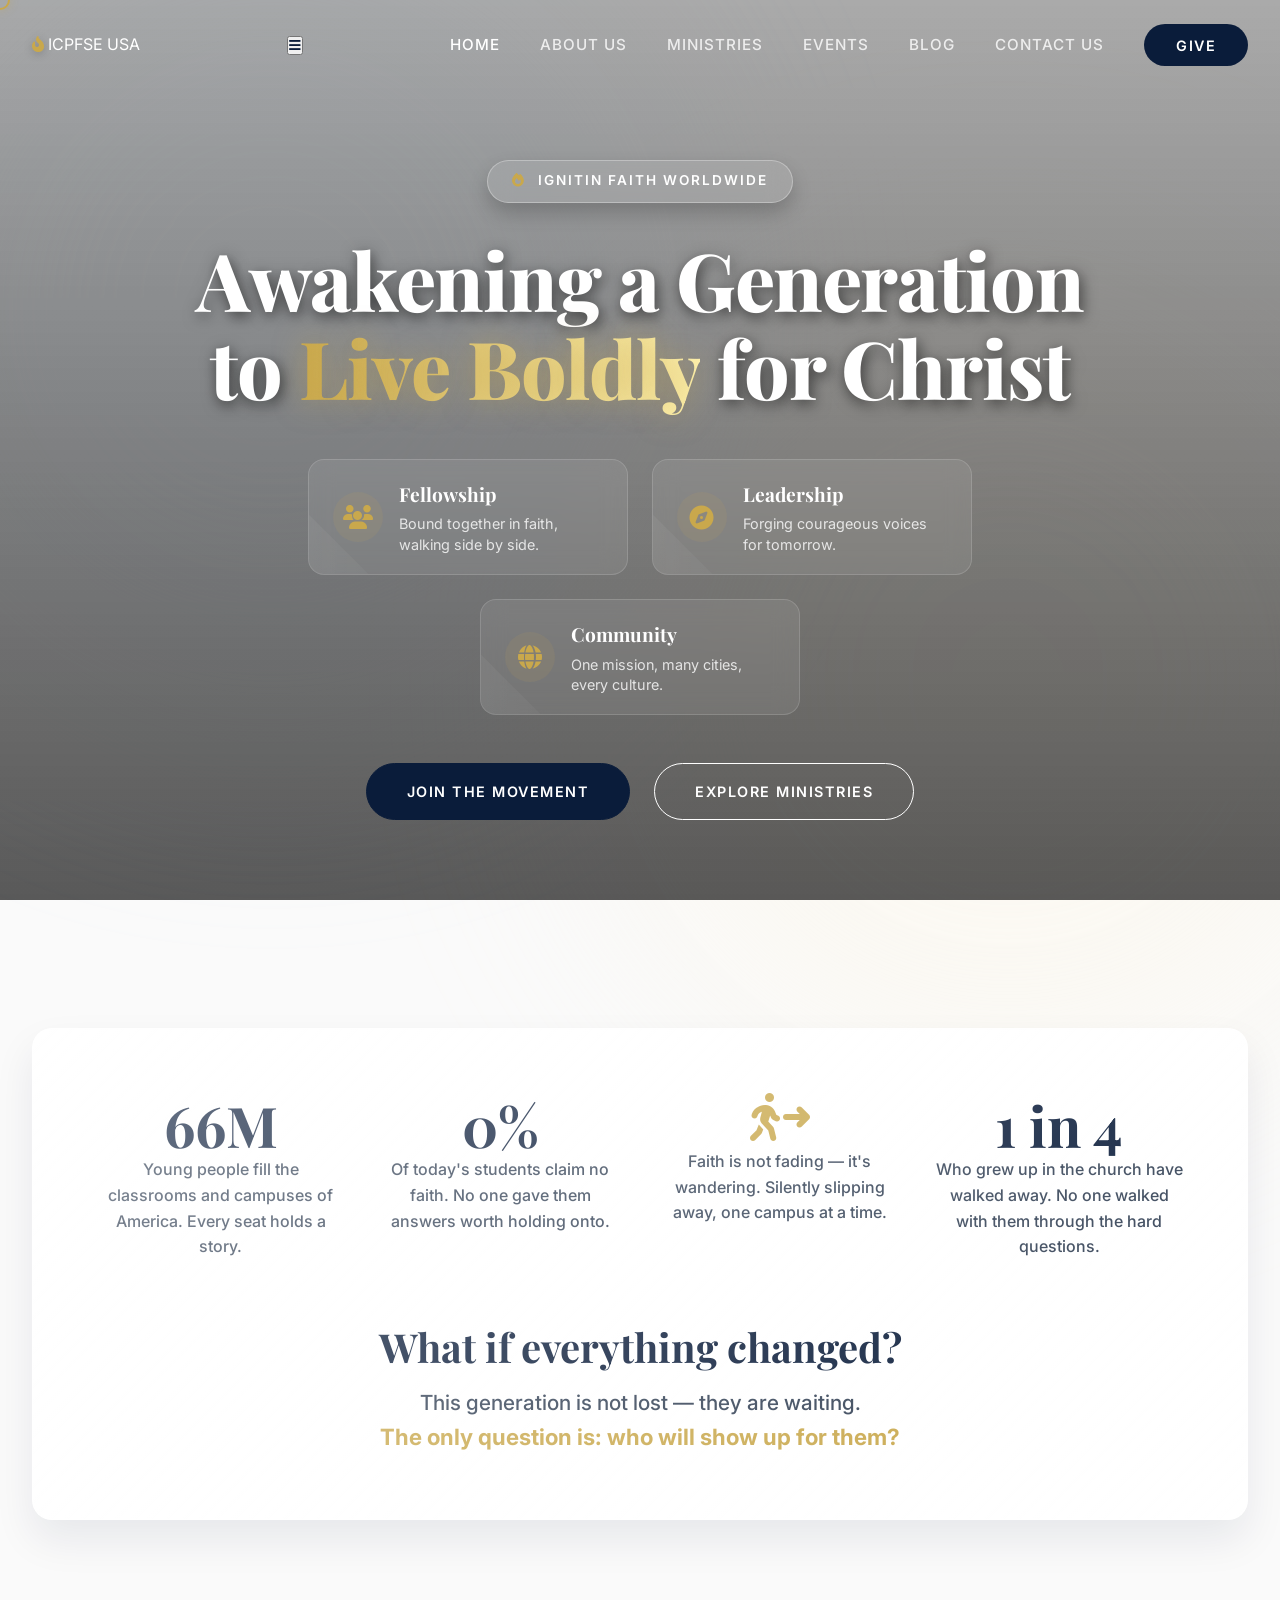
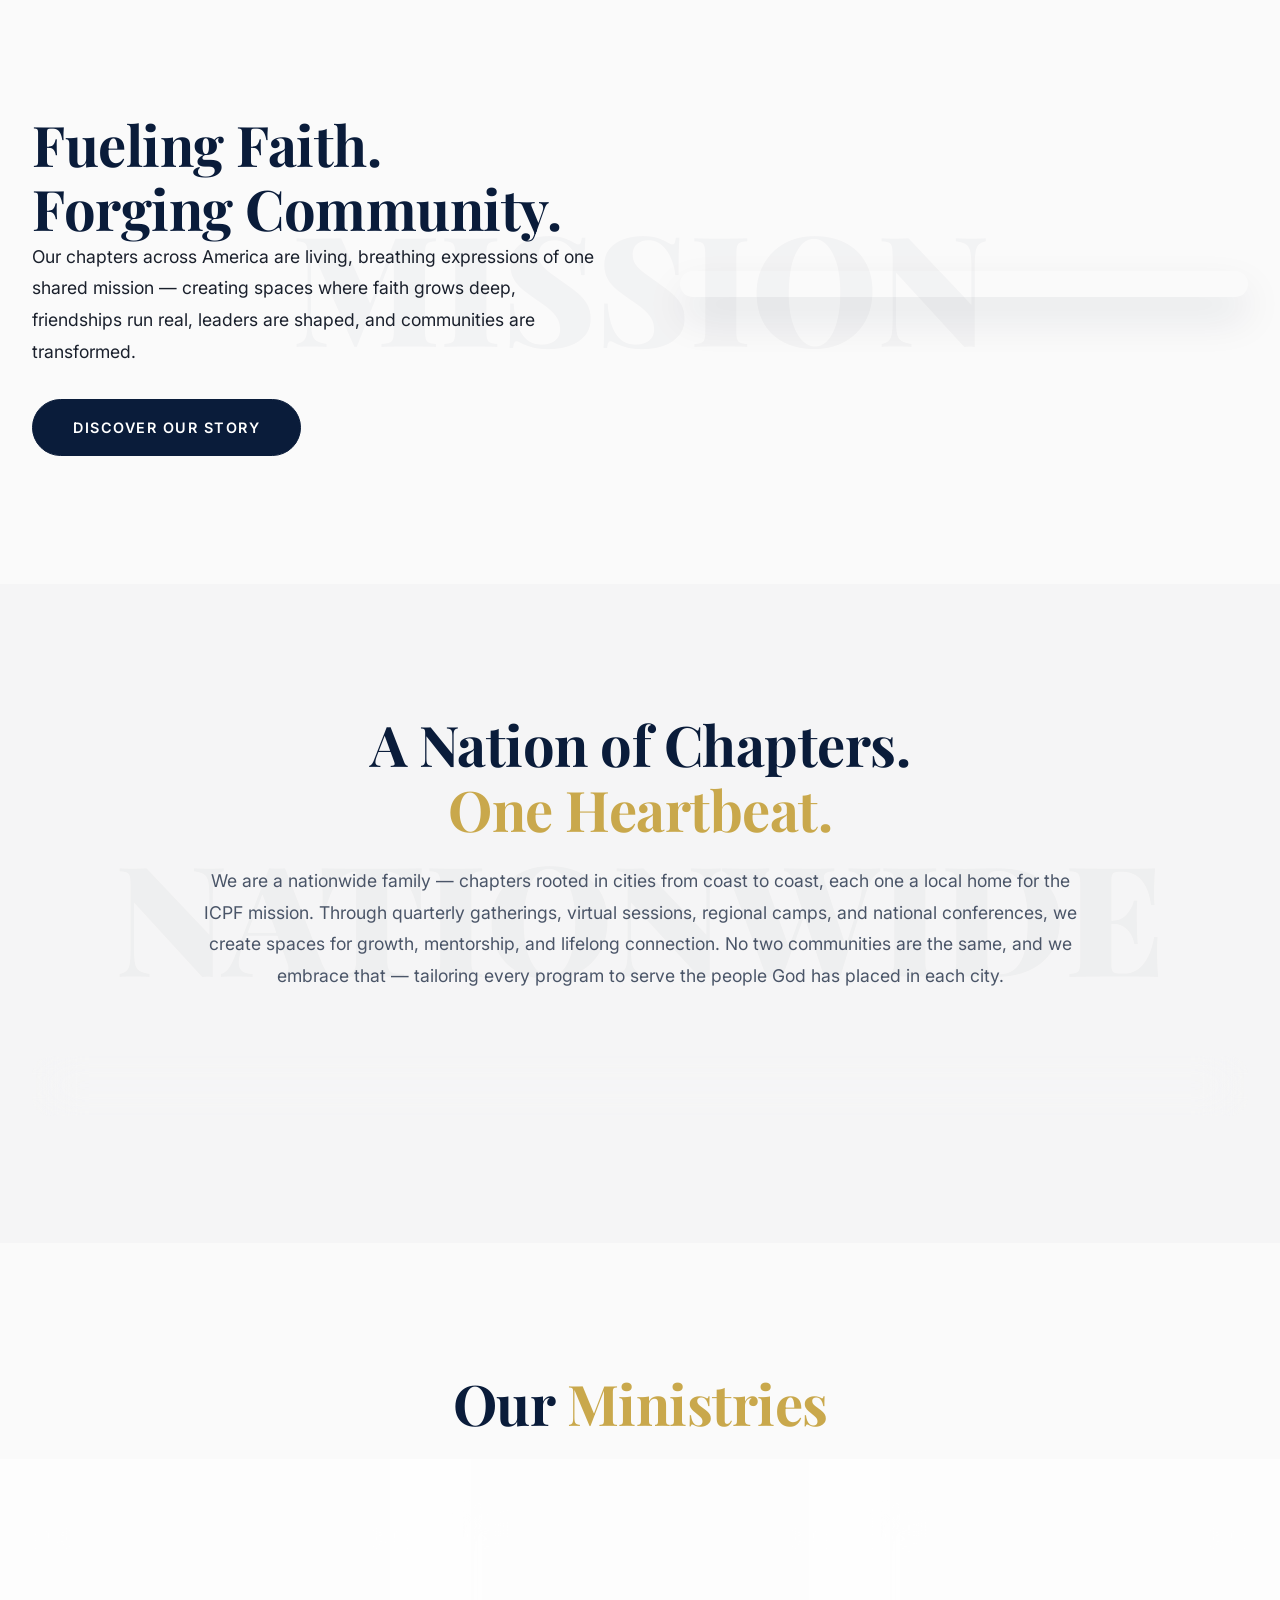
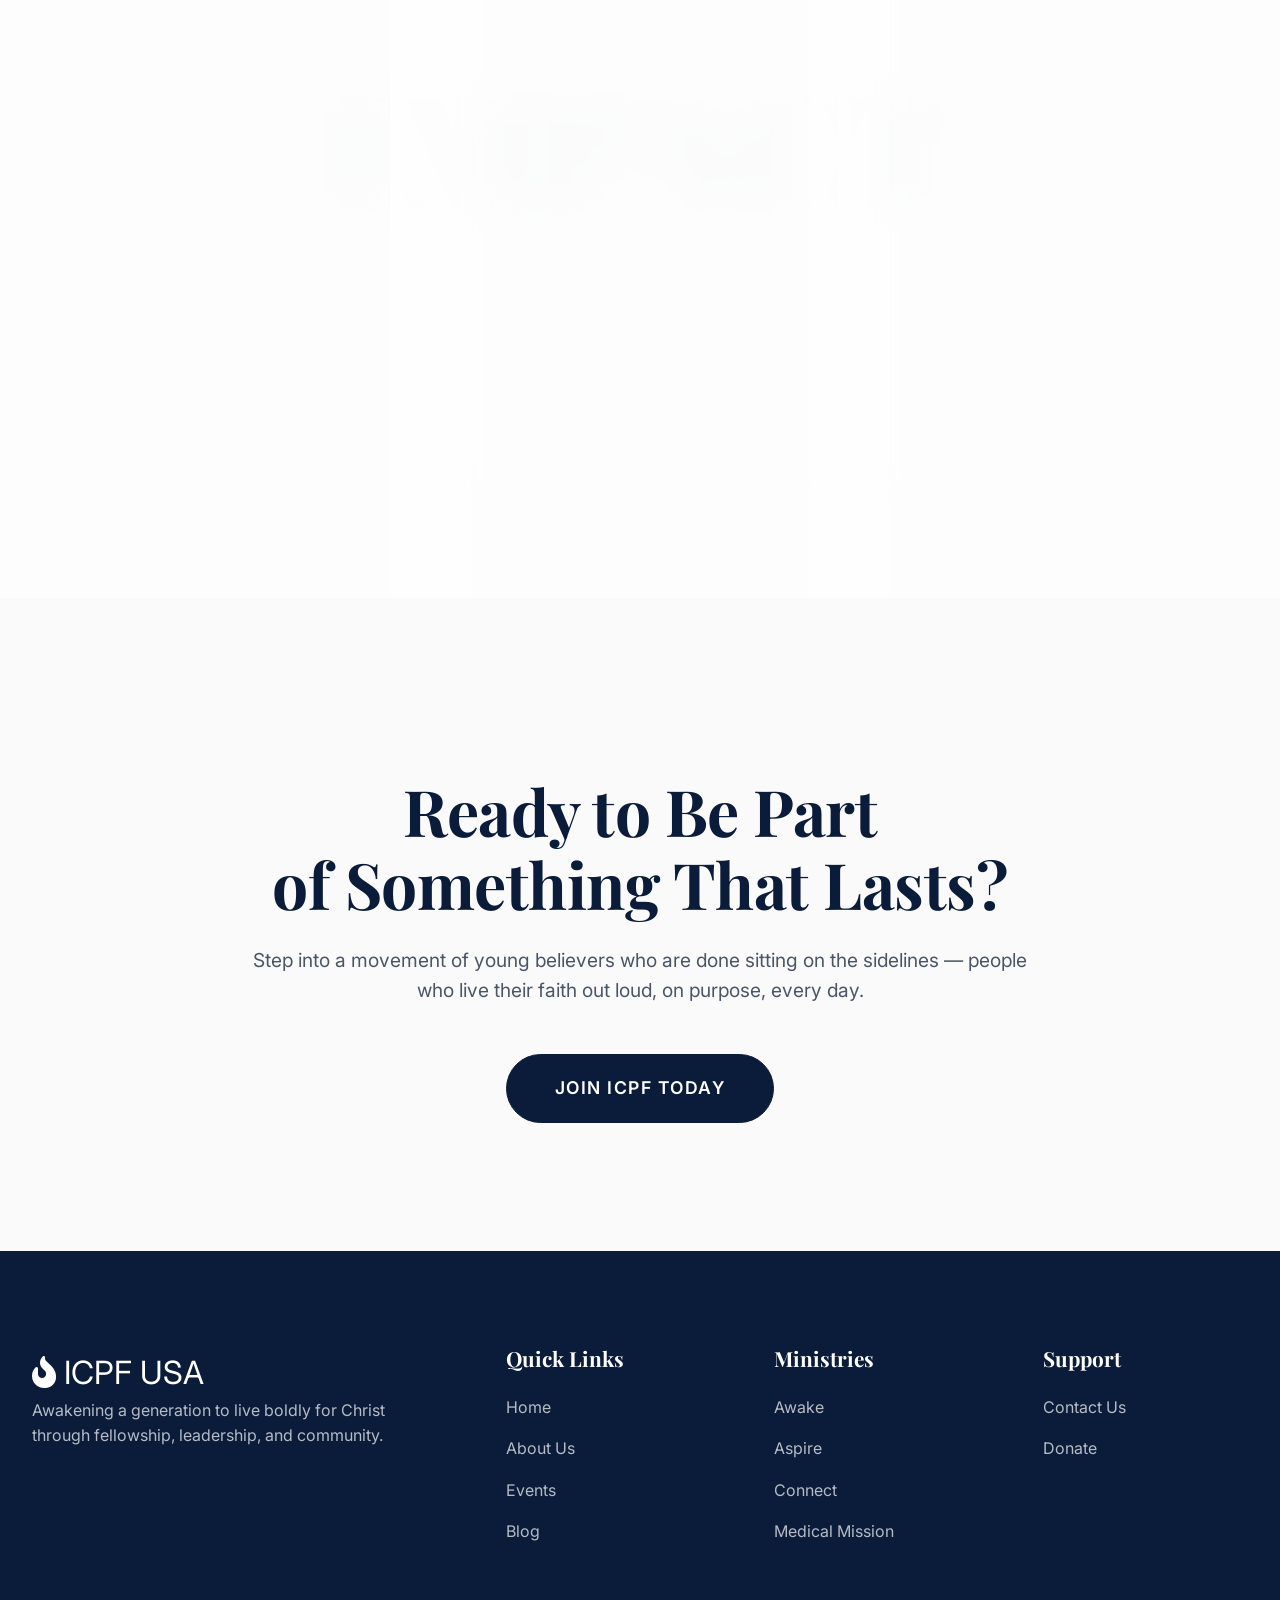
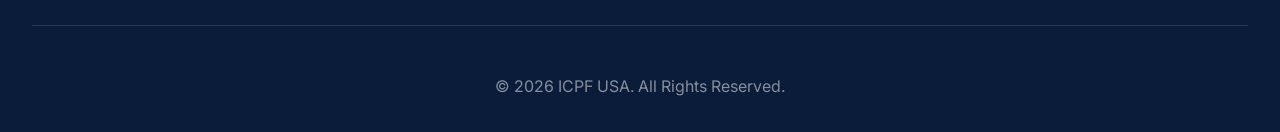
==== index.html @ 9e1feb29 "Add files via upload" ====
<!DOCTYPE html>
<html lang="en">

<head>
    <meta charset="UTF-8">
    <meta name="viewport" content="width=device-width, initial-scale=1.0">
    <title>ICPF USA | Awakening a Generation</title>
    <meta name="description"
        content="ICPF USA: Awakening a generation to live boldly for Christ through fellowship, leadership, and community.">

    <!-- Google Fonts -->
    <link rel="preconnect" href="https://fonts.googleapis.com">
    <link rel="preconnect" href="https://fonts.gstatic.com" crossorigin>
    <link
        href="https://fonts.googleapis.com/css2?family=Inter:wght@300;400;500;600;700&family=Playfair+Display:ital,wght@0,400;0,600;0,700;0,900;1,400&display=swap"
        rel="stylesheet">

    <!-- Font Awesome -->
    <link rel="stylesheet" href="https://cdnjs.cloudflare.com/ajax/libs/font-awesome/6.4.0/css/all.min.css">

    <!-- Custom CSS -->
    <link rel="stylesheet" href="styles.css">
</head>

<body>

    <!-- Navigation -->
    <nav class="navbar">
        <div class="container nav-container">
            <a href="index.html" class="logo">
                <i class="fa-solid fa-fire-flame-curved"></i> ICPFSE USA
            </a>

            <button class="hamburger">
                <i class="fa-solid fa-bars" style="color: var(--color-navy);"></i>
            </button>

            <div class="nav-links">
                <a href="index.html" class="nav-link active">Home</a>
                <a href="about.html" class="nav-link">About Us</a>
                <a href="ministries.html" class="nav-link">Ministries</a>
                <a href="events.html" class="nav-link">Events</a>
                <a href="blog.html" class="nav-link">Blog</a>
                <a href="contact.html" class="nav-link">Contact Us</a>
                <a href="give.html" class="btn nav-give-btn">Give</a>
            </div>
        </div>
    </nav>

    <!-- Hero Section -->
    <header class="hero">
        <div class="hero-img-wrapper">
            <div class="hero-bg"></div>
        </div>
        <div class="hero-overlay"></div>

        <!-- FX Particles -->
        <div class="fx-particles">
            <div class="particle"></div>
            <div class="particle"></div>
            <div class="particle"></div>
            <div class="particle"></div>
            <div class="particle"></div>
            <div class="particle"></div>
        </div>

        <div class="hero-content animate-slide-up">
            <div class="hero-badge-creative">
                <i class="fa-solid fa-fire" style="color: var(--color-gold);"></i> <span>Ignitin Faith Worldwide</span>
            </div>
            <h1 class="hero-title">
                <span>Awakening a Generation</span><br>
                to <span class="text-gold-glow">Live Boldly</span> for Christ
            </h1>
            <div class="hero-features">
                <div class="feature-item">
                    <span class="feature-icon"><i class="fa-solid fa-users"></i></span>
                    <div class="feature-text">
                        <strong>Fellowship</strong>
                        <p>Bound together in faith, walking side by side.</p>
                    </div>
                </div>
                <div class="feature-item">
                    <span class="feature-icon"><i class="fa-solid fa-compass"></i></span>
                    <div class="feature-text">
                        <strong>Leadership</strong>
                        <p>Forging courageous voices for tomorrow.</p>
                    </div>
                </div>
                <div class="feature-item">
                    <span class="feature-icon"><i class="fa-solid fa-globe"></i></span>
                    <div class="feature-text">
                        <strong>Community</strong>
                        <p>One mission, many cities, every culture.</p>
                    </div>
                </div>
            </div>
            <div class="hero-buttons">
                <a href="about.html" class="btn">Join the Movement</a>
                <a href="ministries.html" class="btn btn-outline" style="color: white; border-color: white;">Explore
                    Ministries</a>
            </div>
        </div>
    </header>

    <!-- Stats Section -->
    <section class="section-padding stats-section" style="padding-bottom: 4rem;">
        <div class="container">
            <div class="tilt-card"
                style="padding: 4rem; background: #ffffff; backdrop-filter: none; -webkit-backdrop-filter: none; box-shadow: 0 20px 40px rgba(10, 28, 58, 0.08);">
                <div class="stats-container tilt-content">
                    <div class="stats-grid"
                        style="display: grid; grid-template-columns: repeat(4, 1fr); gap: 2rem; text-align: center;">
                        <div class="stat-item animate-slide-up delay-100">
                            <h3 style="font-size: 3.5rem; color: var(--color-navy);"><span class="counter"
                                    data-target="73">0</span>M</h3>
                            <p style="color: #334155; font-weight: 500; line-height: 1.6;">Young people fill the
                                classrooms and campuses of
                                America. Every seat holds a story.</p>
                        </div>
                        <div class="stat-item animate-slide-up delay-200">
                            <h3 style="font-size: 3.5rem; color: var(--color-navy);"><span class="counter"
                                    data-target="44">0</span>%</h3>
                            <p style="color: #334155; font-weight: 500; line-height: 1.6;">Of today's students claim no
                                faith. No one gave
                                them answers worth holding onto.</p>
                        </div>
                        <div class="stat-item animate-slide-up delay-300">
                            <h3><i class="fa-solid fa-person-walking-arrow-right"
                                    style="font-size: 3rem; color: var(--color-gold); margin-bottom: 0.5rem; display: block;"></i>
                            </h3>
                            <p style="color: #334155; font-weight: 500; line-height: 1.6;">Faith is not fading — it's
                                wandering. Silently
                                slipping away, one campus at a time.</p>
                        </div>
                        <div class="stat-item animate-slide-up delay-400">
                            <h3 style="font-size: 3.5rem; color: var(--color-navy);">1 in 4</h3>
                            <p style="color: #334155; font-weight: 500; line-height: 1.6;">Who grew up in the church
                                have walked away. No
                                one walked with them through the hard questions.</p>
                        </div>
                    </div>
                    <div class="text-center animate-slide-up delay-400" style="margin-top: 4rem;">
                        <h2 style="font-size: 2.5rem; color: var(--color-navy); letter-spacing: 0;">What if everything
                            changed?</h2>
                        <p style="font-size: 1.3rem; color: #334155; margin-top: 1rem; font-weight: 500;">This
                            generation
                            is not lost — they are waiting.<br><span class="text-gold"
                                style="font-weight: 700; font-size: 1.4rem;">The
                                only question is: who will show up for them?</span></p>
                    </div>
                </div>
            </div>
        </div>
    </section>

    <!-- About Preview -->
    <section class="section-padding" style="position: relative; overflow: hidden;">
        <div class="bg-text">MISSION</div>
        <div class="container split-section">
            <div class="split-content animate-slide-up delay-100">
                <h2><span class="text-navy">Fueling Faith.</span><br>Forging Community.</h2>
                <p style="font-size: 1.1rem; line-height: 1.8;">Our chapters across America are living, breathing
                    expressions of one shared mission — creating spaces where faith grows deep, friendships run real,
                    leaders are shaped, and communities are transformed.</p>
                <a href="about.html" class="btn" style="margin-top: 2rem;">Discover Our Story</a>
            </div>
            <div class="reveal-img-container">
                <img src="https://picsum.photos/id/1011/800/600" class="reveal-img" alt="Youth Fellowship">
            </div>
        </div>
    </section>

    <!-- Chapters Map -->
    <section class="section-padding text-center" style="background: rgba(10, 28, 58, 0.02);">
        <div class="bg-text">NATIONWIDE</div>
        <div class="container animate-slide-up">
            <h2 style="margin-bottom: 1.5rem;">A Nation of Chapters. <br><span class="text-gold">One Heartbeat.</span>
            </h2>
            <p
                style="max-width: 900px; margin: 0 auto 4rem; font-size: 1.1rem; line-height: 1.8; color: var(--color-text-light);">
                We are a nationwide family — chapters rooted in cities from coast to coast, each one a local home for
                the ICPF mission. Through quarterly gatherings, virtual sessions, regional camps, and national
                conferences, we create spaces for growth, mentorship, and lifelong connection. No two communities are
                the same, and we embrace that — tailoring every program to serve the people God has placed in each city.
            </p>

            <div class="tilt-card" style="padding: 1rem; background: var(--color-white);">
                <div class="reveal-img-container tilt-content">
                    <img src="https://picsum.photos/id/1043/1200/500" class="reveal-img" alt="Map Visualization"
                        style="width: 100%; opacity: 0.9;">
                </div>
            </div>
        </div>
    </section>

    <!-- Ministries -->
    <section class="section-padding" style="position: relative; overflow: hidden;">
        <div class="bg-text">IMPACT</div>
        <div class="container">
            <div class="text-center animate-slide-up" style="margin-bottom: 4rem;">
                <h2>Our <span class="text-gold">Ministries</span></h2>
            </div>

            <div class="creative-cards-grid">
                <!-- Awake -->
                <div class="tilt-card animate-slide-up delay-100" style="padding: 2rem;">
                    <div class="reveal-img-container tilt-content" style="height: 250px; margin-bottom: 2rem;">
                        <img src="https://picsum.photos/id/1018/600/400" class="reveal-img" alt="Awake Camp"
                            style="width: 100%; height: 100%; object-fit: cover;">
                    </div>
                    <div class="tilt-content">
                        <h3 style="font-size: 2rem; color: var(--color-navy); margin-bottom: 1rem;">Awake</h3>
                        <p style="color: var(--color-text-light); margin-bottom: 2rem;">Since 2001, Awake Camps have
                            been setting hearts on fire — immersive retreat experiences that strip away the noise and
                            draw young people into a deeper encounter with Christ.</p>
                        <a href="ministries.html#awake" class="btn-outline btn" style="width: 100%;">Explore Awake</a>
                    </div>
                </div>

                <!-- Connect -->
                <div class="tilt-card animate-slide-up delay-200" style="padding: 2rem;">
                    <div class="reveal-img-container tilt-content" style="height: 250px; margin-bottom: 2rem;">
                        <img src="https://picsum.photos/id/1019/600/400" class="reveal-img" alt="Connect Conference"
                            style="width: 100%; height: 100%; object-fit: cover;">
                    </div>
                    <div class="tilt-content">
                        <h3 style="font-size: 2rem; color: var(--color-navy); margin-bottom: 1rem;">Connect</h3>
                        <p style="color: var(--color-text-light); margin-bottom: 2rem;">Every movement starts with a
                            gathering. Connect conferences are how we plant the flag in new cities — one powerful day
                            that sparks lasting community.</p>
                        <a href="ministries.html#connect" class="btn-outline btn" style="width: 100%;">Explore
                            Connect</a>
                    </div>
                </div>

                <!-- Aspire -->
                <div class="tilt-card animate-slide-up delay-300" style="padding: 2rem;">
                    <div class="reveal-img-container tilt-content" style="height: 250px; margin-bottom: 2rem;">
                        <img src="https://picsum.photos/id/1003/600/400" class="reveal-img" alt="Aspire Schools"
                            style="width: 100%; height: 100%; object-fit: cover;">
                    </div>
                    <div class="tilt-content">
                        <h3 style="font-size: 2rem; color: var(--color-navy); margin-bottom: 1rem;">Aspire</h3>
                        <p style="color: var(--color-text-light); margin-bottom: 2rem;">We go where the students are.
                            Aspire reaches young people inside their schools, meeting them at their stage of life with
                            the hope of the gospel.</p>
                        <a href="ministries.html#aspire" class="btn-outline btn" style="width: 100%;">Explore Aspire</a>
                    </div>
                </div>
            </div>
        </div>
    </section>

    <!-- CTA Banner -->
    <section class="section-padding text-center">
        <div class="container animate-slide-up">
            <h2 style="font-size: 4rem; margin-bottom: 1.5rem;"><span class="text-navy">Ready to Be Part</span><br>of
                Something That Lasts?</h2>
            <p
                style="font-size: 1.2rem; color: var(--color-text-light); margin-bottom: 3rem; max-width: 800px; margin-left: auto; margin-right: auto;">
                Step into a movement of young believers who are done sitting on the sidelines — people who live their
                faith out loud, on purpose, every day.
            </p>
            <a href="contact.html" class="btn" style="font-size: 1.1rem; padding: 1.2rem 3rem;">Join ICPF Today</a>
        </div>
    </section>

    <!-- Footer -->
    <footer class="footer">
        <div class="container">
            <div class="footer-grid">
                <div class="footer-brand">
                    <a href="index.html" class="logo"
                        style="font-size: 2rem; margin-bottom: 1.5rem; color: var(--color-white);">
                        <i class="fa-solid fa-fire-flame-curved"></i> ICPF USA
                    </a>
                    <p style="color: rgba(255,255,255,0.7); font-size: 1rem;">Awakening a generation to live boldly for
                        Christ through fellowship, leadership, and community.</p>
                </div>

                <div>
                    <h4 class="footer-title">Quick Links</h4>
                    <ul class="footer-links">
                        <li><a href="index.html">Home</a></li>
                        <li><a href="about.html">About Us</a></li>
                        <li><a href="events.html">Events</a></li>
                        <li><a href="blog.html">Blog</a></li>
                    </ul>
                </div>

                <div>
                    <h4 class="footer-title">Ministries</h4>
                    <ul class="footer-links">
                        <li><a href="ministries.html#awake">Awake</a></li>
                        <li><a href="ministries.html#aspire">Aspire</a></li>
                        <li><a href="ministries.html#connect">Connect</a></li>
                        <li><a href="ministries.html#medical">Medical Mission</a></li>
                    </ul>
                </div>

                <div>
                    <h4 class="footer-title">Support</h4>
                    <ul class="footer-links">
                        <li><a href="contact.html">Contact Us</a></li>
                        <li><a href="give.html">Donate</a></li>
                    </ul>
                </div>
            </div>

            <div
                style="text-align: center; padding-top: 3rem; border-top: 1px solid rgba(255,255,255,0.1); color: rgba(255,255,255,0.5);">
                <p>&copy; 2026 ICPF USA. All Rights Reserved.</p>
            </div>
        </div>
    </footer>

    <!-- Custom JS -->
    <script src="script.js"></script>
</body>

</html>
---- styles.css ----
:root {
  /* Premium Light "White Mixed" Colors for Christian Aesthetic */
  --color-bg-light: #FAFAFA;
  --color-white: #FFFFFF;
  --color-navy: #0A1C3A; /* Deep blue for high contrast text/accents */
  --color-gold: #C9A84C; /* Soft premium gold */
  --color-gold-hover: #D4B662;
  --color-blue-light: #E6F0FA;
  
  --color-text-dark: #1A202C; /* Main text */
  --color-text-light: #4A5568; /* Subtext */
  
  /* Light Glassmorphism */
  --glass-bg: rgba(255, 255, 255, 0.6);
  --glass-border: rgba(255, 255, 255, 0.8);
  --glass-blur: blur(24px);
  --glass-shadow: 0 20px 40px rgba(10, 28, 58, 0.08);
  
  /* Fonts */
  --font-heading: 'Playfair Display', serif;
  --font-body: 'Inter', sans-serif;
  
  /* Transitions */
  --transition-fast: 0.2s cubic-bezier(0.25, 1, 0.5, 1);
  --transition-normal: 0.5s cubic-bezier(0.25, 1, 0.5, 1);
  --transition-slow: 1s cubic-bezier(0.25, 1, 0.5, 1);
}

/* Custom Cursor */
body {
  cursor: none;
}

.custom-cursor {
  position: fixed;
  top: 0; left: 0;
  width: 20px; height: 20px;
  background: transparent;
  border: 2px solid var(--color-gold);
  border-radius: 50%;
  pointer-events: none;
  z-index: 9999;
  transition: transform 0.1s ease, background 0.3s ease, border-color 0.3s ease;
  transform: translate(-50%, -50%);
  box-shadow: 0 0 10px rgba(201, 168, 76, 0.3);
}

.custom-cursor.hover {
  transform: translate(-50%, -50%) scale(2);
  background: rgba(201, 168, 76, 0.1);
  border-color: var(--color-navy);
}

/* Base Reset */
* {
  margin: 0; padding: 0; box-sizing: border-box;
}

html {
  scroll-behavior: smooth;
  font-size: 16px;
}

body {
  font-family: var(--font-body);
  color: var(--color-text-dark);
  background-color: var(--color-bg-light);
  line-height: 1.6;
  overflow-x: hidden;
  position: relative;
}

/* Soft Ethereal Animated Background */
body::before, body::after {
  content: '';
  position: fixed;
  width: 800px; height: 800px;
  border-radius: 50%;
  filter: blur(120px);
  z-index: -1;
  opacity: 0.4;
  pointer-events: none;
}

body::before {
  background: #E6F0FA; /* Soft Light Blue */
  top: -10%; left: -10%;
  animation: floatOrb 20s ease-in-out infinite alternate;
}

body::after {
  background: #FEF7E6; /* Soft Warm Gold/White */
  bottom: -20%; right: -10%;
  animation: floatOrb 25s ease-in-out infinite alternate-reverse;
}

@keyframes floatOrb {
  0% { transform: translate(0, 0) scale(1); }
  100% { transform: translate(100px, 100px) scale(1.2); }
}

/* Typography */
h1, h2, h3, h4, h5, h6 {
  font-family: var(--font-heading);
  font-weight: 700;
  line-height: 1.15;
  color: var(--color-navy);
}

h1 { font-size: 4.5rem; letter-spacing: -1px; }
h2 { font-size: 3.5rem; letter-spacing: -0.5px; }

a {
  text-decoration: none; color: inherit; cursor: none;
}
ul { list-style: none; }

/* Utility Classes */
.container {
  max-width: 1300px;
  margin: 0 auto;
  padding: 0 2rem;
  position: relative;
  z-index: 2;
}

.text-center { text-align: center; }
.text-gold { color: var(--color-gold) !important; }
.text-white { color: var(--color-white) !important; }
.text-navy { color: var(--color-navy) !important; }

.section-padding { padding: 8rem 0; position: relative; }

/* Subdued Background Text Watermark (Fixed alignment) */
.bg-text {
  position: absolute;
  top: 50%;
  left: 50%;
  transform: translate(-50%, -50%);
  font-size: 12vw;
  font-weight: 900;
  color: rgba(10, 28, 58, 0.03); /* Very faint navy */
  white-space: nowrap;
  z-index: 0;
  pointer-events: none;
  text-transform: uppercase;
  font-family: var(--font-heading);
  width: 100%;
  text-align: center;
}

/* Buttons */
.btn {
  display: inline-flex;
  align-items: center; justify-content: center;
  padding: 1rem 2.5rem;
  border-radius: 50px;
  font-weight: 600;
  font-family: var(--font-body);
  transition: all var(--transition-normal);
  border: 1px solid var(--color-navy);
  text-transform: uppercase;
  letter-spacing: 1.5px;
  font-size: 0.9rem;
  position: relative;
  overflow: hidden;
  z-index: 1;
  background: var(--color-navy);
  color: var(--color-white);
  cursor: none;
}

.btn::before {
  content: '';
  position: absolute;
  top: 0; left: 0; width: 0%; height: 100%;
  background: var(--color-gold);
  transition: width 0.4s ease;
  z-index: -1;
}

.btn:hover {
  box-shadow: 0 10px 25px rgba(201, 168, 76, 0.4);
  color: var(--color-navy);
  transform: translateY(-3px);
  border-color: var(--color-gold);
}
.btn:hover::before { width: 100%; }

.btn-outline {
  background: transparent;
  color: var(--color-navy);
  border: 1px solid var(--color-navy);
}
.btn-outline:hover {
  color: var(--color-white);
  border-color: var(--color-navy);
}
.btn-outline::before { background: var(--color-navy); }

/* Navigation */
.navbar {
  position: fixed;
  top: 0; left: 0; width: 100%;
  padding: 1.5rem 0;
  z-index: 1000;
  transition: all var(--transition-normal);
  background: transparent;
}

.navbar.scrolled {
  background: rgba(255, 255, 255, 0.9);
  backdrop-filter: blur(20px);
  -webkit-backdrop-filter: blur(20px);
  padding: 1rem 0;
  box-shadow: 0 4px 20px rgba(0,0,0,0.05);
}

.nav-container { display: flex; justify-content: space-between; align-items: center; }

/* In a light theme, we need the nav links to be dark when scrolled, or dark on light pages */
.navbar .logo { color: var(--color-white); transition: color 0.3s; }
.navbar.scrolled .logo { color: var(--color-navy); }
.navbar .logo i { color: var(--color-gold); filter: drop-shadow(0 2px 4px rgba(0,0,0,0.2)); }

.nav-links { display: flex; gap: 2.5rem; align-items: center; }

.navbar .nav-link {
  color: rgba(255,255,255,0.8);
  font-weight: 500; font-size: 0.95rem;
  transition: all var(--transition-fast);
  text-transform: uppercase;
  letter-spacing: 1px;
}

.navbar.scrolled .nav-link { color: var(--color-text-dark); }
.navbar .nav-link:hover, .navbar .nav-link.active { color: var(--color-white); }
.navbar.scrolled .nav-link:hover, .navbar.scrolled .nav-link.active { color: var(--color-gold); }

.nav-give-btn { padding: 0.6rem 2rem; border: none; }

/* 3D Glass Cards - Light Theme */
.tilt-card {
  background: var(--glass-bg);
  backdrop-filter: var(--glass-blur);
  -webkit-backdrop-filter: var(--glass-blur);
  border: 1px solid var(--glass-border);
  border-radius: 20px;
  padding: 3rem;
  box-shadow: var(--glass-shadow);
  transition: transform 0.1s ease, box-shadow 0.3s ease;
  position: relative;
  overflow: hidden;
  transform-style: preserve-3d;
}

.tilt-card::after {
  content: '';
  position: absolute;
  top: 0; left: 0; width: 100%; height: 100%;
  background: linear-gradient(135deg, rgba(255,255,255,0.4), transparent);
  pointer-events: none;
}

.tilt-card:hover {
  box-shadow: 0 30px 60px rgba(10, 28, 58, 0.15), 0 10px 20px rgba(0, 0, 0, 0.05);
}

.tilt-content {
  transform: translateZ(30px);
}

/* Hero Section */
.hero {
  min-height: 100vh;
  position: relative;
  display: flex; align-items: center; justify-content: center;
  text-align: center;
  padding-top: 5rem;
}

.hero-img-wrapper {
  position: absolute; top: 0; left: 0; width: 100%; height: 120%; z-index: 1; overflow: hidden;
}

.hero-bg {
  width: 100%; height: 100%;
  background: url('hero.jpg.jpg') center/cover;
  animation: slowZoom 20s ease-in-out infinite alternate;
}

@keyframes slowZoom {
  0% { transform: scale(1); }
  100% { transform: scale(1.1); }
}

.hero-overlay {
  position: absolute; top: 0; left: 0; width: 100%; height: 100%;
  background: linear-gradient(to bottom, rgba(50, 50, 50, 0.4), rgba(20, 20, 20, 0.7));
  z-index: 2;
}

.hero-content { position: relative; z-index: 3; max-width: 1000px; padding: 0 2rem; color: var(--color-white); }

.hero-title {
  font-size: 4.5rem; margin-bottom: 1.5rem; line-height: 1.1;
  color: var(--color-white);
  text-shadow: 0 4px 20px rgba(0,0,0,0.3);
}

.hero-subtitle {
  font-size: 1.3rem; font-weight: 300; margin-bottom: 3rem; color: rgba(255,255,255,0.9);
}

.hero-buttons { display: flex; gap: 1.5rem; justify-content: center; }

/* Sub-page Header Styles */
.page-header {
  position: relative;
  min-height: 60vh;
  display: flex;
  align-items: center;
  justify-content: center;
  text-align: center;
  padding-top: 8rem; /* Clears fixed navbar */
  color: var(--color-white);
  overflow: hidden;
}

.page-header-bg {
  position: absolute;
  top: 0; left: 0; width: 100%; height: 100%;
  background: var(--color-navy); /* Fallback */
  z-index: 1;
}

.page-header .container {
  position: relative;
  z-index: 3;
}

.page-header h1 {
  font-size: 4.5rem;
  font-weight: 800;
  margin-bottom: 1rem;
  text-shadow: 0 4px 15px rgba(0,0,0,0.4);
}

.page-header p {
  font-size: 1.3rem;
  max-width: 800px;
  margin: 0 auto;
  color: rgba(255,255,255,0.9);
  text-shadow: 0 2px 10px rgba(0,0,0,0.3);
}

/* Split Section */
.split-section { display: grid; grid-template-columns: 1fr 1fr; gap: 5rem; align-items: center; }

/* Image Reveal (Clip Path) */
.reveal-img-container {
  position: relative;
  overflow: hidden;
  border-radius: 15px;
  box-shadow: 0 20px 40px rgba(10, 28, 58, 0.1);
}

.reveal-img {
  width: 100%; height: auto;
  clip-path: polygon(0 0, 0 0, 0 100%, 0% 100%);
  transition: clip-path 1.5s cubic-bezier(0.77, 0, 0.175, 1);
}

.reveal-img.is-visible {
  clip-path: polygon(0 0, 100% 0, 100% 100%, 0 100%);
}

/* Cards Grid */
.creative-cards-grid {
  display: grid;
  grid-template-columns: repeat(auto-fit, minmax(320px, 1fr));
  gap: 2.5rem;
}

/* Timeline / History */
.creative-timeline {
  position: relative; max-width: 1000px; margin: 4rem auto 0;
}
.creative-timeline::before {
  content: ''; position: absolute; top: 0; bottom: 0; left: 50px; width: 2px;
  background: linear-gradient(to bottom, transparent, var(--color-gold), transparent);
}
.timeline-event { display: flex; margin-bottom: 4rem; position: relative; }
.timeline-dot {
  width: 20px; height: 20px; background: var(--color-gold); border-radius: 50%;
  position: absolute; left: 41px; top: 10px; box-shadow: 0 0 15px rgba(201, 168, 76, 0.5);
}
.timeline-content {
  margin-left: 100px;
  width: calc(100% - 100px);
  border: 2px solid var(--color-gold);
  border-radius: 20px;
  position: relative;
  overflow: hidden;
  transition: all 0.4s ease;
}

.timeline-content::after {
  content: '';
  position: absolute;
  top: -50%;
  left: -150%;
  width: 200%;
  height: 200%;
  background: linear-gradient(
    45deg,
    transparent,
    rgba(255, 255, 255, 0.2),
    transparent
  );
  transform: rotate(45deg);
  transition: all 0.6s ease;
}

.timeline-content:hover::after {
  left: 150%;
}

.timeline-content:hover {
  transform: translateY(-5px);
  box-shadow: 0 15px 30px rgba(201, 168, 76, 0.2);
}

.timeline-date { font-family: var(--font-heading); font-size: 1.5rem; color: var(--color-gold); margin-bottom: 0.5rem; }

/* Footer */
.footer {
  background: var(--color-navy);
  color: var(--color-white);
  padding: 6rem 0 2rem;
}

.footer-grid { display: grid; grid-template-columns: 2fr 1fr 1fr 1fr; gap: 4rem; margin-bottom: 4rem; }

.footer-title { margin-bottom: 1.5rem; font-size: 1.3rem; color: var(--color-white); }
.footer-links li { margin-bottom: 1rem; }
.footer-links a { color: rgba(255,255,255,0.7); transition: all var(--transition-fast); }
.footer-links a:hover { color: var(--color-gold); }

/* Animations */
.animate-slide-up { opacity: 0; transform: translateY(40px); transition: opacity 1s cubic-bezier(0.25, 1, 0.5, 1), transform 1s cubic-bezier(0.25, 1, 0.5, 1); }
.is-visible { opacity: 1; transform: translateY(0); }
.delay-100 { transition-delay: 0.1s; }
.delay-200 { transition-delay: 0.2s; }
.delay-300 { transition-delay: 0.3s; }
.delay-400 { transition-delay: 0.4s; }

/* Responsive */
@media (max-width: 1024px) {
  h1 { font-size: 3.5rem; }
  .split-section { grid-template-columns: 1fr; gap: 4rem; }
  .footer-grid { grid-template-columns: 1fr 1fr; }
}

@media (max-width: 768px) {
  h1 { font-size: 2.8rem; } h2 { font-size: 2.2rem; }
  .custom-cursor { display: none; }
  body { cursor: auto; }
  .nav-links { display: none; }
  .hamburger { display: block; }
  .footer-grid { grid-template-columns: 1fr; }
  .timeline-content { margin-left: 60px; width: calc(100% - 60px); }
  .creative-timeline::before { left: 20px; }
  .timeline-dot { left: 11px; }
}

/* FX Particles */
.fx-particles {
  position: absolute;
  top: 0; left: 0; width: 100%; height: 100%;
  pointer-events: none;
  z-index: 2;
  overflow: hidden;
}

.particle {
  position: absolute;
  width: 6px; height: 6px;
  background: var(--color-gold);
  border-radius: 50%;
  box-shadow: 0 0 15px var(--color-gold);
  animation: floatUp 8s infinite linear;
  opacity: 0;
}

.particle:nth-child(1) { left: 10%; animation-duration: 12s; animation-delay: 0s; }
.particle:nth-child(2) { left: 30%; animation-duration: 9s; animation-delay: 2s; width: 4px; height: 4px; }
.particle:nth-child(3) { left: 50%; animation-duration: 15s; animation-delay: 4s; width: 8px; height: 8px; }
.particle:nth-child(4) { left: 70%; animation-duration: 11s; animation-delay: 1s; }
.particle:nth-child(5) { left: 85%; animation-duration: 14s; animation-delay: 3s; width: 5px; height: 5px; }
.particle:nth-child(6) { left: 20%; animation-duration: 10s; animation-delay: 5s; }

@keyframes floatUp {
  0% { transform: translateY(100vh) scale(0); opacity: 0; }
  20% { opacity: 0.8; }
  80% { opacity: 0.8; }
  100% { transform: translateY(-10vh) scale(1.5); opacity: 0; }
}

/* Hero Modern Features */
.hero-features {
  display: flex;
  justify-content: center;
  gap: 1.5rem;
  margin: 3rem 0;
  flex-wrap: wrap;
}

.feature-item {
  display: flex;
  align-items: center;
  gap: 1rem;
  background: rgba(255, 255, 255, 0.08);
  backdrop-filter: blur(12px);
  -webkit-backdrop-filter: blur(12px);
  border: 1px solid rgba(255, 255, 255, 0.15);
  padding: 1.2rem 1.5rem;
  border-radius: 16px;
  max-width: 320px;
  text-align: left;
  transition: all 0.4s cubic-bezier(0.175, 0.885, 0.32, 1.275);
  position: relative;
  overflow: hidden;
}

/* Light Sweep Shimmer Effect */
.feature-item::after {
  content: '';
  position: absolute;
  top: -50%;
  left: -150%;
  width: 200%;
  height: 200%;
  background: linear-gradient(
    45deg,
    transparent,
    rgba(255, 255, 255, 0.1),
    transparent
  );
  transform: rotate(45deg);
  transition: all 0.6s ease;
}

.feature-item:hover::after {
  left: 150%;
}

.feature-item:hover {
  transform: translateY(-10px) scale(1.02);
  background: rgba(255, 255, 255, 0.15);
  border-color: rgba(201, 168, 76, 0.8);
  box-shadow: 0 20px 40px rgba(0, 0, 0, 0.3), 0 0 20px rgba(201, 168, 76, 0.3);
}

.feature-icon {
  font-size: 1.5rem;
  color: var(--color-gold);
  background: rgba(201, 168, 76, 0.1);
  width: 50px;
  height: 50px;
  display: flex;
  align-items: center;
  justify-content: center;
  border-radius: 50%;
  flex-shrink: 0;
  transition: all 0.4s ease;
  border: 1px solid transparent;
}

.feature-item:hover .feature-icon {
  transform: rotateY(360deg);
  background: var(--color-gold);
  color: var(--color-navy);
  box-shadow: 0 0 15px var(--color-gold);
}

.feature-text strong {
  font-family: var(--font-heading);
  font-size: 1.2rem;
  color: var(--color-white);
  display: block;
  margin-bottom: 0.3rem;
  transition: color 0.3s ease;
}

.feature-item:hover .feature-text strong {
  color: var(--color-gold);
}

.feature-text p {
  font-size: 0.9rem;
  color: rgba(255, 255, 255, 0.8);
  margin: 0;
  line-height: 1.4;
}

@media (max-width: 768px) {
  .hero-features {
    flex-direction: column;
    align-items: center;
  }
}

/* Creative Hero Badge */
.hero-badge-creative {
  display: inline-flex;
  align-items: center;
  gap: 0.8rem;
  background: rgba(255, 255, 255, 0.1);
  backdrop-filter: blur(12px);
  -webkit-backdrop-filter: blur(12px);
  border: 1px solid rgba(255, 255, 255, 0.3);
  padding: 0.6rem 1.5rem;
  border-radius: 50px;
  margin-bottom: 2rem;
  font-family: var(--font-body);
  font-weight: 600;
  color: var(--color-white);
  letter-spacing: 2px;
  text-transform: uppercase;
  font-size: 0.85rem;
  box-shadow: 0 10px 20px rgba(0,0,0,0.2);
  animation: floatUpBadge 3s ease-in-out infinite alternate;
}

@keyframes floatUpBadge {
  0% { transform: translateY(0px); }
  100% { transform: translateY(-8px); }
}

/* Catchy Hero Title */
.hero-title {
  font-size: 5rem;
  font-weight: 800;
  margin-bottom: 1rem;
  line-height: 1.1;
  text-shadow: 2px 4px 15px rgba(0, 0, 0, 0.6);
  letter-spacing: -1px;
}

/* Creative Outline Text Effect */
.outline-text {
  color: transparent;
  -webkit-text-stroke: 2px rgba(255, 255, 255, 0.9);
  text-shadow: none;
}

/* Shimmering Gold Glow */
.text-gold-glow {
  background: linear-gradient(270deg, #FFE57F, #C9A84C, #FFF3B0, #C9A84C);
  background-size: 300% 300%;
  -webkit-background-clip: text;
  -webkit-text-fill-color: transparent;
  text-shadow: 0 0 30px rgba(201, 168, 76, 0.5);
  animation: goldShimmer 5s ease infinite;
}

@keyframes goldShimmer {
  0% { background-position: 0% 50%; }
  50% { background-position: 100% 50%; }
  100% { background-position: 0% 50%; }
}

@media (max-width: 768px) {
  .hero-title {
    font-size: 3.5rem;
  }
}

/* Creative Vertical Cards (Values, etc.) */
.creative-card {
  position: relative;
  overflow: hidden;
  transition: all 0.4s cubic-bezier(0.175, 0.885, 0.32, 1.275);
}

.creative-card::after {
  content: '';
  position: absolute;
  top: -50%;
  left: -150%;
  width: 200%;
  height: 200%;
  background: linear-gradient(
    45deg,
    transparent,
    rgba(255, 255, 255, 0.1),
    transparent
  );
  transform: rotate(45deg);
  transition: all 0.6s ease;
}

.creative-card:hover::after {
  left: 150%;
}

.creative-card:hover {
  transform: translateY(-10px) scale(1.02);
  border-color: rgba(201, 168, 76, 0.8) !important;
  box-shadow: 0 20px 40px rgba(0, 0, 0, 0.15), 0 0 20px rgba(201, 168, 76, 0.2);
}

.creative-card:hover i {
  transform: rotateY(360deg);
  text-shadow: 0 0 15px var(--color-gold);
}

.creative-card i {
  transition: all 0.5s ease;
}

.creative-card h3 {
  transition: color 0.3s ease;
}

.creative-card:hover h3 {
  color: var(--color-gold) !important;
}
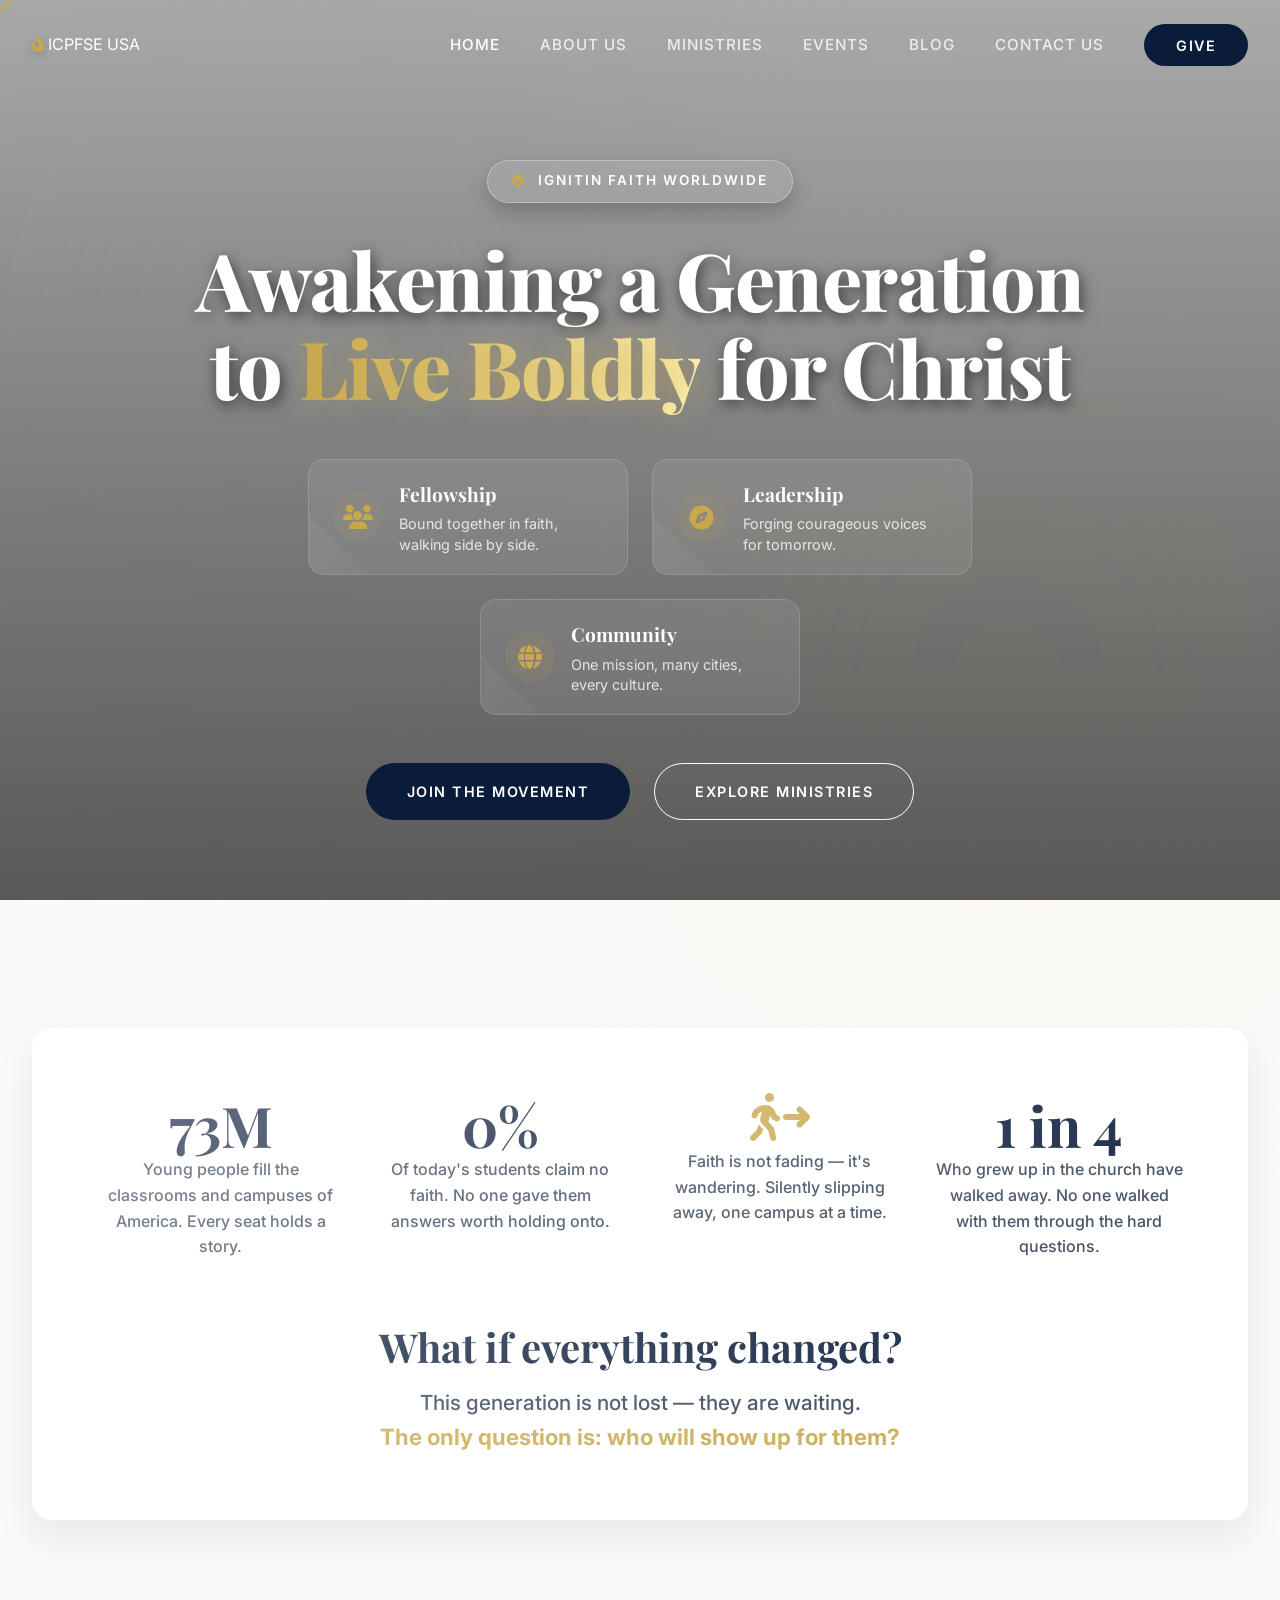
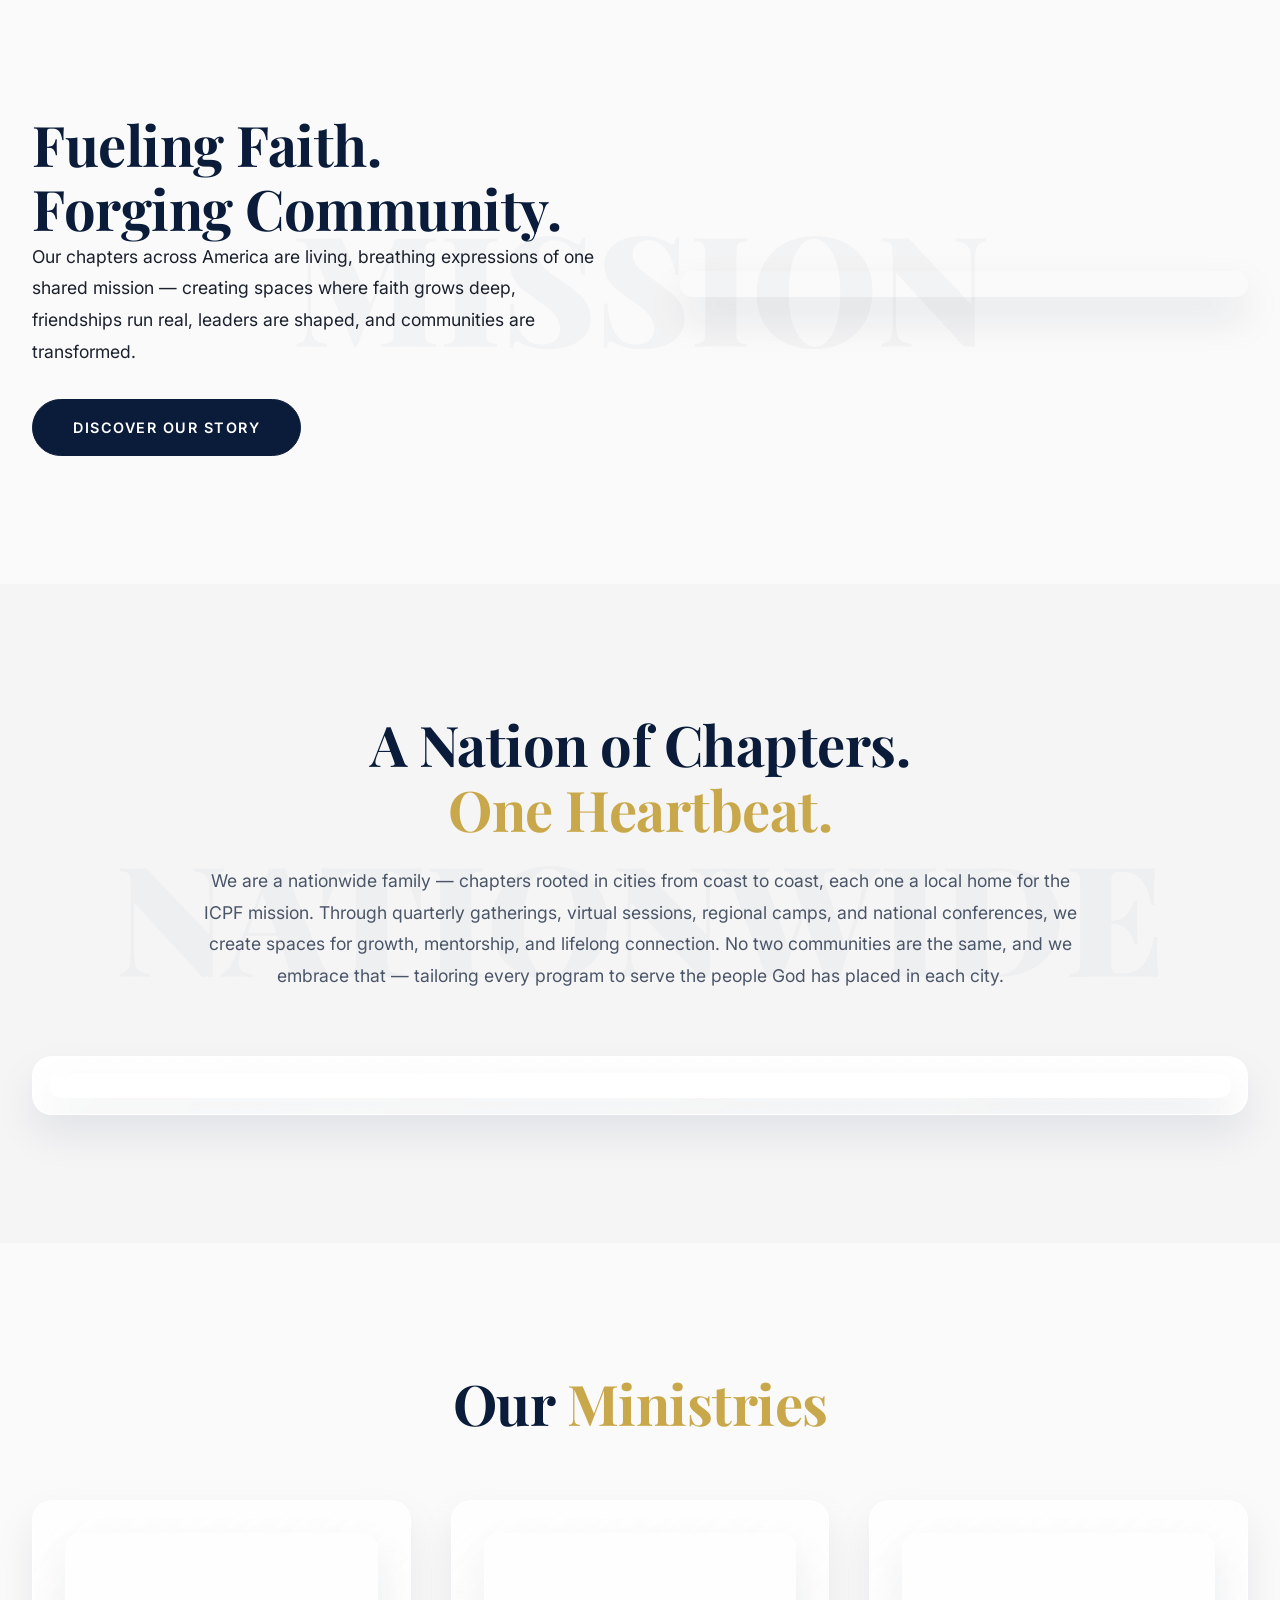
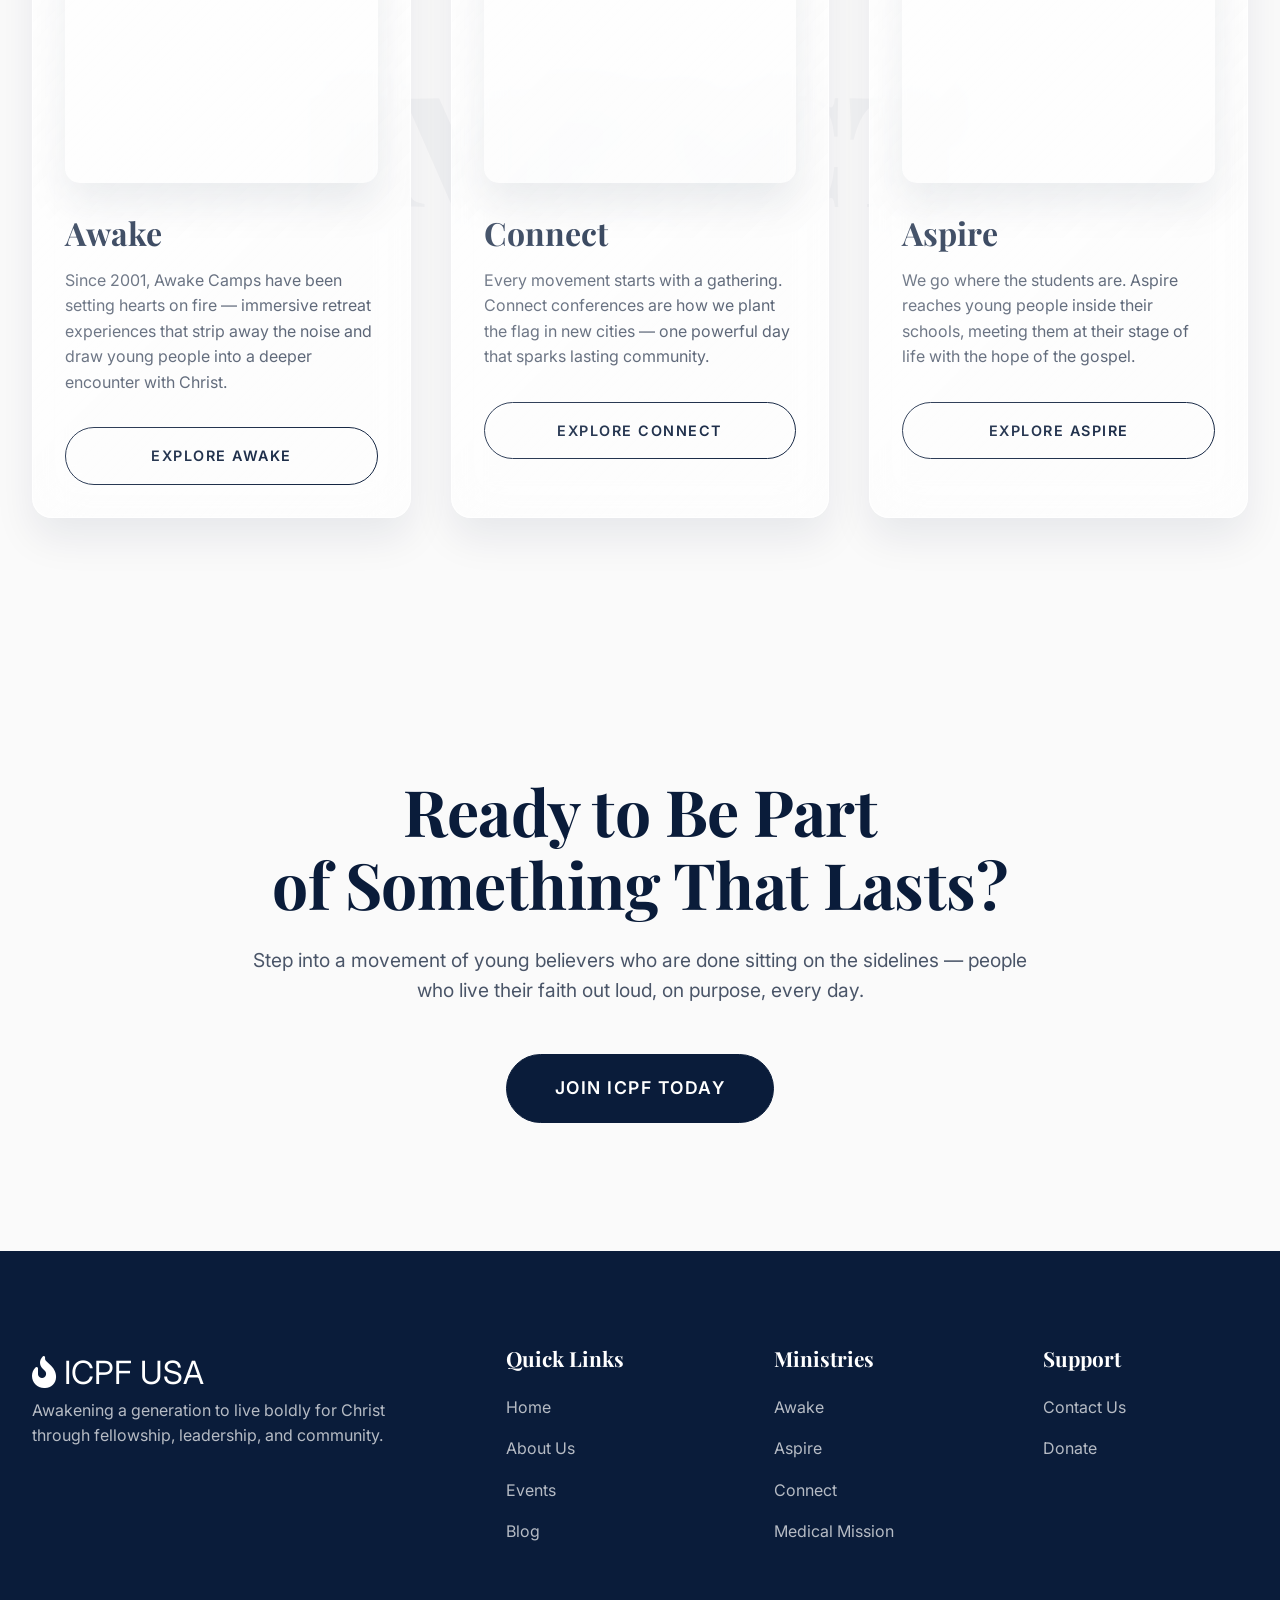
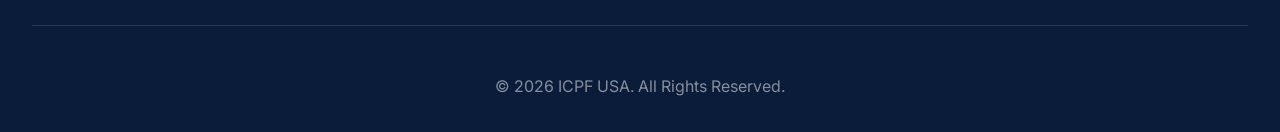
==== commit b2d1c9c6: "Add files via upload" ====
--- a/index.html
+++ b/index.html
@@ -3,7 +3,7 @@
 
 <head>
     <meta charset="UTF-8">
-    <meta name="viewport" content="width=device-width, initial-scale=1.0">
+    <meta name="viewport" content="width=1300">
     <title>ICPF USA | Awakening a Generation</title>
     <meta name="description"
         content="ICPF USA: Awakening a generation to live boldly for Christ through fellowship, leadership, and community.">
@@ -113,14 +113,14 @@
                         style="display: grid; grid-template-columns: repeat(4, 1fr); gap: 2rem; text-align: center;">
                         <div class="stat-item animate-slide-up delay-100">
                             <h3 style="font-size: 3.5rem; color: var(--color-navy);"><span class="counter"
-                                    data-target="73">0</span>M</h3>
+                                     data-target="73">0</span>M</h3>
                             <p style="color: #334155; font-weight: 500; line-height: 1.6;">Young people fill the
                                 classrooms and campuses of
                                 America. Every seat holds a story.</p>
                         </div>
                         <div class="stat-item animate-slide-up delay-200">
                             <h3 style="font-size: 3.5rem; color: var(--color-navy);"><span class="counter"
-                                    data-target="44">0</span>%</h3>
+                                     data-target="44">0</span>%</h3>
                             <p style="color: #334155; font-weight: 500; line-height: 1.6;">Of today's students claim no
                                 faith. No one gave
                                 them answers worth holding onto.</p>
--- a/styles.css
+++ b/styles.css
@@ -218,6 +218,8 @@
 
 .nav-container { display: flex; justify-content: space-between; align-items: center; }
 
+.hamburger { display: none; }
+
 /* In a light theme, we need the nav links to be dark when scrolled, or dark on light pages */
 .navbar .logo { color: var(--color-white); transition: color 0.3s; }
 .navbar.scrolled .logo { color: var(--color-navy); }
@@ -455,24 +457,7 @@
 .delay-300 { transition-delay: 0.3s; }
 .delay-400 { transition-delay: 0.4s; }
 
-/* Responsive */
-@media (max-width: 1024px) {
-  h1 { font-size: 3.5rem; }
-  .split-section { grid-template-columns: 1fr; gap: 4rem; }
-  .footer-grid { grid-template-columns: 1fr 1fr; }
-}
-
-@media (max-width: 768px) {
-  h1 { font-size: 2.8rem; } h2 { font-size: 2.2rem; }
-  .custom-cursor { display: none; }
-  body { cursor: auto; }
-  .nav-links { display: none; }
-  .hamburger { display: block; }
-  .footer-grid { grid-template-columns: 1fr; }
-  .timeline-content { margin-left: 60px; width: calc(100% - 60px); }
-  .creative-timeline::before { left: 20px; }
-  .timeline-dot { left: 11px; }
-}
+/* Responsive styles removed to force PC view on mobile */
 
 /* FX Particles */
 .fx-particles {
@@ -604,12 +589,7 @@
   line-height: 1.4;
 }
 
-@media (max-width: 768px) {
-  .hero-features {
-    flex-direction: column;
-    align-items: center;
-  }
-}
+/* Responsive styles removed to force PC view on mobile */
 
 /* Creative Hero Badge */
 .hero-badge-creative {
@@ -671,11 +651,7 @@
   100% { background-position: 0% 50%; }
 }
 
-@media (max-width: 768px) {
-  .hero-title {
-    font-size: 3.5rem;
-  }
-}
+/* Responsive styles removed to force PC view on mobile */
 
 /* Creative Vertical Cards (Values, etc.) */
 .creative-card {
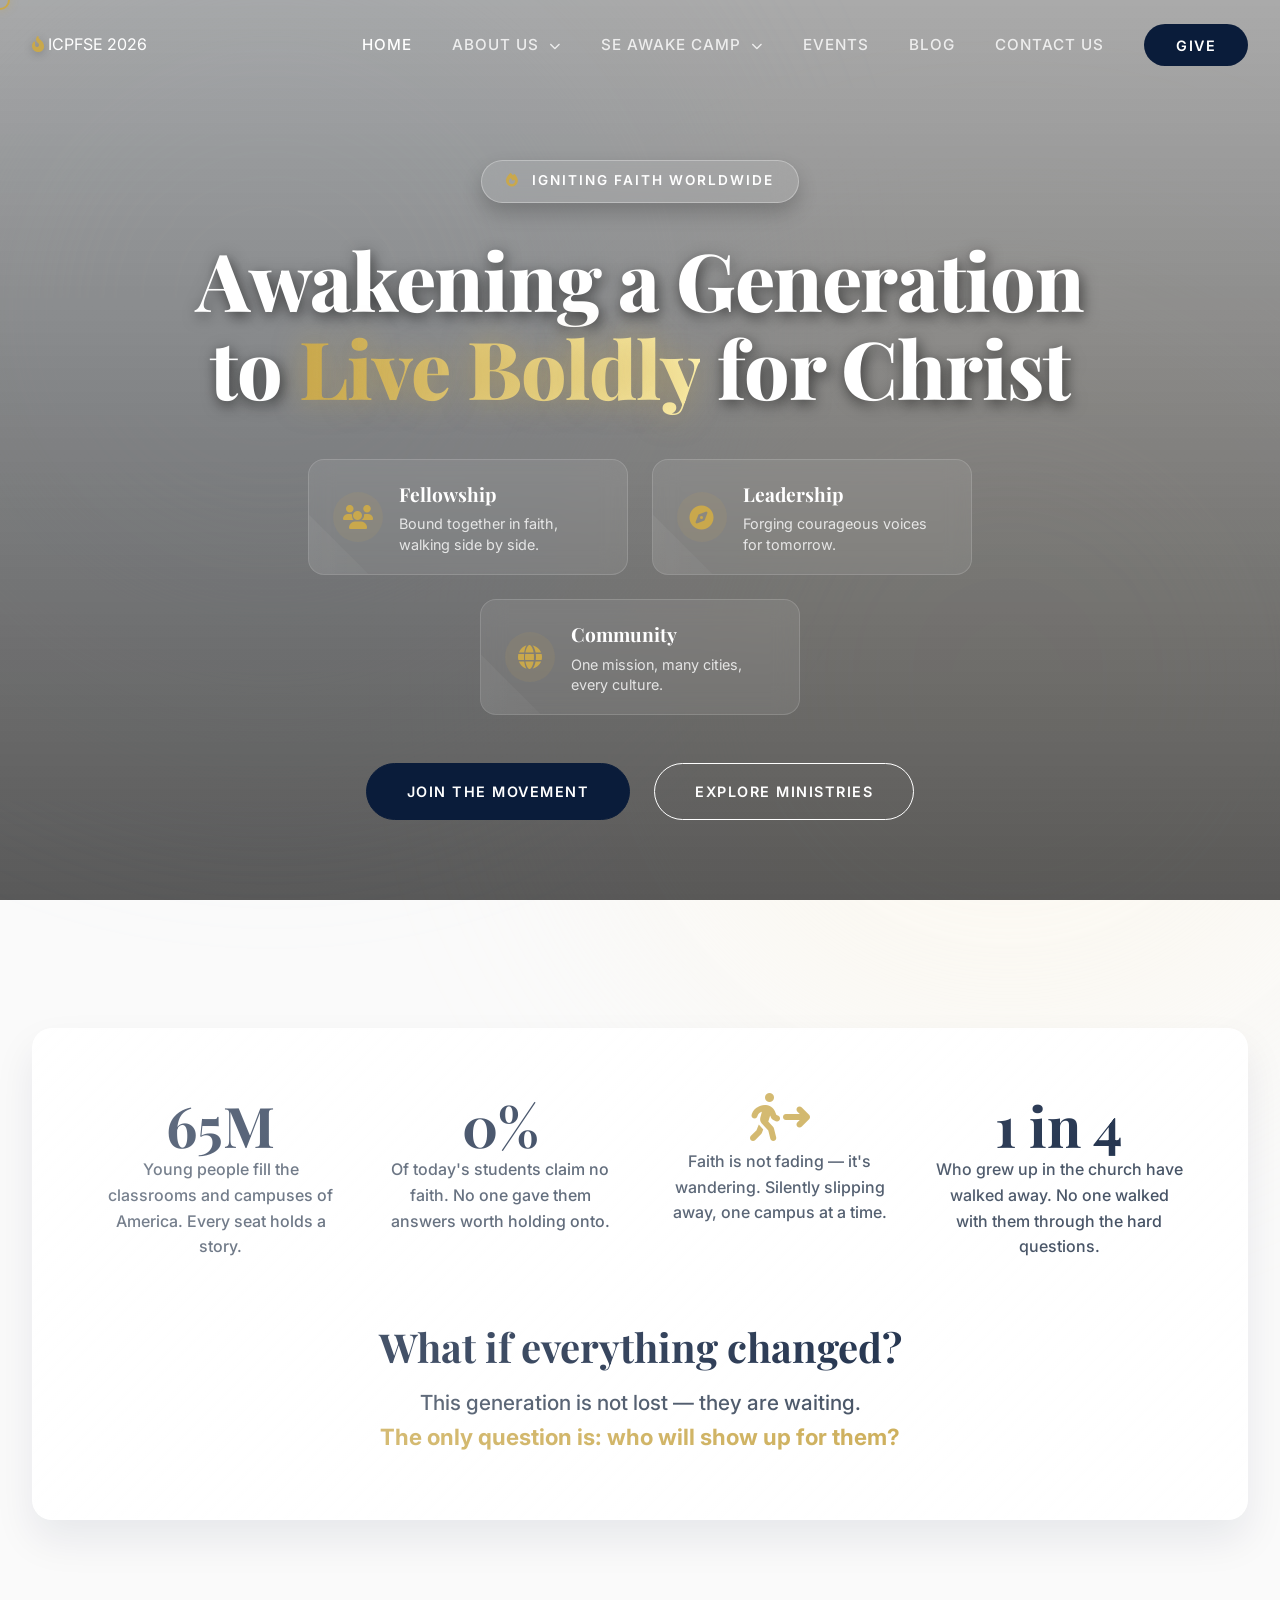
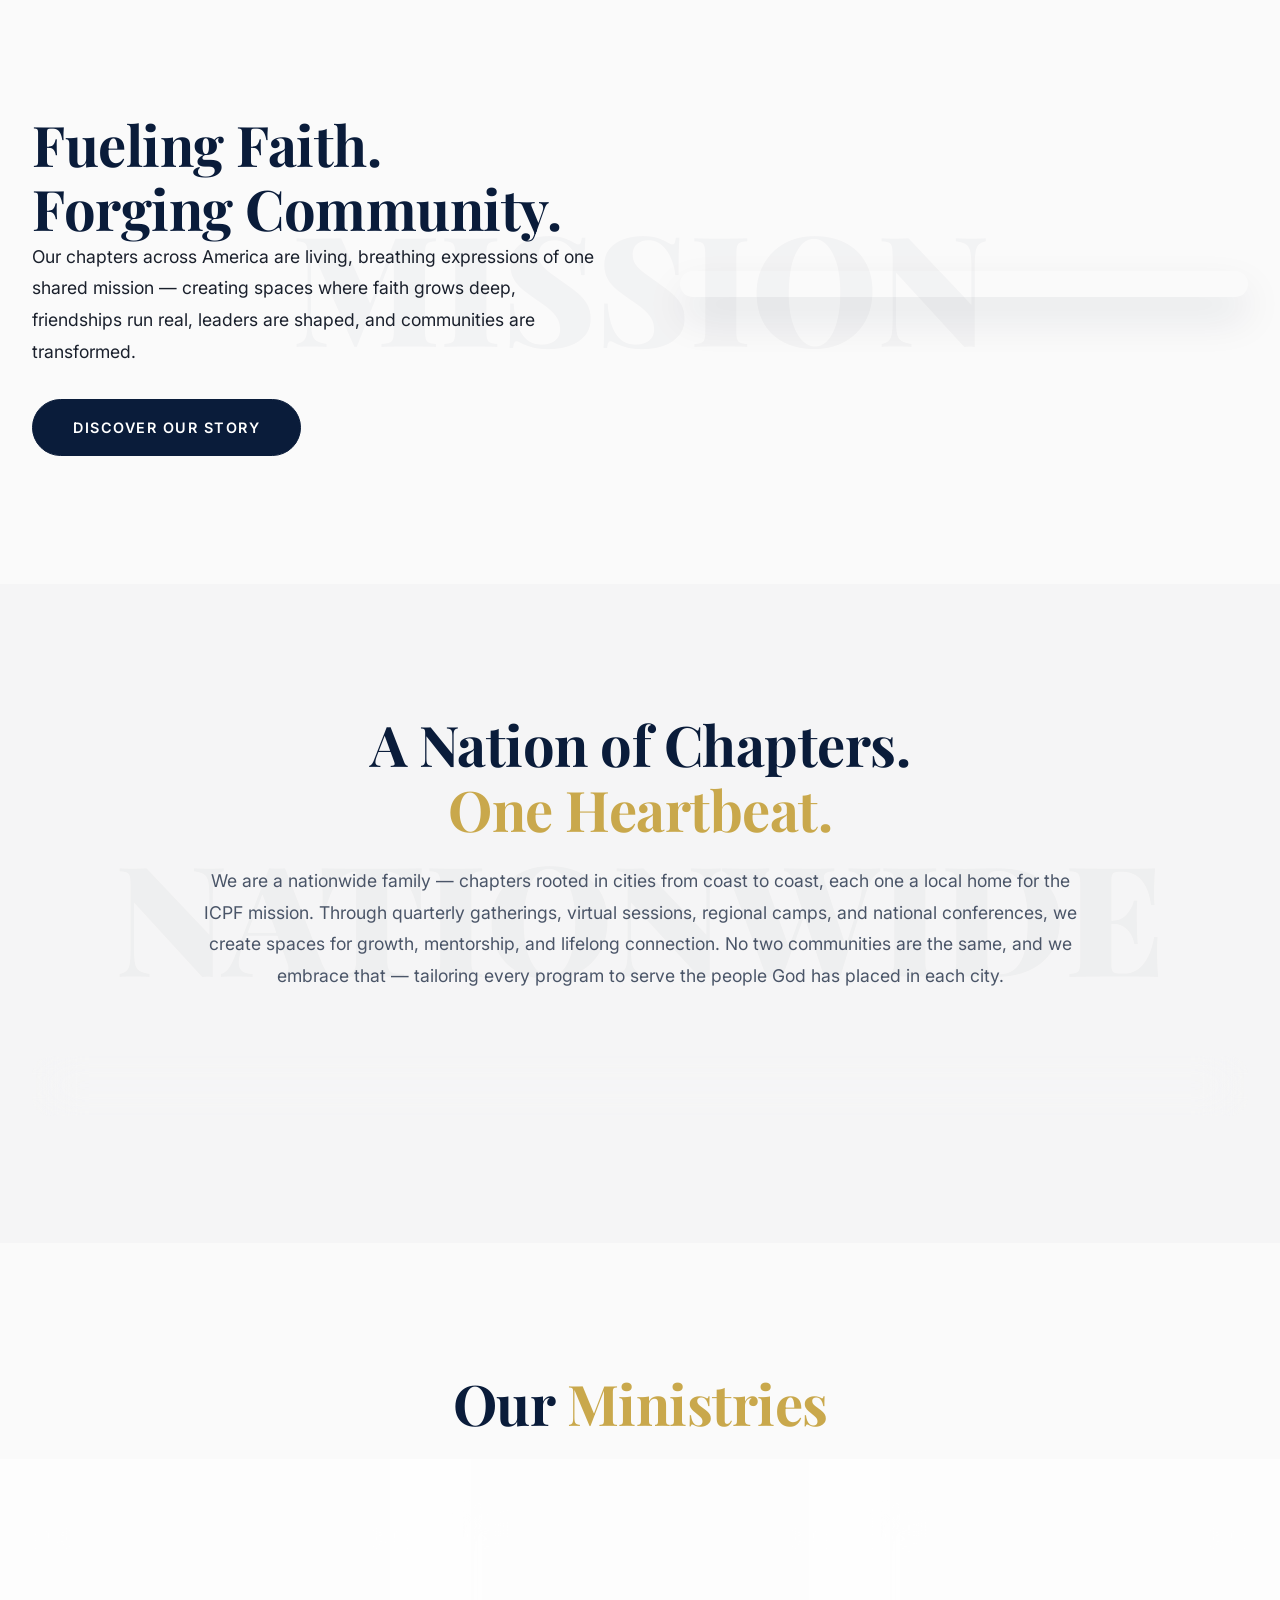
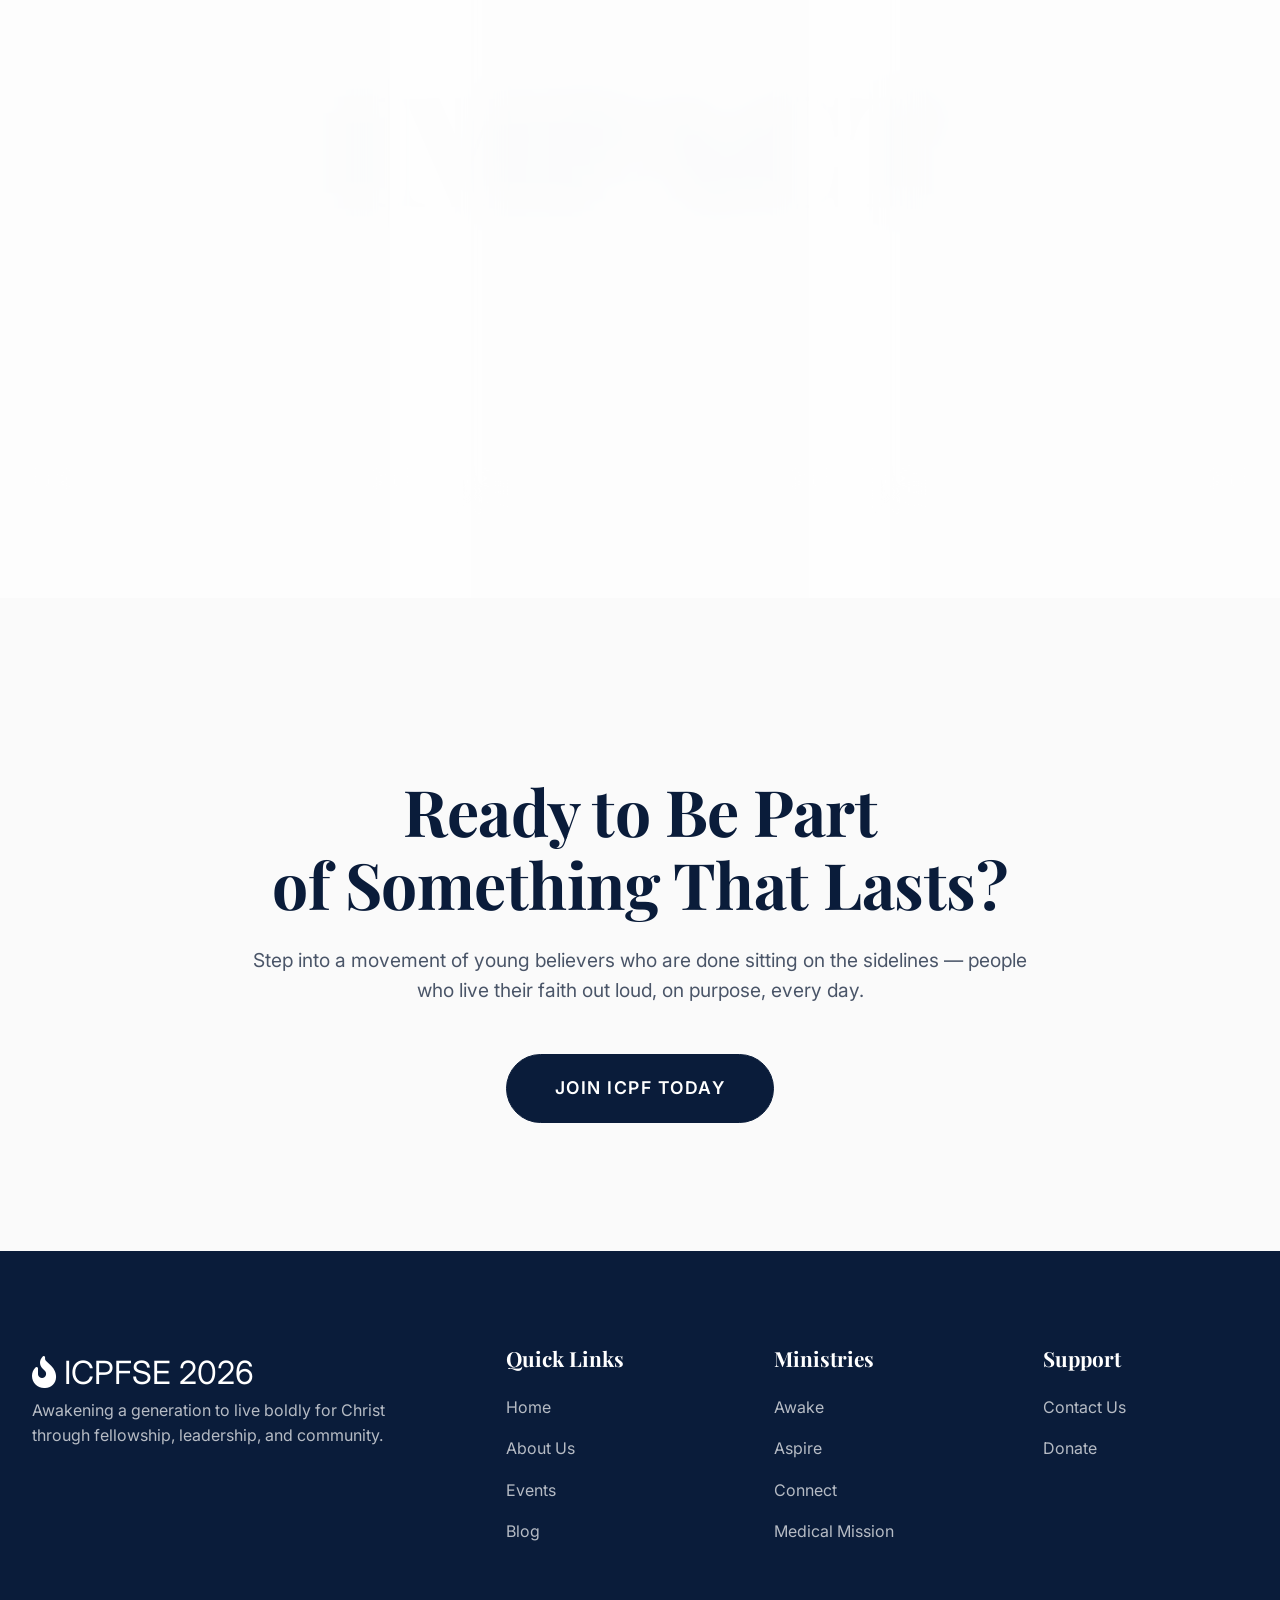
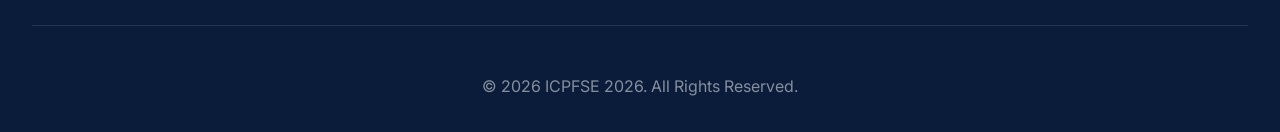
==== commit 05ae2368: "Add files via upload" ====
--- a/index.html
+++ b/index.html
@@ -4,9 +4,9 @@
 <head>
     <meta charset="UTF-8">
     <meta name="viewport" content="width=1300">
-    <title>ICPF USA | Awakening a Generation</title>
+    <title>ICPFSE 2026 | Awakening a Generation</title>
     <meta name="description"
-        content="ICPF USA: Awakening a generation to live boldly for Christ through fellowship, leadership, and community.">
+        content="ICPFSE 2026: Awakening a generation to live boldly for Christ through fellowship, leadership, and community.">
 
     <!-- Google Fonts -->
     <link rel="preconnect" href="https://fonts.googleapis.com">
@@ -28,7 +28,7 @@
     <nav class="navbar">
         <div class="container nav-container">
             <a href="index.html" class="logo">
-                <i class="fa-solid fa-fire-flame-curved"></i> ICPFSE USA
+                <i class="fa-solid fa-fire-flame-curved"></i> ICPFSE 2026
             </a>
 
             <button class="hamburger">
@@ -37,8 +37,23 @@
 
             <div class="nav-links">
                 <a href="index.html" class="nav-link active">Home</a>
-                <a href="about.html" class="nav-link">About Us</a>
-                <a href="ministries.html" class="nav-link">Ministries</a>
+                <div class="dropdown">
+                    <a href="about.html" class="nav-link">About Us <i class="fa-solid fa-chevron-down"
+                            style="font-size: 0.7rem; margin-left: 5px; vertical-align: middle;"></i></a>
+                    <div class="dropdown-menu">
+                        <a href="leadership.html#leadership-team" class="dropdown-item">National Leadership</a>
+                    </div>
+                </div>
+                <div class="dropdown">
+                    <a href="awake-camp.html" class="nav-link">SE Awake Camp <i class="fa-solid fa-chevron-down"
+                            style="font-size: 0.7rem; margin-left: 5px; vertical-align: middle;"></i></a>
+                    <div class="dropdown-menu">
+                        <a href="camp-team.html" class="dropdown-item">Camp Team</a>
+                        <a href="registration.html" class="dropdown-item">Registration</a>
+                        <a href="speakers.html" class="dropdown-item">Speakers</a>
+                        <a href="partner-churches.html" class="dropdown-item">Partner Churches</a>
+                    </div>
+                </div>
                 <a href="events.html" class="nav-link">Events</a>
                 <a href="blog.html" class="nav-link">Blog</a>
                 <a href="contact.html" class="nav-link">Contact Us</a>
@@ -66,7 +81,7 @@
 
         <div class="hero-content animate-slide-up">
             <div class="hero-badge-creative">
-                <i class="fa-solid fa-fire" style="color: var(--color-gold);"></i> <span>Ignitin Faith Worldwide</span>
+                <i class="fa-solid fa-fire" style="color: var(--color-gold);"></i> <span>Igniting Faith Worldwide</span>
             </div>
             <h1 class="hero-title">
                 <span>Awakening a Generation</span><br>
@@ -97,7 +112,7 @@
             </div>
             <div class="hero-buttons">
                 <a href="about.html" class="btn">Join the Movement</a>
-                <a href="ministries.html" class="btn btn-outline" style="color: white; border-color: white;">Explore
+                <a href="awake-camp.html" class="btn btn-outline" style="color: white; border-color: white;">Explore
                     Ministries</a>
             </div>
         </div>
@@ -113,14 +128,14 @@
                         style="display: grid; grid-template-columns: repeat(4, 1fr); gap: 2rem; text-align: center;">
                         <div class="stat-item animate-slide-up delay-100">
                             <h3 style="font-size: 3.5rem; color: var(--color-navy);"><span class="counter"
-                                     data-target="73">0</span>M</h3>
+                                    data-target="73">0</span>M</h3>
                             <p style="color: #334155; font-weight: 500; line-height: 1.6;">Young people fill the
                                 classrooms and campuses of
                                 America. Every seat holds a story.</p>
                         </div>
                         <div class="stat-item animate-slide-up delay-200">
                             <h3 style="font-size: 3.5rem; color: var(--color-navy);"><span class="counter"
-                                     data-target="44">0</span>%</h3>
+                                    data-target="44">0</span>%</h3>
                             <p style="color: #334155; font-weight: 500; line-height: 1.6;">Of today's students claim no
                                 faith. No one gave
                                 them answers worth holding onto.</p>
@@ -214,7 +229,7 @@
                         <p style="color: var(--color-text-light); margin-bottom: 2rem;">Since 2001, Awake Camps have
                             been setting hearts on fire — immersive retreat experiences that strip away the noise and
                             draw young people into a deeper encounter with Christ.</p>
-                        <a href="ministries.html#awake" class="btn-outline btn" style="width: 100%;">Explore Awake</a>
+                        <a href="awake-camp.html#awake" class="btn-outline btn" style="width: 100%;">Explore Awake</a>
                     </div>
                 </div>
 
@@ -229,7 +244,7 @@
                         <p style="color: var(--color-text-light); margin-bottom: 2rem;">Every movement starts with a
                             gathering. Connect conferences are how we plant the flag in new cities — one powerful day
                             that sparks lasting community.</p>
-                        <a href="ministries.html#connect" class="btn-outline btn" style="width: 100%;">Explore
+                        <a href="awake-camp.html#connect" class="btn-outline btn" style="width: 100%;">Explore
                             Connect</a>
                     </div>
                 </div>
@@ -245,7 +260,7 @@
                         <p style="color: var(--color-text-light); margin-bottom: 2rem;">We go where the students are.
                             Aspire reaches young people inside their schools, meeting them at their stage of life with
                             the hope of the gospel.</p>
-                        <a href="ministries.html#aspire" class="btn-outline btn" style="width: 100%;">Explore Aspire</a>
+                        <a href="awake-camp.html#aspire" class="btn-outline btn" style="width: 100%;">Explore Aspire</a>
                     </div>
                 </div>
             </div>
@@ -273,7 +288,7 @@
                 <div class="footer-brand">
                     <a href="index.html" class="logo"
                         style="font-size: 2rem; margin-bottom: 1.5rem; color: var(--color-white);">
-                        <i class="fa-solid fa-fire-flame-curved"></i> ICPF USA
+                        <i class="fa-solid fa-fire-flame-curved"></i> ICPFSE 2026
                     </a>
                     <p style="color: rgba(255,255,255,0.7); font-size: 1rem;">Awakening a generation to live boldly for
                         Christ through fellowship, leadership, and community.</p>
@@ -292,10 +307,10 @@
                 <div>
                     <h4 class="footer-title">Ministries</h4>
                     <ul class="footer-links">
-                        <li><a href="ministries.html#awake">Awake</a></li>
-                        <li><a href="ministries.html#aspire">Aspire</a></li>
-                        <li><a href="ministries.html#connect">Connect</a></li>
-                        <li><a href="ministries.html#medical">Medical Mission</a></li>
+                        <li><a href="awake-camp.html#awake">Awake</a></li>
+                        <li><a href="awake-camp.html#aspire">Aspire</a></li>
+                        <li><a href="awake-camp.html#connect">Connect</a></li>
+                        <li><a href="awake-camp.html#medical">Medical Mission</a></li>
                     </ul>
                 </div>
 
@@ -310,7 +325,7 @@
 
             <div
                 style="text-align: center; padding-top: 3rem; border-top: 1px solid rgba(255,255,255,0.1); color: rgba(255,255,255,0.5);">
-                <p>&copy; 2026 ICPF USA. All Rights Reserved.</p>
+                <p>&copy; 2026 ICPFSE 2026. All Rights Reserved.</p>
             </div>
         </div>
     </footer>
--- a/styles.css
+++ b/styles.css
@@ -241,6 +241,118 @@
 
 .nav-give-btn { padding: 0.6rem 2rem; border: none; }
 
+/* Dropdown Navigation */
+.dropdown {
+  position: relative;
+  display: inline-block;
+}
+
+.dropdown-menu {
+  position: absolute;
+  top: 100%;
+  left: 50%;
+  transform: translateX(-50%) translateY(10px);
+  background: var(--glass-bg);
+  backdrop-filter: var(--glass-blur);
+  -webkit-backdrop-filter: var(--glass-blur);
+  border: 1px solid var(--glass-border);
+  border-radius: 12px;
+  min-width: 220px;
+  padding: 0.8rem 0;
+  box-shadow: var(--glass-shadow);
+  opacity: 0;
+  visibility: hidden;
+  transition: all 0.3s cubic-bezier(0.25, 1, 0.5, 1);
+  z-index: 1000;
+}
+
+.dropdown:hover .dropdown-menu {
+  opacity: 1;
+  visibility: visible;
+  transform: translateX(-50%) translateY(0);
+}
+
+.dropdown-item {
+  display: block;
+  padding: 0.8rem 1.5rem;
+  color: var(--color-navy);
+  font-weight: 500;
+  font-size: 0.9rem;
+  text-transform: uppercase;
+  letter-spacing: 1px;
+  transition: all 0.2s ease;
+}
+
+.dropdown-item:hover {
+  background: rgba(201, 168, 76, 0.1);
+  color: var(--color-gold);
+  padding-left: 1.8rem;
+}
+
+/* Leadership Team Grid */
+.leadership-grid {
+  display: grid;
+  grid-template-columns: repeat(auto-fill, minmax(280px, 1fr));
+  gap: 4rem 2rem;
+  margin-top: 4rem;
+  scroll-margin-top: 120px; /* Accounts for fixed navbar */
+}
+
+#leadership-team {
+  scroll-margin-top: 100px;
+}
+
+.leader-card {
+  text-align: center;
+  transition: transform 0.4s ease;
+}
+
+.leader-img-container {
+  position: relative;
+  width: 220px;
+  height: 220px;
+  margin: 0 auto 1.5rem;
+  border-radius: 50%;
+  overflow: hidden;
+  border: 4px solid var(--color-white);
+  box-shadow: 0 10px 30px rgba(0,0,0,0.1);
+  transition: all 0.5s cubic-bezier(0.175, 0.885, 0.32, 1.275);
+  background: var(--color-white);
+}
+
+.leader-card:hover .leader-img-container {
+  transform: scale(1.05) translateY(-10px);
+  border-color: var(--color-gold);
+  box-shadow: 0 20px 40px rgba(201, 168, 76, 0.3);
+}
+
+.leader-img {
+  width: 100%;
+  height: 100%;
+  object-fit: cover;
+  transition: transform 0.5s ease;
+}
+
+.leader-card:hover .leader-img {
+  transform: scale(1.1);
+}
+
+.leader-name {
+  font-size: 1.6rem;
+  margin-bottom: 0.5rem;
+  color: var(--color-navy);
+  font-family: var(--font-heading);
+}
+
+.leader-role {
+  color: var(--color-gold);
+  font-weight: 700;
+  font-size: 0.85rem;
+  text-transform: uppercase;
+  letter-spacing: 2px;
+}
+
+
 /* 3D Glass Cards - Light Theme */
 .tilt-card {
   background: var(--glass-bg);
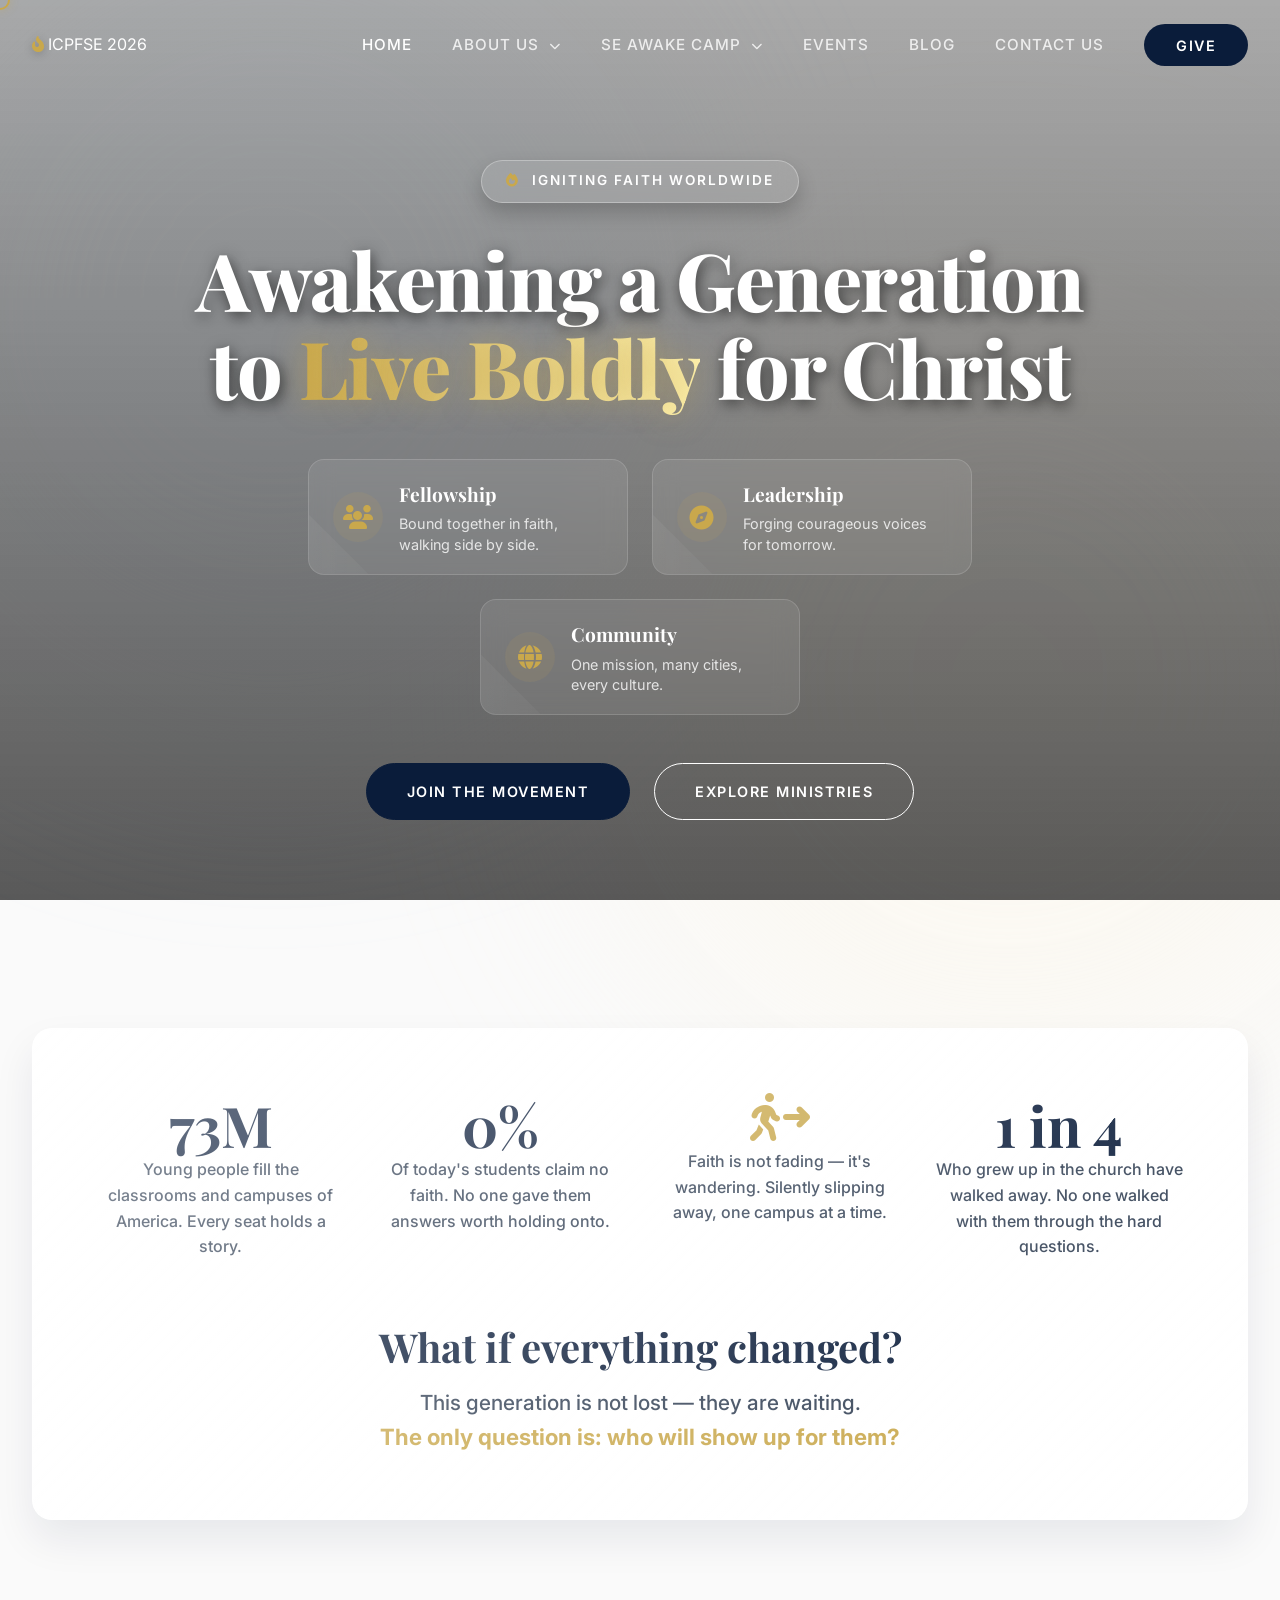
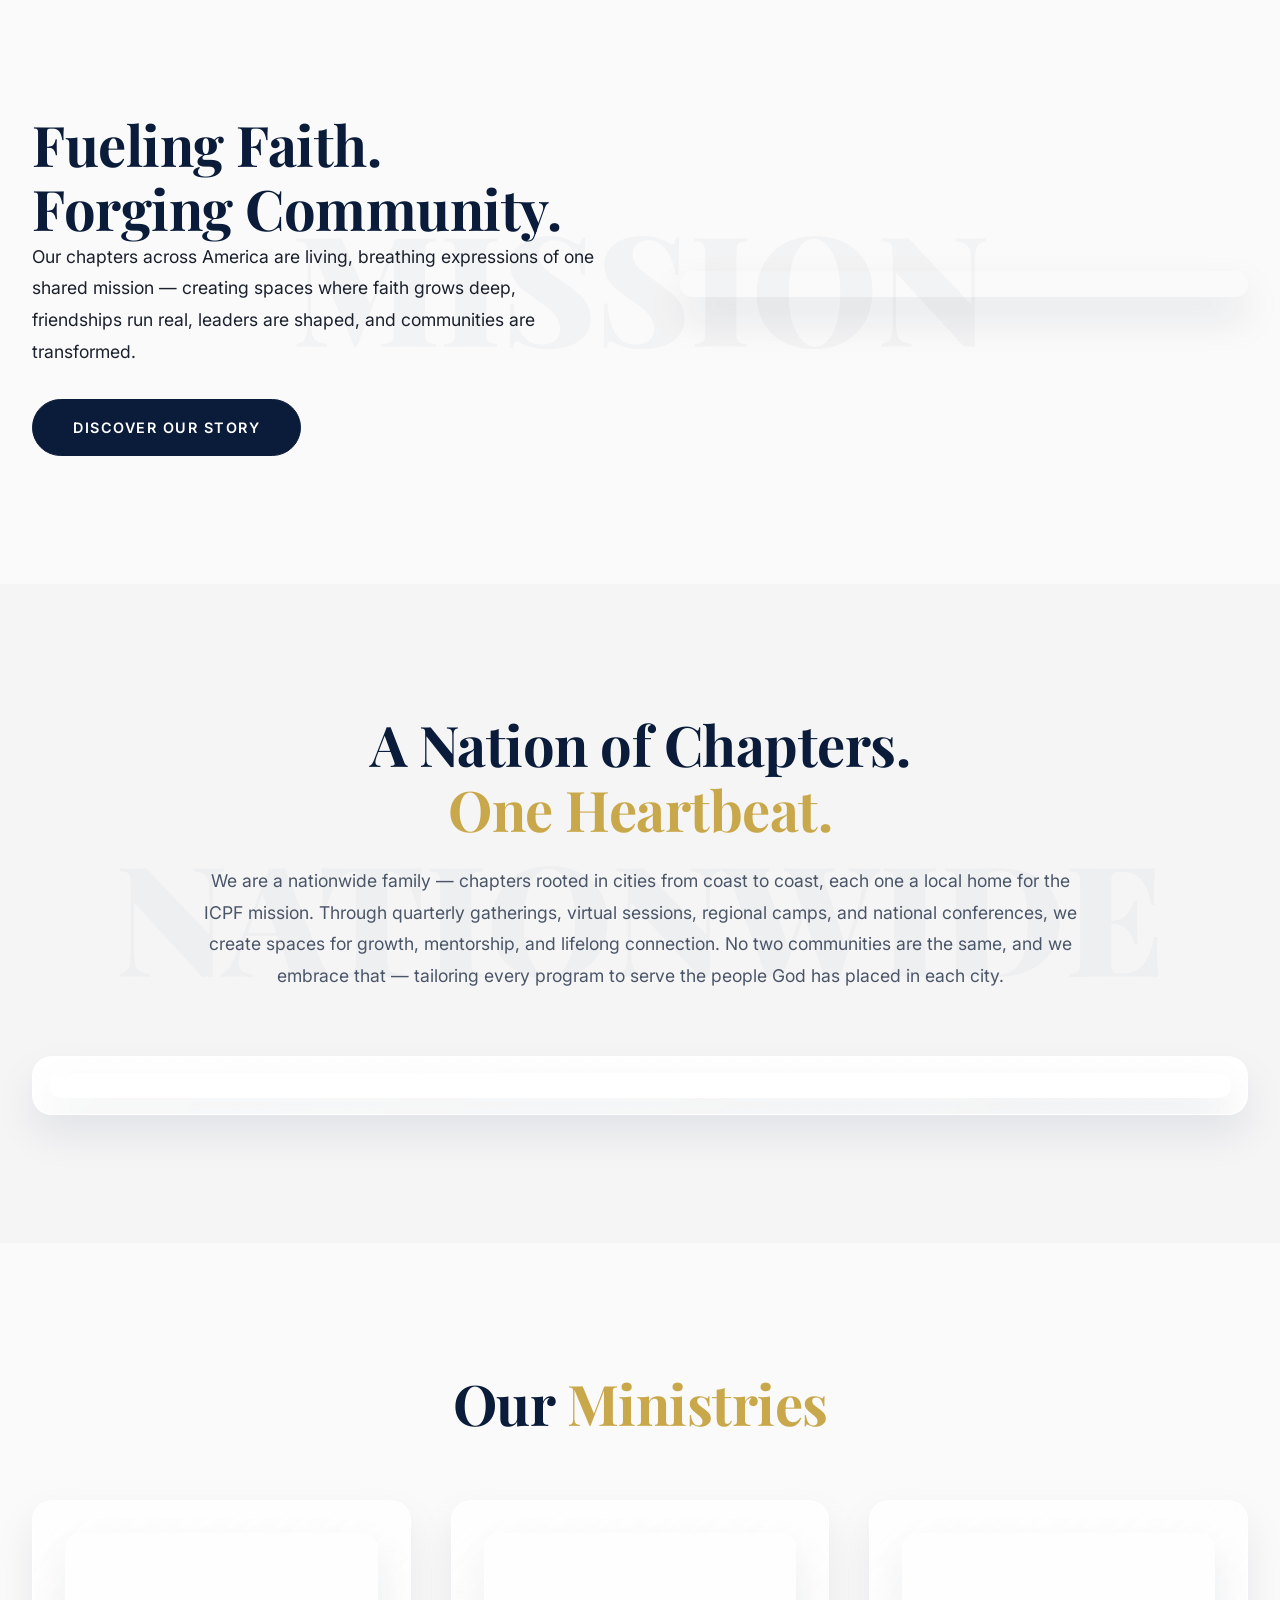
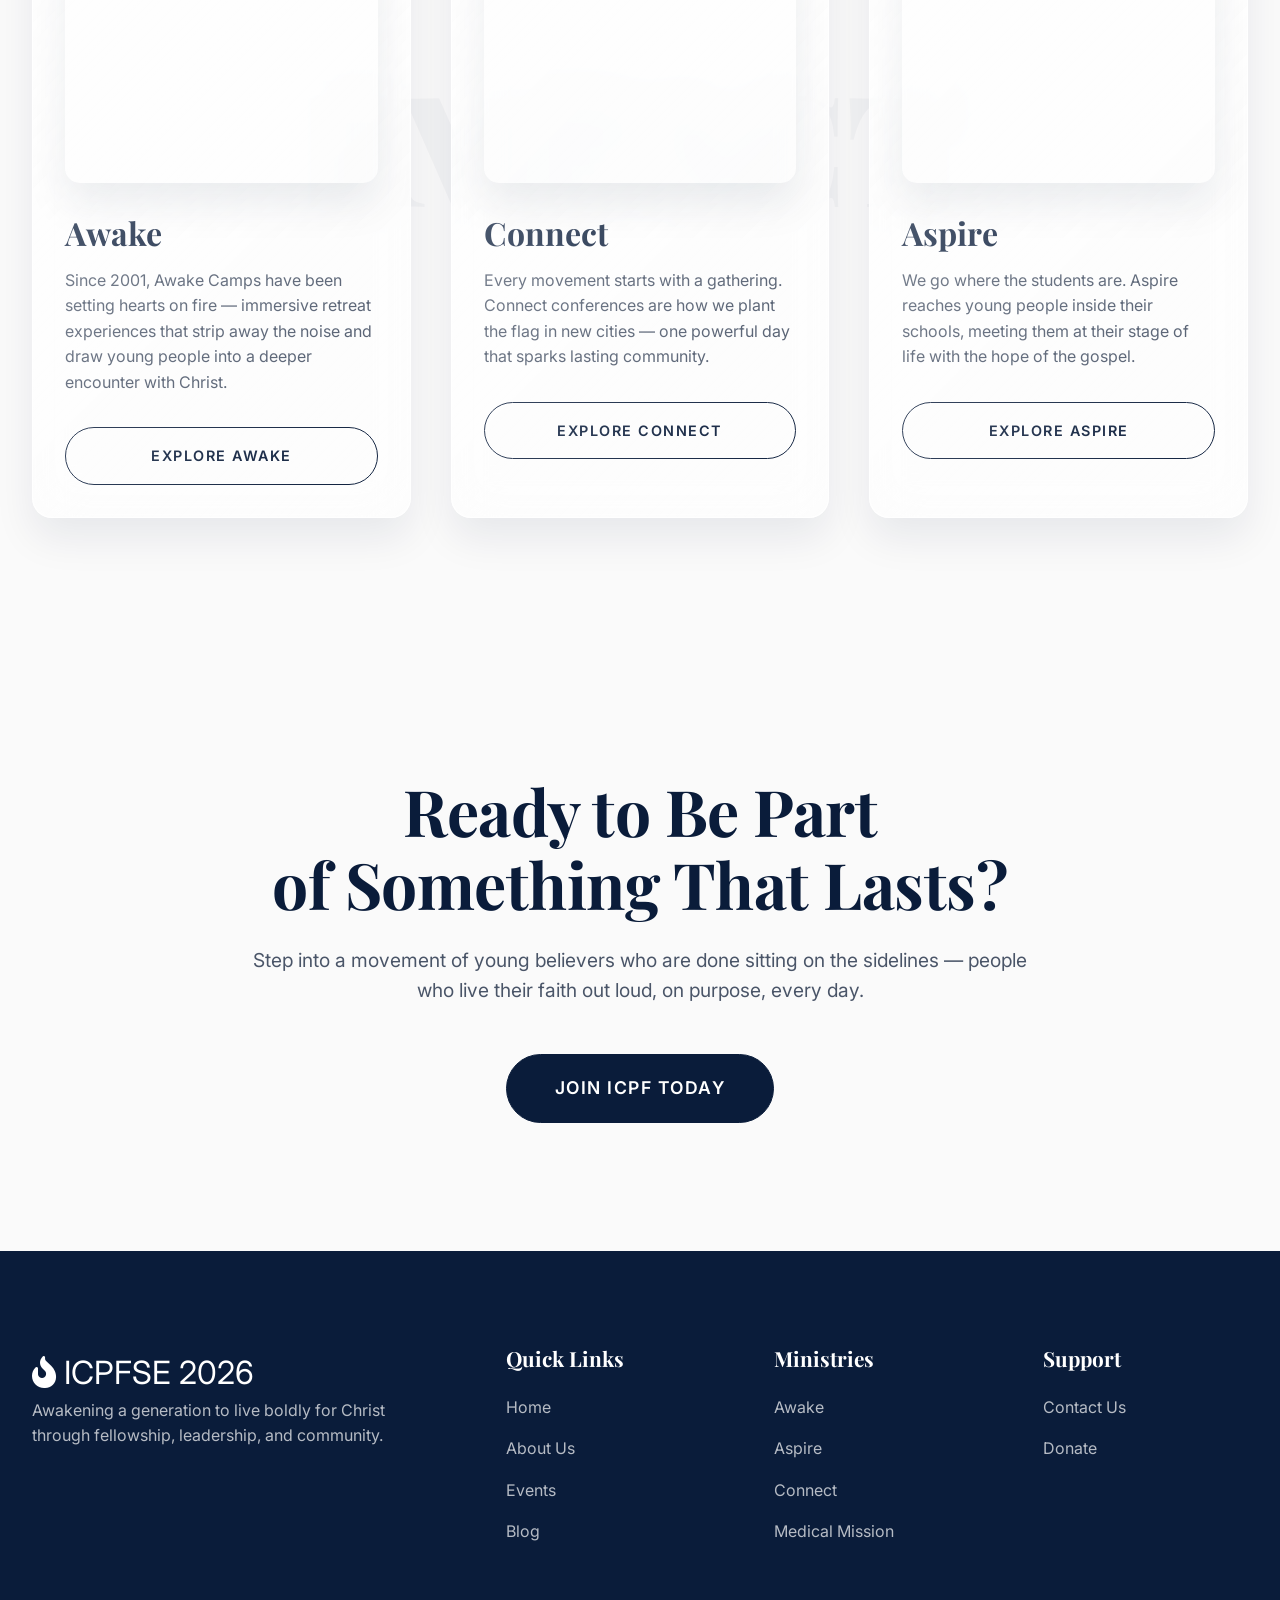
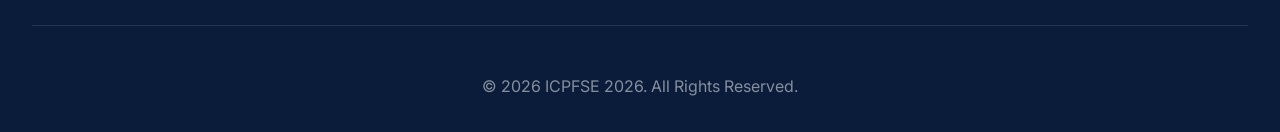
==== commit ebef7f3b: "Add files via upload" ====
--- a/index.html
+++ b/index.html
@@ -1,337 +1,337 @@
-<!DOCTYPE html>
-<html lang="en">
-
-<head>
-    <meta charset="UTF-8">
-    <meta name="viewport" content="width=1300">
-    <title>ICPFSE 2026 | Awakening a Generation</title>
-    <meta name="description"
-        content="ICPFSE 2026: Awakening a generation to live boldly for Christ through fellowship, leadership, and community.">
-
-    <!-- Google Fonts -->
-    <link rel="preconnect" href="https://fonts.googleapis.com">
-    <link rel="preconnect" href="https://fonts.gstatic.com" crossorigin>
-    <link
-        href="https://fonts.googleapis.com/css2?family=Inter:wght@300;400;500;600;700&family=Playfair+Display:ital,wght@0,400;0,600;0,700;0,900;1,400&display=swap"
-        rel="stylesheet">
-
-    <!-- Font Awesome -->
-    <link rel="stylesheet" href="https://cdnjs.cloudflare.com/ajax/libs/font-awesome/6.4.0/css/all.min.css">
-
-    <!-- Custom CSS -->
-    <link rel="stylesheet" href="styles.css">
-</head>
-
-<body>
-
-    <!-- Navigation -->
-    <nav class="navbar">
-        <div class="container nav-container">
-            <a href="index.html" class="logo">
-                <i class="fa-solid fa-fire-flame-curved"></i> ICPFSE 2026
-            </a>
-
-            <button class="hamburger">
-                <i class="fa-solid fa-bars" style="color: var(--color-navy);"></i>
-            </button>
-
-            <div class="nav-links">
-                <a href="index.html" class="nav-link active">Home</a>
-                <div class="dropdown">
-                    <a href="about.html" class="nav-link">About Us <i class="fa-solid fa-chevron-down"
-                            style="font-size: 0.7rem; margin-left: 5px; vertical-align: middle;"></i></a>
-                    <div class="dropdown-menu">
-                        <a href="leadership.html#leadership-team" class="dropdown-item">National Leadership</a>
-                    </div>
-                </div>
-                <div class="dropdown">
-                    <a href="awake-camp.html" class="nav-link">SE Awake Camp <i class="fa-solid fa-chevron-down"
-                            style="font-size: 0.7rem; margin-left: 5px; vertical-align: middle;"></i></a>
-                    <div class="dropdown-menu">
-                        <a href="camp-team.html" class="dropdown-item">Camp Team</a>
-                        <a href="registration.html" class="dropdown-item">Registration</a>
-                        <a href="speakers.html" class="dropdown-item">Speakers</a>
-                        <a href="partner-churches.html" class="dropdown-item">Partner Churches</a>
-                    </div>
-                </div>
-                <a href="events.html" class="nav-link">Events</a>
-                <a href="blog.html" class="nav-link">Blog</a>
-                <a href="contact.html" class="nav-link">Contact Us</a>
-                <a href="give.html" class="btn nav-give-btn">Give</a>
-            </div>
-        </div>
-    </nav>
-
-    <!-- Hero Section -->
-    <header class="hero">
-        <div class="hero-img-wrapper">
-            <div class="hero-bg"></div>
-        </div>
-        <div class="hero-overlay"></div>
-
-        <!-- FX Particles -->
-        <div class="fx-particles">
-            <div class="particle"></div>
-            <div class="particle"></div>
-            <div class="particle"></div>
-            <div class="particle"></div>
-            <div class="particle"></div>
-            <div class="particle"></div>
-        </div>
-
-        <div class="hero-content animate-slide-up">
-            <div class="hero-badge-creative">
-                <i class="fa-solid fa-fire" style="color: var(--color-gold);"></i> <span>Igniting Faith Worldwide</span>
-            </div>
-            <h1 class="hero-title">
-                <span>Awakening a Generation</span><br>
-                to <span class="text-gold-glow">Live Boldly</span> for Christ
-            </h1>
-            <div class="hero-features">
-                <div class="feature-item">
-                    <span class="feature-icon"><i class="fa-solid fa-users"></i></span>
-                    <div class="feature-text">
-                        <strong>Fellowship</strong>
-                        <p>Bound together in faith, walking side by side.</p>
-                    </div>
-                </div>
-                <div class="feature-item">
-                    <span class="feature-icon"><i class="fa-solid fa-compass"></i></span>
-                    <div class="feature-text">
-                        <strong>Leadership</strong>
-                        <p>Forging courageous voices for tomorrow.</p>
-                    </div>
-                </div>
-                <div class="feature-item">
-                    <span class="feature-icon"><i class="fa-solid fa-globe"></i></span>
-                    <div class="feature-text">
-                        <strong>Community</strong>
-                        <p>One mission, many cities, every culture.</p>
-                    </div>
-                </div>
-            </div>
-            <div class="hero-buttons">
-                <a href="about.html" class="btn">Join the Movement</a>
-                <a href="awake-camp.html" class="btn btn-outline" style="color: white; border-color: white;">Explore
-                    Ministries</a>
-            </div>
-        </div>
-    </header>
-
-    <!-- Stats Section -->
-    <section class="section-padding stats-section" style="padding-bottom: 4rem;">
-        <div class="container">
-            <div class="tilt-card"
-                style="padding: 4rem; background: #ffffff; backdrop-filter: none; -webkit-backdrop-filter: none; box-shadow: 0 20px 40px rgba(10, 28, 58, 0.08);">
-                <div class="stats-container tilt-content">
-                    <div class="stats-grid"
-                        style="display: grid; grid-template-columns: repeat(4, 1fr); gap: 2rem; text-align: center;">
-                        <div class="stat-item animate-slide-up delay-100">
-                            <h3 style="font-size: 3.5rem; color: var(--color-navy);"><span class="counter"
-                                    data-target="73">0</span>M</h3>
-                            <p style="color: #334155; font-weight: 500; line-height: 1.6;">Young people fill the
-                                classrooms and campuses of
-                                America. Every seat holds a story.</p>
-                        </div>
-                        <div class="stat-item animate-slide-up delay-200">
-                            <h3 style="font-size: 3.5rem; color: var(--color-navy);"><span class="counter"
-                                    data-target="44">0</span>%</h3>
-                            <p style="color: #334155; font-weight: 500; line-height: 1.6;">Of today's students claim no
-                                faith. No one gave
-                                them answers worth holding onto.</p>
-                        </div>
-                        <div class="stat-item animate-slide-up delay-300">
-                            <h3><i class="fa-solid fa-person-walking-arrow-right"
-                                    style="font-size: 3rem; color: var(--color-gold); margin-bottom: 0.5rem; display: block;"></i>
-                            </h3>
-                            <p style="color: #334155; font-weight: 500; line-height: 1.6;">Faith is not fading — it's
-                                wandering. Silently
-                                slipping away, one campus at a time.</p>
-                        </div>
-                        <div class="stat-item animate-slide-up delay-400">
-                            <h3 style="font-size: 3.5rem; color: var(--color-navy);">1 in 4</h3>
-                            <p style="color: #334155; font-weight: 500; line-height: 1.6;">Who grew up in the church
-                                have walked away. No
-                                one walked with them through the hard questions.</p>
-                        </div>
-                    </div>
-                    <div class="text-center animate-slide-up delay-400" style="margin-top: 4rem;">
-                        <h2 style="font-size: 2.5rem; color: var(--color-navy); letter-spacing: 0;">What if everything
-                            changed?</h2>
-                        <p style="font-size: 1.3rem; color: #334155; margin-top: 1rem; font-weight: 500;">This
-                            generation
-                            is not lost — they are waiting.<br><span class="text-gold"
-                                style="font-weight: 700; font-size: 1.4rem;">The
-                                only question is: who will show up for them?</span></p>
-                    </div>
-                </div>
-            </div>
-        </div>
-    </section>
-
-    <!-- About Preview -->
-    <section class="section-padding" style="position: relative; overflow: hidden;">
-        <div class="bg-text">MISSION</div>
-        <div class="container split-section">
-            <div class="split-content animate-slide-up delay-100">
-                <h2><span class="text-navy">Fueling Faith.</span><br>Forging Community.</h2>
-                <p style="font-size: 1.1rem; line-height: 1.8;">Our chapters across America are living, breathing
-                    expressions of one shared mission — creating spaces where faith grows deep, friendships run real,
-                    leaders are shaped, and communities are transformed.</p>
-                <a href="about.html" class="btn" style="margin-top: 2rem;">Discover Our Story</a>
-            </div>
-            <div class="reveal-img-container">
-                <img src="https://picsum.photos/id/1011/800/600" class="reveal-img" alt="Youth Fellowship">
-            </div>
-        </div>
-    </section>
-
-    <!-- Chapters Map -->
-    <section class="section-padding text-center" style="background: rgba(10, 28, 58, 0.02);">
-        <div class="bg-text">NATIONWIDE</div>
-        <div class="container animate-slide-up">
-            <h2 style="margin-bottom: 1.5rem;">A Nation of Chapters. <br><span class="text-gold">One Heartbeat.</span>
-            </h2>
-            <p
-                style="max-width: 900px; margin: 0 auto 4rem; font-size: 1.1rem; line-height: 1.8; color: var(--color-text-light);">
-                We are a nationwide family — chapters rooted in cities from coast to coast, each one a local home for
-                the ICPF mission. Through quarterly gatherings, virtual sessions, regional camps, and national
-                conferences, we create spaces for growth, mentorship, and lifelong connection. No two communities are
-                the same, and we embrace that — tailoring every program to serve the people God has placed in each city.
-            </p>
-
-            <div class="tilt-card" style="padding: 1rem; background: var(--color-white);">
-                <div class="reveal-img-container tilt-content">
-                    <img src="https://picsum.photos/id/1043/1200/500" class="reveal-img" alt="Map Visualization"
-                        style="width: 100%; opacity: 0.9;">
-                </div>
-            </div>
-        </div>
-    </section>
-
-    <!-- Ministries -->
-    <section class="section-padding" style="position: relative; overflow: hidden;">
-        <div class="bg-text">IMPACT</div>
-        <div class="container">
-            <div class="text-center animate-slide-up" style="margin-bottom: 4rem;">
-                <h2>Our <span class="text-gold">Ministries</span></h2>
-            </div>
-
-            <div class="creative-cards-grid">
-                <!-- Awake -->
-                <div class="tilt-card animate-slide-up delay-100" style="padding: 2rem;">
-                    <div class="reveal-img-container tilt-content" style="height: 250px; margin-bottom: 2rem;">
-                        <img src="https://picsum.photos/id/1018/600/400" class="reveal-img" alt="Awake Camp"
-                            style="width: 100%; height: 100%; object-fit: cover;">
-                    </div>
-                    <div class="tilt-content">
-                        <h3 style="font-size: 2rem; color: var(--color-navy); margin-bottom: 1rem;">Awake</h3>
-                        <p style="color: var(--color-text-light); margin-bottom: 2rem;">Since 2001, Awake Camps have
-                            been setting hearts on fire — immersive retreat experiences that strip away the noise and
-                            draw young people into a deeper encounter with Christ.</p>
-                        <a href="awake-camp.html#awake" class="btn-outline btn" style="width: 100%;">Explore Awake</a>
-                    </div>
-                </div>
-
-                <!-- Connect -->
-                <div class="tilt-card animate-slide-up delay-200" style="padding: 2rem;">
-                    <div class="reveal-img-container tilt-content" style="height: 250px; margin-bottom: 2rem;">
-                        <img src="https://picsum.photos/id/1019/600/400" class="reveal-img" alt="Connect Conference"
-                            style="width: 100%; height: 100%; object-fit: cover;">
-                    </div>
-                    <div class="tilt-content">
-                        <h3 style="font-size: 2rem; color: var(--color-navy); margin-bottom: 1rem;">Connect</h3>
-                        <p style="color: var(--color-text-light); margin-bottom: 2rem;">Every movement starts with a
-                            gathering. Connect conferences are how we plant the flag in new cities — one powerful day
-                            that sparks lasting community.</p>
-                        <a href="awake-camp.html#connect" class="btn-outline btn" style="width: 100%;">Explore
-                            Connect</a>
-                    </div>
-                </div>
-
-                <!-- Aspire -->
-                <div class="tilt-card animate-slide-up delay-300" style="padding: 2rem;">
-                    <div class="reveal-img-container tilt-content" style="height: 250px; margin-bottom: 2rem;">
-                        <img src="https://picsum.photos/id/1003/600/400" class="reveal-img" alt="Aspire Schools"
-                            style="width: 100%; height: 100%; object-fit: cover;">
-                    </div>
-                    <div class="tilt-content">
-                        <h3 style="font-size: 2rem; color: var(--color-navy); margin-bottom: 1rem;">Aspire</h3>
-                        <p style="color: var(--color-text-light); margin-bottom: 2rem;">We go where the students are.
-                            Aspire reaches young people inside their schools, meeting them at their stage of life with
-                            the hope of the gospel.</p>
-                        <a href="awake-camp.html#aspire" class="btn-outline btn" style="width: 100%;">Explore Aspire</a>
-                    </div>
-                </div>
-            </div>
-        </div>
-    </section>
-
-    <!-- CTA Banner -->
-    <section class="section-padding text-center">
-        <div class="container animate-slide-up">
-            <h2 style="font-size: 4rem; margin-bottom: 1.5rem;"><span class="text-navy">Ready to Be Part</span><br>of
-                Something That Lasts?</h2>
-            <p
-                style="font-size: 1.2rem; color: var(--color-text-light); margin-bottom: 3rem; max-width: 800px; margin-left: auto; margin-right: auto;">
-                Step into a movement of young believers who are done sitting on the sidelines — people who live their
-                faith out loud, on purpose, every day.
-            </p>
-            <a href="contact.html" class="btn" style="font-size: 1.1rem; padding: 1.2rem 3rem;">Join ICPF Today</a>
-        </div>
-    </section>
-
-    <!-- Footer -->
-    <footer class="footer">
-        <div class="container">
-            <div class="footer-grid">
-                <div class="footer-brand">
-                    <a href="index.html" class="logo"
-                        style="font-size: 2rem; margin-bottom: 1.5rem; color: var(--color-white);">
-                        <i class="fa-solid fa-fire-flame-curved"></i> ICPFSE 2026
-                    </a>
-                    <p style="color: rgba(255,255,255,0.7); font-size: 1rem;">Awakening a generation to live boldly for
-                        Christ through fellowship, leadership, and community.</p>
-                </div>
-
-                <div>
-                    <h4 class="footer-title">Quick Links</h4>
-                    <ul class="footer-links">
-                        <li><a href="index.html">Home</a></li>
-                        <li><a href="about.html">About Us</a></li>
-                        <li><a href="events.html">Events</a></li>
-                        <li><a href="blog.html">Blog</a></li>
-                    </ul>
-                </div>
-
-                <div>
-                    <h4 class="footer-title">Ministries</h4>
-                    <ul class="footer-links">
-                        <li><a href="awake-camp.html#awake">Awake</a></li>
-                        <li><a href="awake-camp.html#aspire">Aspire</a></li>
-                        <li><a href="awake-camp.html#connect">Connect</a></li>
-                        <li><a href="awake-camp.html#medical">Medical Mission</a></li>
-                    </ul>
-                </div>
-
-                <div>
-                    <h4 class="footer-title">Support</h4>
-                    <ul class="footer-links">
-                        <li><a href="contact.html">Contact Us</a></li>
-                        <li><a href="give.html">Donate</a></li>
-                    </ul>
-                </div>
-            </div>
-
-            <div
-                style="text-align: center; padding-top: 3rem; border-top: 1px solid rgba(255,255,255,0.1); color: rgba(255,255,255,0.5);">
-                <p>&copy; 2026 ICPFSE 2026. All Rights Reserved.</p>
-            </div>
-        </div>
-    </footer>
-
-    <!-- Custom JS -->
-    <script src="script.js"></script>
-</body>
-
-</html>+<!DOCTYPE html>
+<html lang="en">
+
+<head>
+    <meta charset="UTF-8">
+    <meta name="viewport" content="width=device-width, initial-scale=1.0">
+    <title>ICPFSE 2026 | Awakening a Generation</title>
+    <meta name="description"
+        content="ICPFSE 2026: Awakening a generation to live boldly for Christ through fellowship, leadership, and community.">
+
+    <!-- Google Fonts -->
+    <link rel="preconnect" href="https://fonts.googleapis.com">
+    <link rel="preconnect" href="https://fonts.gstatic.com" crossorigin>
+    <link
+        href="https://fonts.googleapis.com/css2?family=Inter:wght@300;400;500;600;700&family=Playfair+Display:ital,wght@0,400;0,600;0,700;0,900;1,400&display=swap"
+        rel="stylesheet">
+
+    <!-- Font Awesome -->
+    <link rel="stylesheet" href="https://cdnjs.cloudflare.com/ajax/libs/font-awesome/6.4.0/css/all.min.css">
+
+    <!-- Custom CSS -->
+    <link rel="stylesheet" href="styles.css">
+</head>
+
+<body>
+
+    <!-- Navigation -->
+    <nav class="navbar">
+        <div class="container nav-container">
+            <a href="index.html" class="logo">
+                <i class="fa-solid fa-fire-flame-curved"></i> ICPFSE 2026
+            </a>
+
+            <button class="hamburger">
+                <i class="fa-solid fa-bars" style="color: var(--color-navy);"></i>
+            </button>
+
+            <div class="nav-links">
+                <a href="index.html" class="nav-link active">Home</a>
+                <div class="dropdown">
+                    <a href="about.html" class="nav-link">About Us <i class="fa-solid fa-chevron-down"
+                            style="font-size: 0.7rem; margin-left: 5px; vertical-align: middle;"></i></a>
+                    <div class="dropdown-menu">
+                        <a href="leadership.html#leadership-team" class="dropdown-item">National Leadership</a>
+                    </div>
+                </div>
+                <div class="dropdown">
+                    <a href="awake-camp.html" class="nav-link">SE Awake Camp <i class="fa-solid fa-chevron-down"
+                            style="font-size: 0.7rem; margin-left: 5px; vertical-align: middle;"></i></a>
+                    <div class="dropdown-menu">
+                        <a href="camp-team.html" class="dropdown-item">Camp Team</a>
+                        <a href="registration.html" class="dropdown-item">Registration</a>
+                        <a href="speakers.html" class="dropdown-item">Speakers</a>
+                        <a href="partner-churches.html" class="dropdown-item">Partner Churches</a>
+                    </div>
+                </div>
+                <a href="events.html" class="nav-link">Events</a>
+                <a href="blog.html" class="nav-link">Blog</a>
+                <a href="contact.html" class="nav-link">Contact Us</a>
+                <a href="give.html" class="btn nav-give-btn">Give</a>
+            </div>
+        </div>
+    </nav>
+
+    <!-- Hero Section -->
+    <header class="hero">
+        <div class="hero-img-wrapper">
+            <div class="hero-bg"></div>
+        </div>
+        <div class="hero-overlay"></div>
+
+        <!-- FX Particles -->
+        <div class="fx-particles">
+            <div class="particle"></div>
+            <div class="particle"></div>
+            <div class="particle"></div>
+            <div class="particle"></div>
+            <div class="particle"></div>
+            <div class="particle"></div>
+        </div>
+
+        <div class="hero-content animate-slide-up">
+            <div class="hero-badge-creative">
+                <i class="fa-solid fa-fire" style="color: var(--color-gold);"></i> <span>Igniting Faith Worldwide</span>
+            </div>
+            <h1 class="hero-title">
+                <span>Awakening a Generation</span><br>
+                to <span class="text-gold-glow">Live Boldly</span> for Christ
+            </h1>
+            <div class="hero-features">
+                <div class="feature-item">
+                    <span class="feature-icon"><i class="fa-solid fa-users"></i></span>
+                    <div class="feature-text">
+                        <strong>Fellowship</strong>
+                        <p>Bound together in faith, walking side by side.</p>
+                    </div>
+                </div>
+                <div class="feature-item">
+                    <span class="feature-icon"><i class="fa-solid fa-compass"></i></span>
+                    <div class="feature-text">
+                        <strong>Leadership</strong>
+                        <p>Forging courageous voices for tomorrow.</p>
+                    </div>
+                </div>
+                <div class="feature-item">
+                    <span class="feature-icon"><i class="fa-solid fa-globe"></i></span>
+                    <div class="feature-text">
+                        <strong>Community</strong>
+                        <p>One mission, many cities, every culture.</p>
+                    </div>
+                </div>
+            </div>
+            <div class="hero-buttons">
+                <a href="about.html" class="btn">Join the Movement</a>
+                <a href="awake-camp.html" class="btn btn-outline" style="color: white; border-color: white;">Explore
+                    Ministries</a>
+            </div>
+        </div>
+    </header>
+
+    <!-- Stats Section -->
+    <section class="section-padding stats-section" style="padding-bottom: 4rem;">
+        <div class="container">
+            <div class="tilt-card"
+                style="padding: 4rem; background: #ffffff; backdrop-filter: none; -webkit-backdrop-filter: none; box-shadow: 0 20px 40px rgba(10, 28, 58, 0.08);">
+                <div class="stats-container tilt-content">
+                    <div class="stats-grid"
+                        style="display: grid; grid-template-columns: repeat(4, 1fr); gap: 2rem; text-align: center;">
+                        <div class="stat-item animate-slide-up delay-100">
+                            <h3 style="font-size: 3.5rem; color: var(--color-navy);"><span class="counter"
+                                    data-target="73">0</span>M</h3>
+                            <p style="color: #334155; font-weight: 500; line-height: 1.6;">Young people fill the
+                                classrooms and campuses of
+                                America. Every seat holds a story.</p>
+                        </div>
+                        <div class="stat-item animate-slide-up delay-200">
+                            <h3 style="font-size: 3.5rem; color: var(--color-navy);"><span class="counter"
+                                    data-target="44">0</span>%</h3>
+                            <p style="color: #334155; font-weight: 500; line-height: 1.6;">Of today's students claim no
+                                faith. No one gave
+                                them answers worth holding onto.</p>
+                        </div>
+                        <div class="stat-item animate-slide-up delay-300">
+                            <h3><i class="fa-solid fa-person-walking-arrow-right"
+                                    style="font-size: 3rem; color: var(--color-gold); margin-bottom: 0.5rem; display: block;"></i>
+                            </h3>
+                            <p style="color: #334155; font-weight: 500; line-height: 1.6;">Faith is not fading — it's
+                                wandering. Silently
+                                slipping away, one campus at a time.</p>
+                        </div>
+                        <div class="stat-item animate-slide-up delay-400">
+                            <h3 style="font-size: 3.5rem; color: var(--color-navy);">1 in 4</h3>
+                            <p style="color: #334155; font-weight: 500; line-height: 1.6;">Who grew up in the church
+                                have walked away. No
+                                one walked with them through the hard questions.</p>
+                        </div>
+                    </div>
+                    <div class="text-center animate-slide-up delay-400" style="margin-top: 4rem;">
+                        <h2 style="font-size: 2.5rem; color: var(--color-navy); letter-spacing: 0;">What if everything
+                            changed?</h2>
+                        <p style="font-size: 1.3rem; color: #334155; margin-top: 1rem; font-weight: 500;">This
+                            generation
+                            is not lost — they are waiting.<br><span class="text-gold"
+                                style="font-weight: 700; font-size: 1.4rem;">The
+                                only question is: who will show up for them?</span></p>
+                    </div>
+                </div>
+            </div>
+        </div>
+    </section>
+
+    <!-- About Preview -->
+    <section class="section-padding" style="position: relative; overflow: hidden;">
+        <div class="bg-text">MISSION</div>
+        <div class="container split-section">
+            <div class="split-content animate-slide-up delay-100">
+                <h2><span class="text-navy">Fueling Faith.</span><br>Forging Community.</h2>
+                <p style="font-size: 1.1rem; line-height: 1.8;">Our chapters across America are living, breathing
+                    expressions of one shared mission — creating spaces where faith grows deep, friendships run real,
+                    leaders are shaped, and communities are transformed.</p>
+                <a href="about.html" class="btn" style="margin-top: 2rem;">Discover Our Story</a>
+            </div>
+            <div class="reveal-img-container">
+                <img src="https://picsum.photos/id/1011/800/600" class="reveal-img" alt="Youth Fellowship">
+            </div>
+        </div>
+    </section>
+
+    <!-- Chapters Map -->
+    <section class="section-padding text-center" style="background: rgba(10, 28, 58, 0.02);">
+        <div class="bg-text">NATIONWIDE</div>
+        <div class="container animate-slide-up">
+            <h2 style="margin-bottom: 1.5rem;">A Nation of Chapters. <br><span class="text-gold">One Heartbeat.</span>
+            </h2>
+            <p
+                style="max-width: 900px; margin: 0 auto 4rem; font-size: 1.1rem; line-height: 1.8; color: var(--color-text-light);">
+                We are a nationwide family — chapters rooted in cities from coast to coast, each one a local home for
+                the ICPF mission. Through quarterly gatherings, virtual sessions, regional camps, and national
+                conferences, we create spaces for growth, mentorship, and lifelong connection. No two communities are
+                the same, and we embrace that — tailoring every program to serve the people God has placed in each city.
+            </p>
+
+            <div class="tilt-card" style="padding: 1rem; background: var(--color-white);">
+                <div class="reveal-img-container tilt-content">
+                    <img src="https://picsum.photos/id/1043/1200/500" class="reveal-img" alt="Map Visualization"
+                        style="width: 100%; opacity: 0.9;">
+                </div>
+            </div>
+        </div>
+    </section>
+
+    <!-- Ministries -->
+    <section class="section-padding" style="position: relative; overflow: hidden;">
+        <div class="bg-text">IMPACT</div>
+        <div class="container">
+            <div class="text-center animate-slide-up" style="margin-bottom: 4rem;">
+                <h2>Our <span class="text-gold">Ministries</span></h2>
+            </div>
+
+            <div class="creative-cards-grid">
+                <!-- Awake -->
+                <div class="tilt-card animate-slide-up delay-100" style="padding: 2rem;">
+                    <div class="reveal-img-container tilt-content" style="height: 250px; margin-bottom: 2rem;">
+                        <img src="https://picsum.photos/id/1018/600/400" class="reveal-img" alt="Awake Camp"
+                            style="width: 100%; height: 100%; object-fit: cover;">
+                    </div>
+                    <div class="tilt-content">
+                        <h3 style="font-size: 2rem; color: var(--color-navy); margin-bottom: 1rem;">Awake</h3>
+                        <p style="color: var(--color-text-light); margin-bottom: 2rem;">Since 2001, Awake Camps have
+                            been setting hearts on fire — immersive retreat experiences that strip away the noise and
+                            draw young people into a deeper encounter with Christ.</p>
+                        <a href="awake-camp.html#awake" class="btn-outline btn" style="width: 100%;">Explore Awake</a>
+                    </div>
+                </div>
+
+                <!-- Connect -->
+                <div class="tilt-card animate-slide-up delay-200" style="padding: 2rem;">
+                    <div class="reveal-img-container tilt-content" style="height: 250px; margin-bottom: 2rem;">
+                        <img src="https://picsum.photos/id/1019/600/400" class="reveal-img" alt="Connect Conference"
+                            style="width: 100%; height: 100%; object-fit: cover;">
+                    </div>
+                    <div class="tilt-content">
+                        <h3 style="font-size: 2rem; color: var(--color-navy); margin-bottom: 1rem;">Connect</h3>
+                        <p style="color: var(--color-text-light); margin-bottom: 2rem;">Every movement starts with a
+                            gathering. Connect conferences are how we plant the flag in new cities — one powerful day
+                            that sparks lasting community.</p>
+                        <a href="awake-camp.html#connect" class="btn-outline btn" style="width: 100%;">Explore
+                            Connect</a>
+                    </div>
+                </div>
+
+                <!-- Aspire -->
+                <div class="tilt-card animate-slide-up delay-300" style="padding: 2rem;">
+                    <div class="reveal-img-container tilt-content" style="height: 250px; margin-bottom: 2rem;">
+                        <img src="https://picsum.photos/id/1003/600/400" class="reveal-img" alt="Aspire Schools"
+                            style="width: 100%; height: 100%; object-fit: cover;">
+                    </div>
+                    <div class="tilt-content">
+                        <h3 style="font-size: 2rem; color: var(--color-navy); margin-bottom: 1rem;">Aspire</h3>
+                        <p style="color: var(--color-text-light); margin-bottom: 2rem;">We go where the students are.
+                            Aspire reaches young people inside their schools, meeting them at their stage of life with
+                            the hope of the gospel.</p>
+                        <a href="awake-camp.html#aspire" class="btn-outline btn" style="width: 100%;">Explore Aspire</a>
+                    </div>
+                </div>
+            </div>
+        </div>
+    </section>
+
+    <!-- CTA Banner -->
+    <section class="section-padding text-center">
+        <div class="container animate-slide-up">
+            <h2 style="font-size: 4rem; margin-bottom: 1.5rem;"><span class="text-navy">Ready to Be Part</span><br>of
+                Something That Lasts?</h2>
+            <p
+                style="font-size: 1.2rem; color: var(--color-text-light); margin-bottom: 3rem; max-width: 800px; margin-left: auto; margin-right: auto;">
+                Step into a movement of young believers who are done sitting on the sidelines — people who live their
+                faith out loud, on purpose, every day.
+            </p>
+            <a href="contact.html" class="btn" style="font-size: 1.1rem; padding: 1.2rem 3rem;">Join ICPF Today</a>
+        </div>
+    </section>
+
+    <!-- Footer -->
+    <footer class="footer">
+        <div class="container">
+            <div class="footer-grid">
+                <div class="footer-brand">
+                    <a href="index.html" class="logo"
+                        style="font-size: 2rem; margin-bottom: 1.5rem; color: var(--color-white);">
+                        <i class="fa-solid fa-fire-flame-curved"></i> ICPFSE 2026
+                    </a>
+                    <p style="color: rgba(255,255,255,0.7); font-size: 1rem;">Awakening a generation to live boldly for
+                        Christ through fellowship, leadership, and community.</p>
+                </div>
+
+                <div>
+                    <h4 class="footer-title">Quick Links</h4>
+                    <ul class="footer-links">
+                        <li><a href="index.html">Home</a></li>
+                        <li><a href="about.html">About Us</a></li>
+                        <li><a href="events.html">Events</a></li>
+                        <li><a href="blog.html">Blog</a></li>
+                    </ul>
+                </div>
+
+                <div>
+                    <h4 class="footer-title">Ministries</h4>
+                    <ul class="footer-links">
+                        <li><a href="awake-camp.html#awake">Awake</a></li>
+                        <li><a href="awake-camp.html#aspire">Aspire</a></li>
+                        <li><a href="awake-camp.html#connect">Connect</a></li>
+                        <li><a href="awake-camp.html#medical">Medical Mission</a></li>
+                    </ul>
+                </div>
+
+                <div>
+                    <h4 class="footer-title">Support</h4>
+                    <ul class="footer-links">
+                        <li><a href="contact.html">Contact Us</a></li>
+                        <li><a href="give.html">Donate</a></li>
+                    </ul>
+                </div>
+            </div>
+
+            <div
+                style="text-align: center; padding-top: 3rem; border-top: 1px solid rgba(255,255,255,0.1); color: rgba(255,255,255,0.5);">
+                <p>&copy; 2026 ICPFSE 2026. All Rights Reserved.</p>
+            </div>
+        </div>
+    </footer>
+
+    <!-- Custom JS -->
+    <script src="script.js"></script>
+</body>
+
+</html>
--- a/styles.css
+++ b/styles.css
@@ -815,3 +815,87 @@
 .creative-card:hover h3 {
   color: var(--color-gold) !important;
 }
+
+/* Responsive Mobile Styles */
+@media (max-width: 991px) {
+  /* Navigation */
+  .hamburger {
+    display: block;
+    background: none;
+    border: none;
+    font-size: 1.8rem;
+    cursor: pointer;
+    z-index: 1001;
+  }
+  .nav-links {
+    position: fixed;
+    top: 0;
+    right: -100%;
+    width: 280px;
+    height: 100vh;
+    background: var(--color-white);
+    flex-direction: column;
+    padding-top: 100px;
+    transition: 0.3s cubic-bezier(0.25, 1, 0.5, 1);
+    box-shadow: -5px 0 15px rgba(0,0,0,0.1);
+    z-index: 1000;
+  }
+  .nav-links.active {
+    right: 0;
+  }
+  .navbar .nav-link {
+    color: var(--color-navy) !important;
+    font-size: 1.1rem;
+    padding: 10px 20px;
+  }
+  .dropdown-menu {
+    position: static;
+    transform: none;
+    box-shadow: none;
+    opacity: 1;
+    visibility: visible;
+    background: transparent;
+    border: none;
+    padding-left: 20px;
+  }
+  .split-section {
+    grid-template-columns: 1fr;
+    gap: 2rem;
+  }
+  .footer-grid {
+    grid-template-columns: 1fr 1fr;
+  }
+}
+
+@media (max-width: 768px) {
+  h1, .hero-title, .page-header h1 { font-size: 2.8rem; }
+  h2 { font-size: 2.2rem; }
+  
+  .feature-grid, .partner-grid, .camp-stats {
+    grid-template-columns: 1fr;
+    flex-direction: column;
+  }
+  
+  .footer-grid {
+    grid-template-columns: 1fr;
+    gap: 2rem;
+  }
+  
+  .timeline-content { margin-left: 60px; width: calc(100% - 60px); }
+  .timeline-dot { left: 21px; }
+  .creative-timeline::before { left: 30px; }
+  
+  .venue-card { flex-direction: column; }
+  .form-grid { grid-template-columns: 1fr; }
+  .form-group.full-width { grid-column: span 1; }
+  
+  .section-padding { padding: 4rem 0; }
+  .camp-stats { padding: 2rem; flex-direction: column; gap: 2rem; }
+  
+  .hero { padding-top: 8rem; }
+  .page-header { min-height: 40vh; padding-top: 6rem; }
+  
+  .registration-form-container {
+      margin: 0 auto 3rem;
+  }
+}
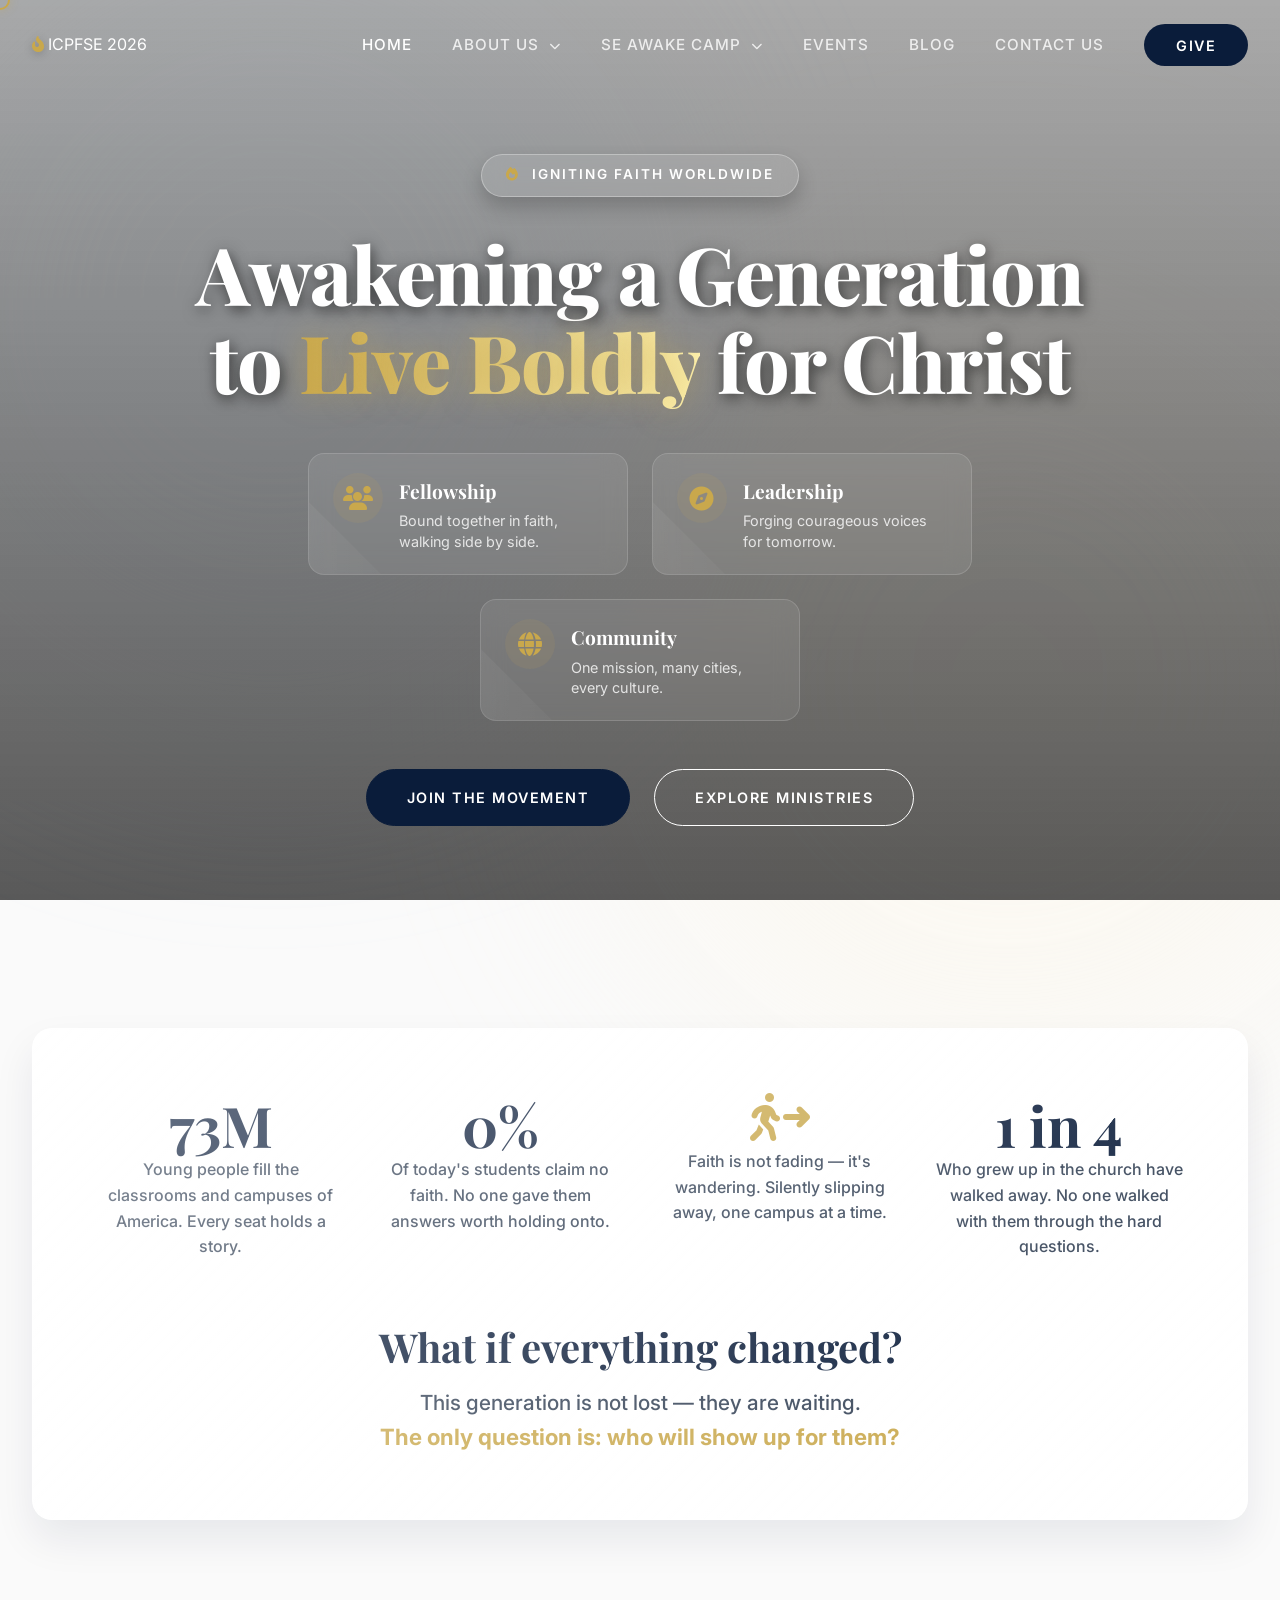
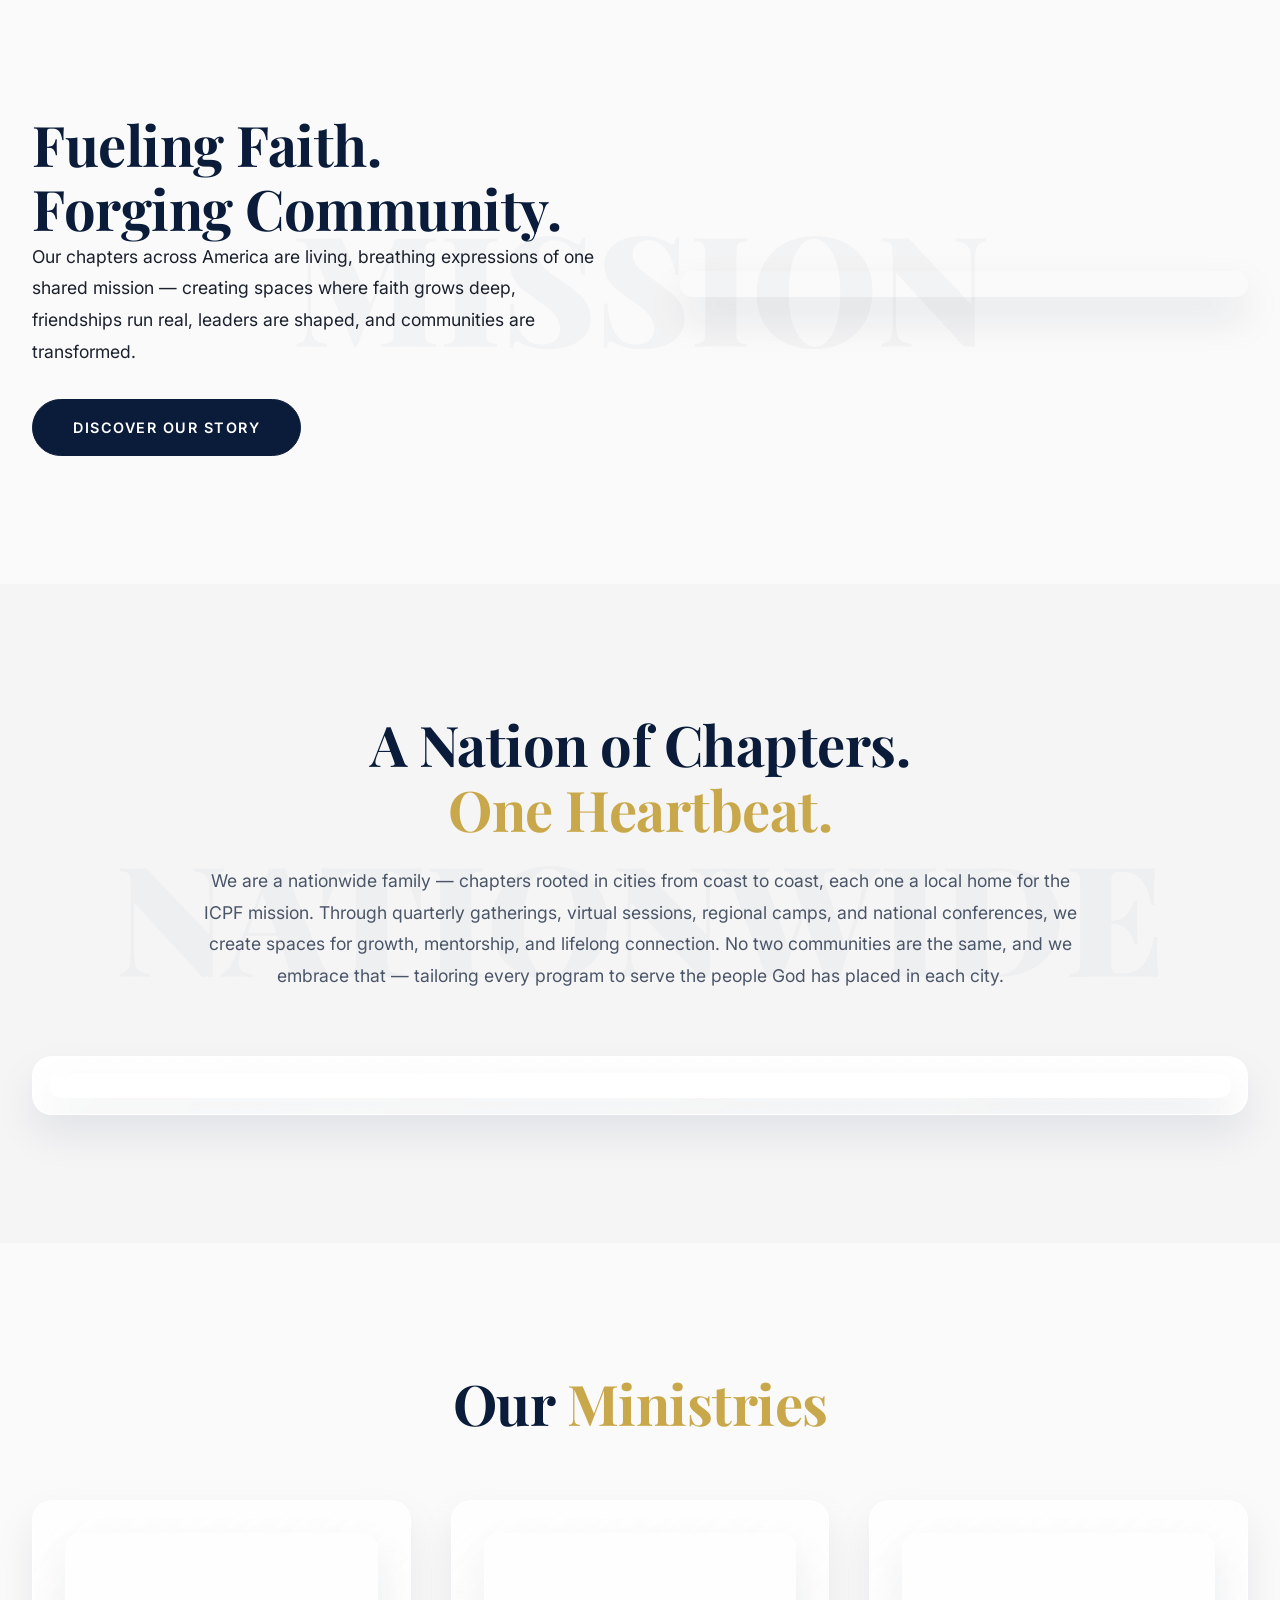
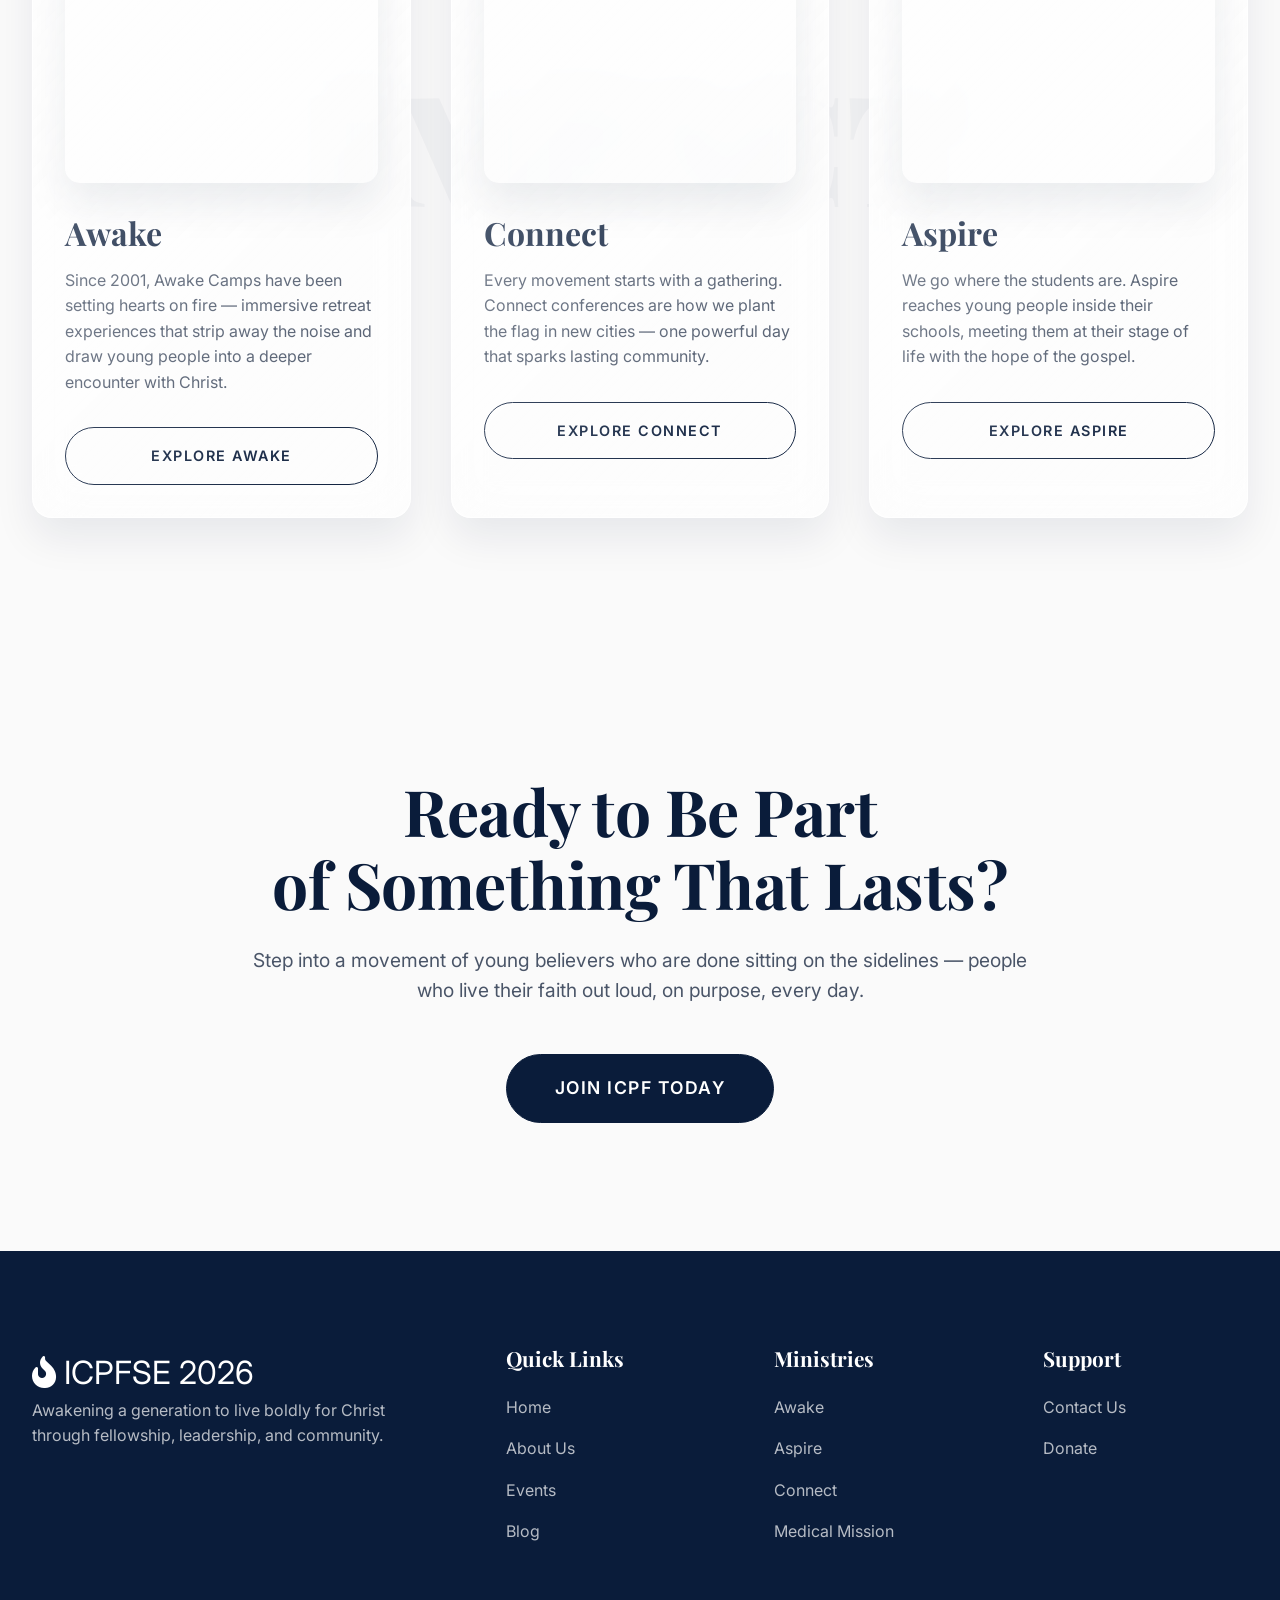
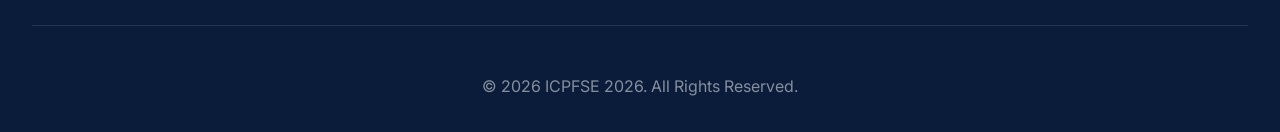
==== commit 624cb023: "Add files via upload" ====
--- a/index.html
+++ b/index.html
@@ -124,8 +124,7 @@
             <div class="tilt-card"
                 style="padding: 4rem; background: #ffffff; backdrop-filter: none; -webkit-backdrop-filter: none; box-shadow: 0 20px 40px rgba(10, 28, 58, 0.08);">
                 <div class="stats-container tilt-content">
-                    <div class="stats-grid"
-                        style="display: grid; grid-template-columns: repeat(4, 1fr); gap: 2rem; text-align: center;">
+                    <div class="stats-grid">
                         <div class="stat-item animate-slide-up delay-100">
                             <h3 style="font-size: 3.5rem; color: var(--color-navy);"><span class="counter"
                                     data-target="73">0</span>M</h3>
--- a/styles.css
+++ b/styles.css
@@ -129,7 +129,7 @@
 .text-white { color: var(--color-white) !important; }
 .text-navy { color: var(--color-navy) !important; }
 
-.section-padding { padding: 8rem 0; position: relative; }
+.section-padding { padding: 8rem 0; position: relative; overflow: hidden; }
 
 /* Subdued Background Text Watermark (Fixed alignment) */
 .bg-text {
@@ -354,10 +354,9 @@
 
 
 /* 3D Glass Cards - Light Theme */
-.tilt-card {
-  background: var(--glass-bg);
-  backdrop-filter: var(--glass-blur);
-  -webkit-backdrop-filter: var(--glass-blur);
+/* 3D Glass Cards - Fallback for older browsers */
+.tilt-card, .feature-card, .reg-card {
+  background: rgba(255, 255, 255, 0.95);
   border: 1px solid var(--glass-border);
   border-radius: 20px;
   padding: 3rem;
@@ -367,6 +366,19 @@
   overflow: hidden;
   transform-style: preserve-3d;
 }
+
+@supports (backdrop-filter: blur(20px)) or (-webkit-backdrop-filter: blur(20px)) {
+  .tilt-card, .feature-card, .reg-card {
+    background: var(--glass-bg);
+    backdrop-filter: var(--glass-blur);
+    -webkit-backdrop-filter: var(--glass-blur);
+  }
+}
+
+.reg-card { border-radius: 24px; padding: 4rem; }
+.feature-card { border-radius: 24px; text-align: center; transition: all var(--transition-medium); padding: 3rem; transform-style: flat; }
+.feature-card:hover { transform: translateY(-15px) scale(1.02); border-color: var(--color-gold); box-shadow: var(--shadow-xl); }
+.feature-icon { font-size: 3.5rem; color: var(--color-gold); margin-bottom: 2rem; display: block; }
 
 .tilt-card::after {
   content: '';
@@ -494,6 +506,27 @@
   display: grid;
   grid-template-columns: repeat(auto-fit, minmax(320px, 1fr));
   gap: 2.5rem;
+}
+
+/* Base Layout Grids */
+.stats-grid {
+  display: grid;
+  grid-template-columns: repeat(4, 1fr);
+  gap: 2rem;
+  text-align: center;
+}
+
+.feature-grid, .partner-grid {
+  display: grid;
+  grid-template-columns: repeat(3, 1fr);
+  gap: 2.5rem;
+}
+.feature-grid { margin-top: 5rem; }
+
+.form-grid {
+  display: grid;
+  grid-template-columns: repeat(2, 1fr);
+  gap: 1.5rem;
 }
 
 /* Timeline / History */
@@ -820,23 +853,24 @@
 @media (max-width: 991px) {
   /* Navigation */
   .hamburger {
-    display: block;
+    display: block !important;
     background: none;
     border: none;
-    font-size: 1.8rem;
+    font-size: 2rem;
     cursor: pointer;
     z-index: 1001;
   }
   .nav-links {
     position: fixed;
     top: 0;
-    right: -100%;
+    right: -350px;
     width: 280px;
     height: 100vh;
     background: var(--color-white);
     flex-direction: column;
+    justify-content: flex-start;
     padding-top: 100px;
-    transition: 0.3s cubic-bezier(0.25, 1, 0.5, 1);
+    transition: 0.4s cubic-bezier(0.25, 1, 0.5, 1);
     box-shadow: -5px 0 15px rgba(0,0,0,0.1);
     z-index: 1000;
   }
@@ -846,7 +880,9 @@
   .navbar .nav-link {
     color: var(--color-navy) !important;
     font-size: 1.1rem;
-    padding: 10px 20px;
+    padding: 15px 20px;
+    width: 100%;
+    text-align: left;
   }
   .dropdown-menu {
     position: static;
@@ -868,11 +904,15 @@
 }
 
 @media (max-width: 768px) {
-  h1, .hero-title, .page-header h1 { font-size: 2.8rem; }
-  h2 { font-size: 2.2rem; }
-  
-  .feature-grid, .partner-grid, .camp-stats {
-    grid-template-columns: 1fr;
+  h1, .hero-title, .page-header h1 { 
+    font-size: 10vw !important; 
+    word-wrap: break-word; 
+    line-height: 1.2;
+  }
+  h2 { font-size: 2rem; }
+  
+  .feature-grid, .partner-grid, .camp-stats, .stats-grid {
+    grid-template-columns: 1fr !important;
     flex-direction: column;
   }
   
@@ -898,4 +938,9 @@
   .registration-form-container {
       margin: 0 auto 3rem;
   }
+  
+  /* Fix iOS Safari background-attachment: fixed bug */
+  .theme-section, .page-header-bg, .hero-bg {
+      background-attachment: scroll !important;
+  }
 }
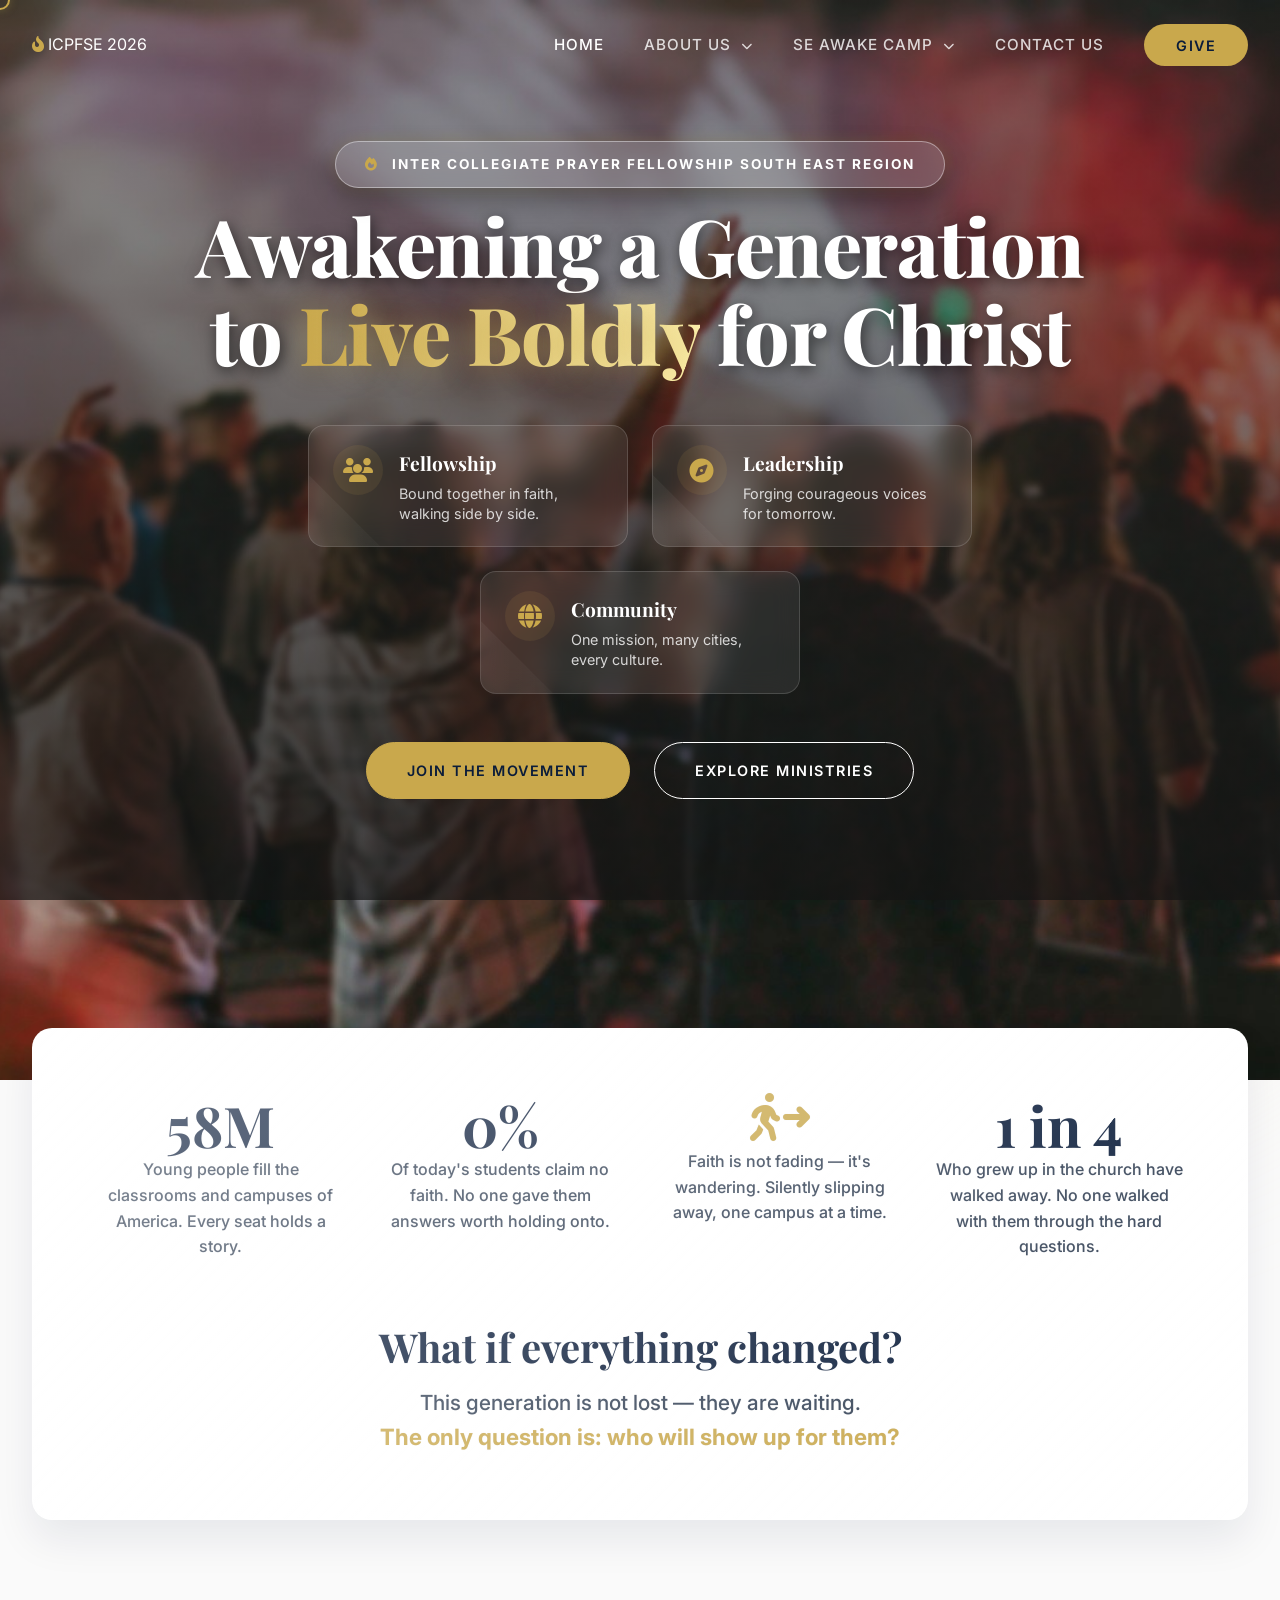
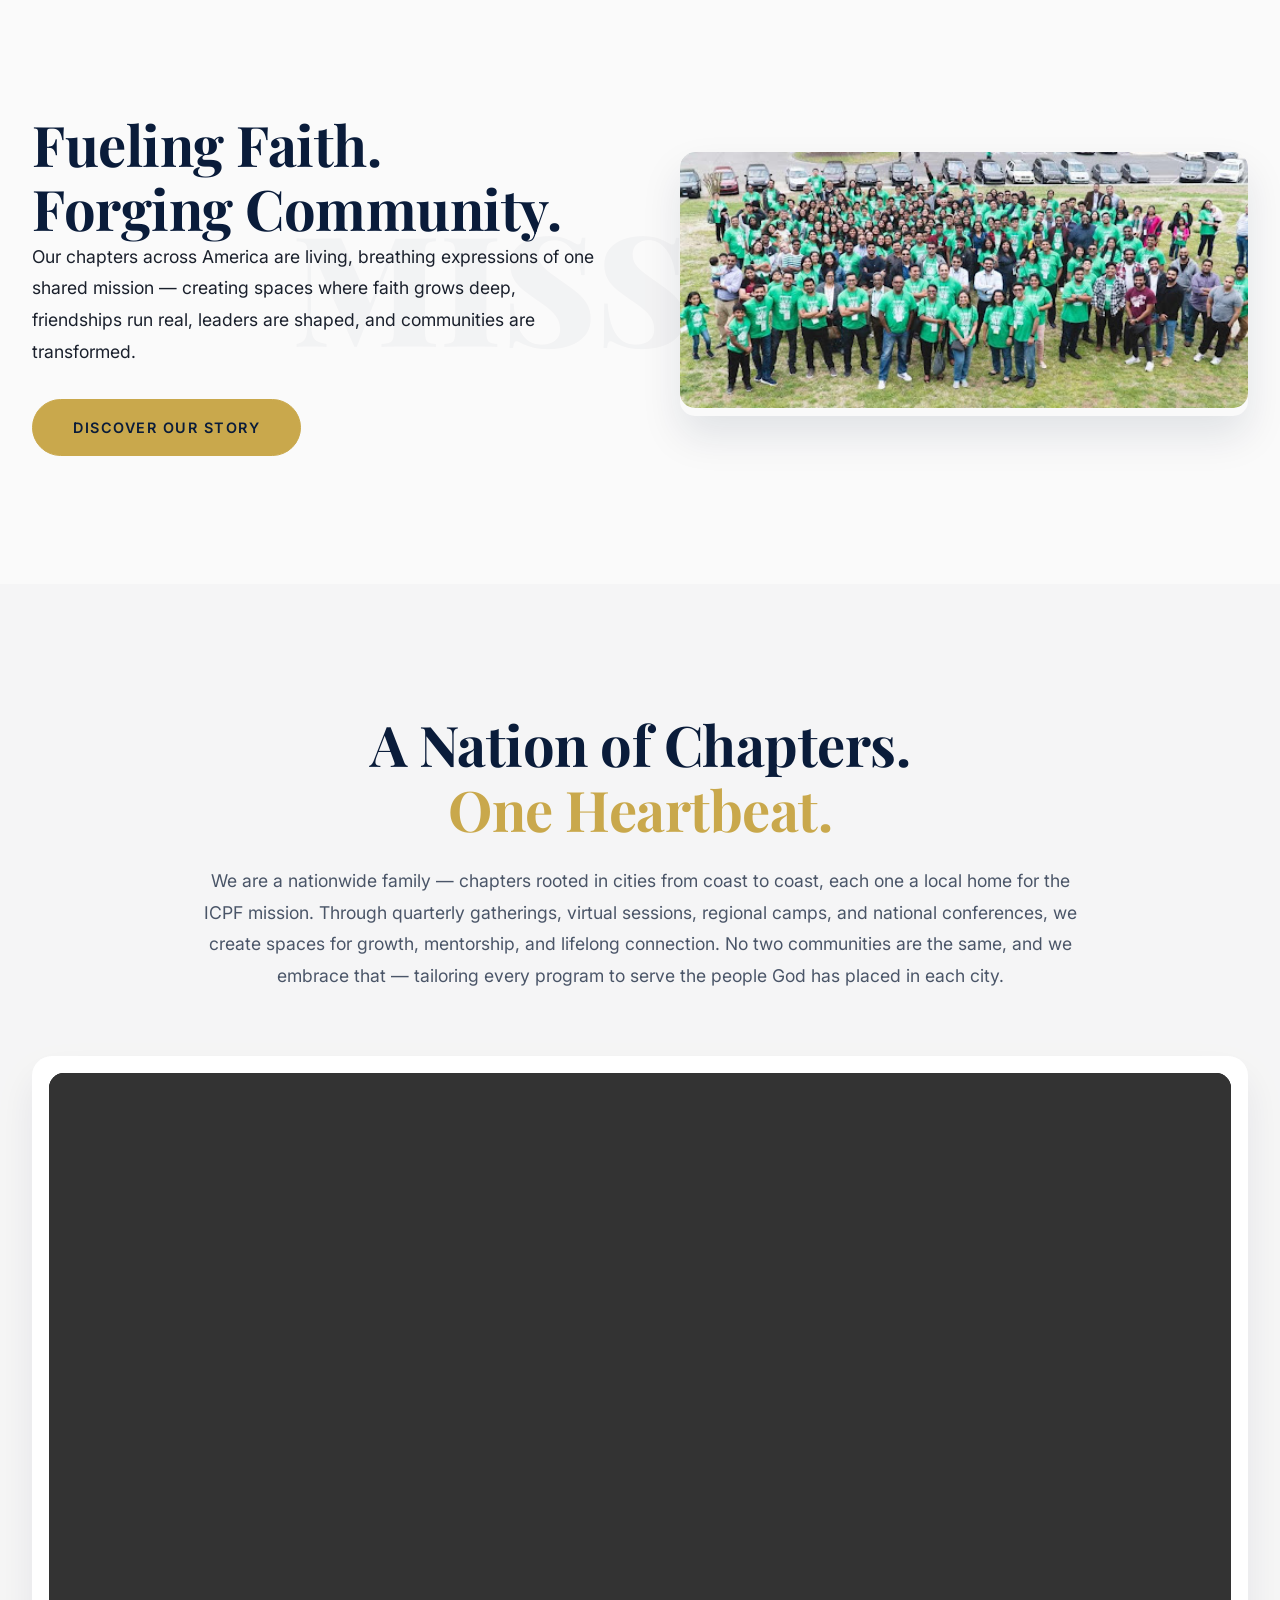
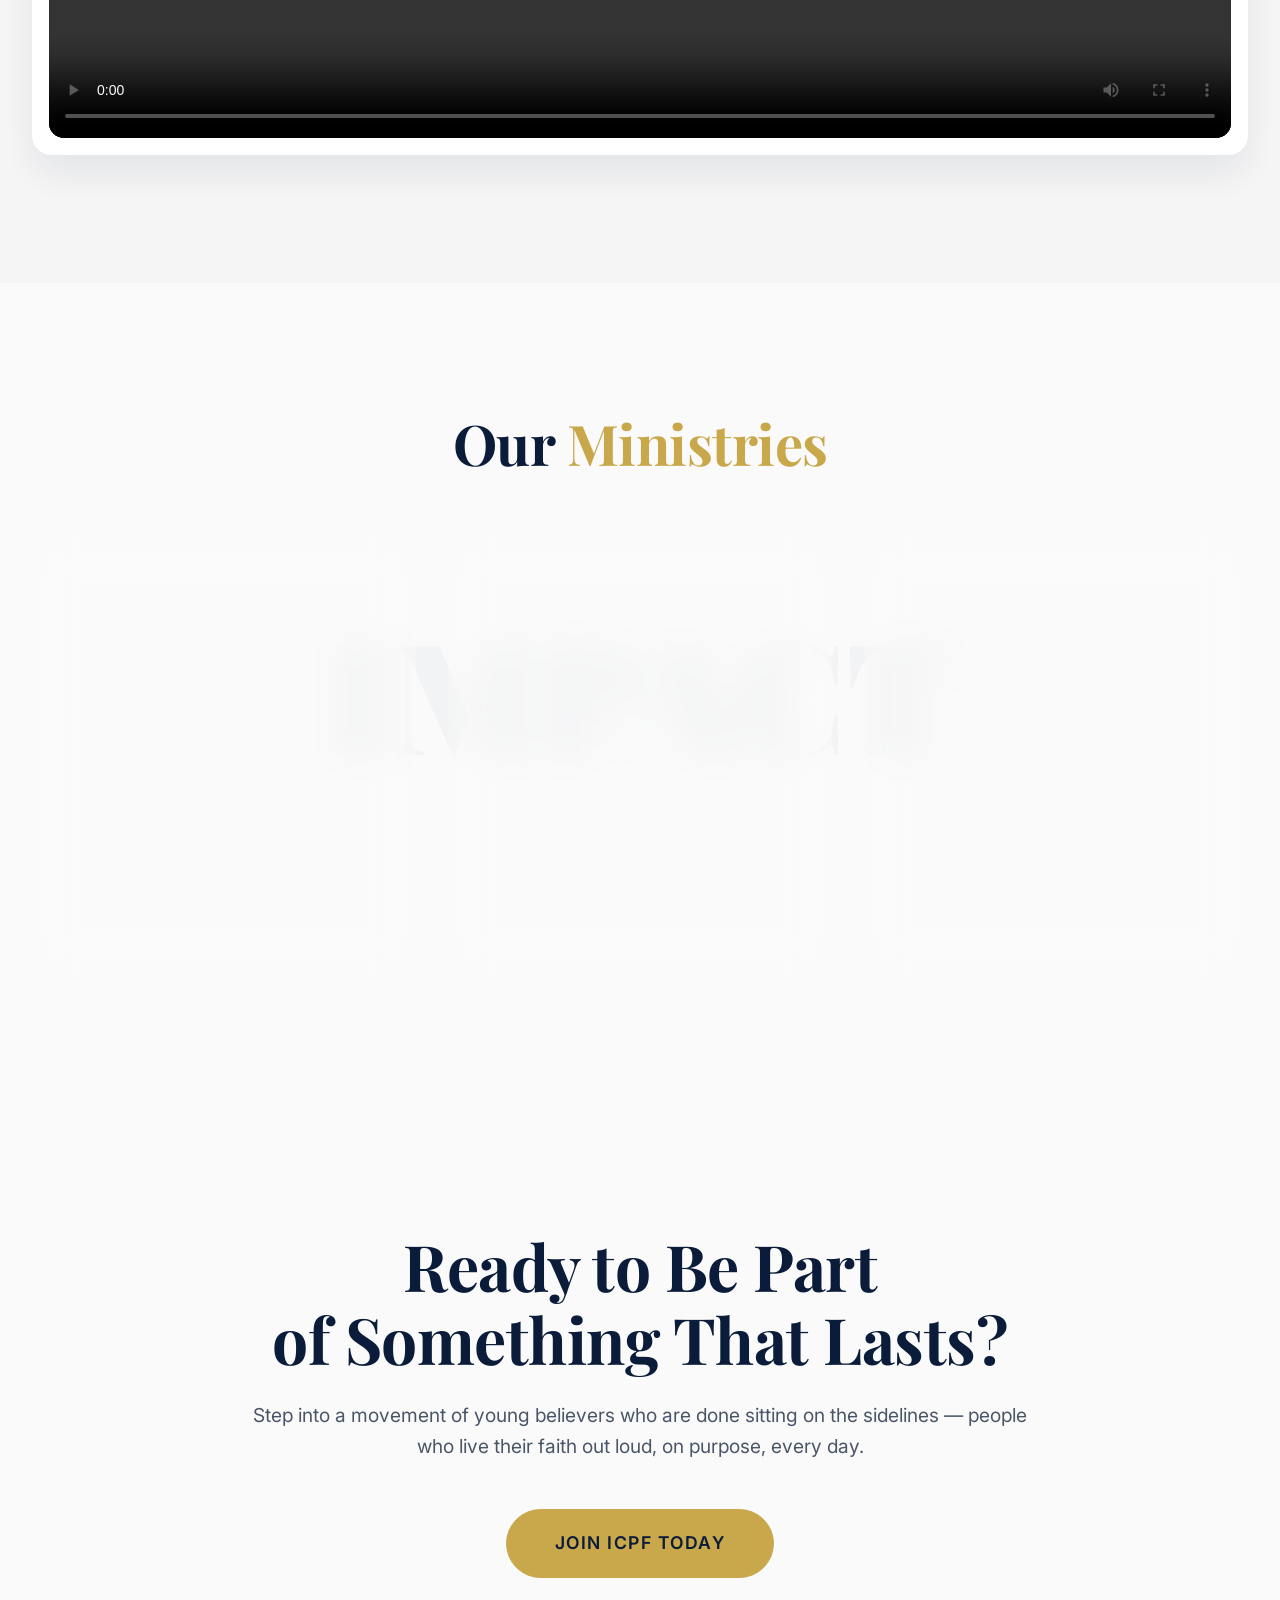
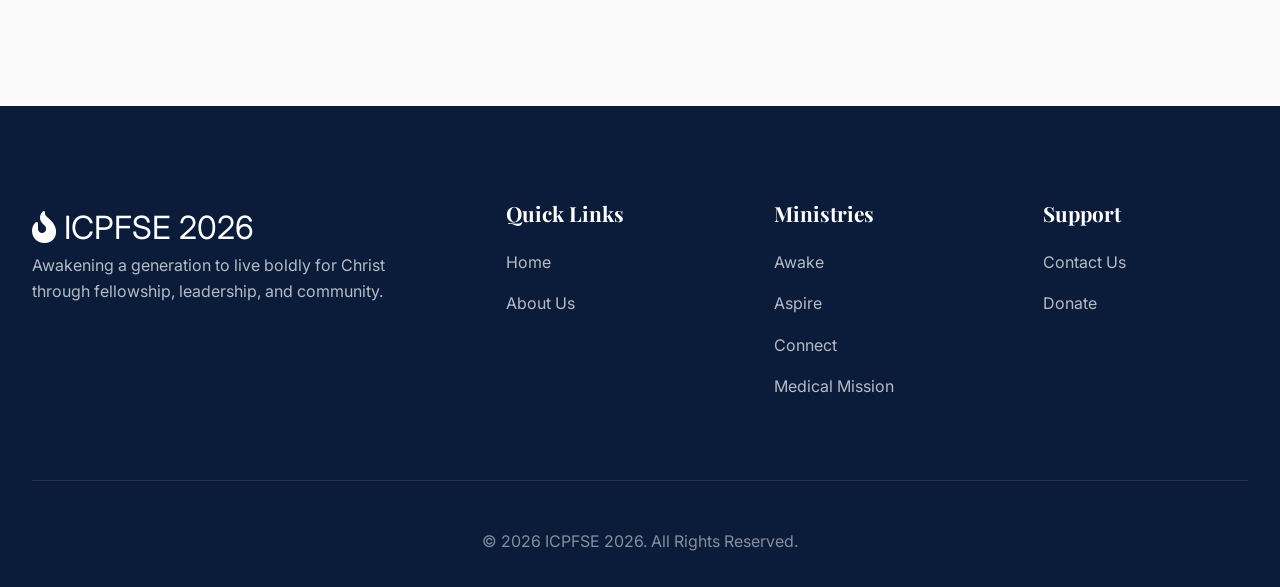
==== commit 53a3072b: "Add files via upload" ====
--- a/index.html
+++ b/index.html
@@ -54,8 +54,8 @@
                         <a href="partner-churches.html" class="dropdown-item">Partner Churches</a>
                     </div>
                 </div>
-                <a href="events.html" class="nav-link">Events</a>
-                <a href="blog.html" class="nav-link">Blog</a>
+                <a href="events.html" class="nav-link" style="display: none;">Events</a>
+                <a href="blog.html" class="nav-link" style="display: none;">Blog</a>
                 <a href="contact.html" class="nav-link">Contact Us</a>
                 <a href="give.html" class="btn nav-give-btn">Give</a>
             </div>
@@ -81,7 +81,9 @@
 
         <div class="hero-content animate-slide-up">
             <div class="hero-badge-creative">
-                <i class="fa-solid fa-fire" style="color: var(--color-gold);"></i> <span>Igniting Faith Worldwide</span>
+                <i class="fa-solid fa-fire" style="color: var(--color-gold);"></i> <span>Inter Collegiate Prayer
+                    Fellowship
+                    South East Region</span>
             </div>
             <h1 class="hero-title">
                 <span>Awakening a Generation</span><br>
@@ -179,8 +181,8 @@
                     leaders are shaped, and communities are transformed.</p>
                 <a href="about.html" class="btn" style="margin-top: 2rem;">Discover Our Story</a>
             </div>
-            <div class="reveal-img-container">
-                <img src="https://picsum.photos/id/1011/800/600" class="reveal-img" alt="Youth Fellowship">
+            <div class="reveal-img-container animate-slide-up delay-200">
+                <img src="2.jpg" alt="Youth Fellowship" style="width: 100%; border-radius: 15px;">
             </div>
         </div>
     </section>
@@ -199,10 +201,14 @@
                 the same, and we embrace that — tailoring every program to serve the people God has placed in each city.
             </p>
 
-            <div class="tilt-card" style="padding: 1rem; background: var(--color-white);">
-                <div class="reveal-img-container tilt-content">
-                    <img src="https://picsum.photos/id/1043/1200/500" class="reveal-img" alt="Map Visualization"
-                        style="width: 100%; opacity: 0.9;">
+            <div
+                style="padding: 1rem; background: rgba(255, 255, 255, 0.95); border-radius: 20px; box-shadow: 0 20px 40px rgba(10, 28, 58, 0.08); border: 1px solid rgba(255, 255, 255, 0.8);">
+                <div
+                    style="position: relative; width: 100%; padding-bottom: 56.25%; border-radius: 15px; overflow: hidden; background: #000;">
+                    <video controls playsinline
+                        style="position: absolute; top: 0; left: 0; width: 100%; height: 100%; border: none; object-fit: contain;">
+                        <source src="icpf_promo.mp4" type="video/mp4">
+                    </video>
                 </div>
             </div>
         </div>
@@ -216,51 +222,53 @@
                 <h2>Our <span class="text-gold">Ministries</span></h2>
             </div>
 
-            <div class="creative-cards-grid">
+            <div style="display: grid; grid-template-columns: repeat(auto-fit, minmax(300px, 1fr)); gap: 2rem;">
                 <!-- Awake -->
-                <div class="tilt-card animate-slide-up delay-100" style="padding: 2rem;">
-                    <div class="reveal-img-container tilt-content" style="height: 250px; margin-bottom: 2rem;">
-                        <img src="https://picsum.photos/id/1018/600/400" class="reveal-img" alt="Awake Camp"
-                            style="width: 100%; height: 100%; object-fit: cover;">
-                    </div>
-                    <div class="tilt-content">
-                        <h3 style="font-size: 2rem; color: var(--color-navy); margin-bottom: 1rem;">Awake</h3>
-                        <p style="color: var(--color-text-light); margin-bottom: 2rem;">Since 2001, Awake Camps have
-                            been setting hearts on fire — immersive retreat experiences that strip away the noise and
-                            draw young people into a deeper encounter with Christ.</p>
-                        <a href="awake-camp.html#awake" class="btn-outline btn" style="width: 100%;">Explore Awake</a>
-                    </div>
+                <div class="creative-card animate-slide-up delay-100 text-center"
+                    style="padding: 3.5rem 2.5rem; background: linear-gradient(135deg, rgba(255,255,255,0.9) 0%, rgba(201, 168, 76, 0.05) 100%); backdrop-filter: blur(20px); border: 1px solid rgba(201, 168, 76, 0.2); border-radius: 24px; box-shadow: 0 15px 35px rgba(10, 28, 58, 0.05);">
+                    <div
+                        style="width: 80px; height: 80px; background: rgba(201, 168, 76, 0.1); border-radius: 50%; display: flex; align-items: center; justify-content: center; margin: 0 auto 2rem; border: 1px solid rgba(201, 168, 76, 0.3); transition: all 0.5s ease;">
+                        <i class="fa-solid fa-fire" style="font-size: 2.5rem; color: var(--color-gold);"></i>
+                    </div>
+                    <h3
+                        style="font-size: 2.2rem; color: var(--color-navy); margin-bottom: 1rem; font-weight: 800; letter-spacing: -0.5px;">
+                        Awake</h3>
+                    <p style="color: var(--color-text-light); line-height: 1.8; font-size: 1.05rem;">Since 2001, Awake
+                        Camps have
+                        been setting hearts on fire — immersive retreat experiences that strip away the noise and
+                        draw young people into a deeper encounter with Christ.</p>
                 </div>
 
                 <!-- Connect -->
-                <div class="tilt-card animate-slide-up delay-200" style="padding: 2rem;">
-                    <div class="reveal-img-container tilt-content" style="height: 250px; margin-bottom: 2rem;">
-                        <img src="https://picsum.photos/id/1019/600/400" class="reveal-img" alt="Connect Conference"
-                            style="width: 100%; height: 100%; object-fit: cover;">
-                    </div>
-                    <div class="tilt-content">
-                        <h3 style="font-size: 2rem; color: var(--color-navy); margin-bottom: 1rem;">Connect</h3>
-                        <p style="color: var(--color-text-light); margin-bottom: 2rem;">Every movement starts with a
-                            gathering. Connect conferences are how we plant the flag in new cities — one powerful day
-                            that sparks lasting community.</p>
-                        <a href="awake-camp.html#connect" class="btn-outline btn" style="width: 100%;">Explore
-                            Connect</a>
-                    </div>
+                <div class="creative-card animate-slide-up delay-200 text-center"
+                    style="padding: 3.5rem 2.5rem; background: linear-gradient(135deg, rgba(255,255,255,0.9) 0%, rgba(201, 168, 76, 0.05) 100%); backdrop-filter: blur(20px); border: 1px solid rgba(201, 168, 76, 0.2); border-radius: 24px; box-shadow: 0 15px 35px rgba(10, 28, 58, 0.05);">
+                    <div
+                        style="width: 80px; height: 80px; background: rgba(201, 168, 76, 0.1); border-radius: 50%; display: flex; align-items: center; justify-content: center; margin: 0 auto 2rem; border: 1px solid rgba(201, 168, 76, 0.3); transition: all 0.5s ease;">
+                        <i class="fa-solid fa-users" style="font-size: 2.5rem; color: var(--color-gold);"></i>
+                    </div>
+                    <h3
+                        style="font-size: 2.2rem; color: var(--color-navy); margin-bottom: 1rem; font-weight: 800; letter-spacing: -0.5px;">
+                        Connect</h3>
+                    <p style="color: var(--color-text-light); line-height: 1.8; font-size: 1.05rem;">Every movement
+                        starts with a
+                        gathering. Connect conferences are how we plant the flag in new cities — one powerful day
+                        that sparks lasting community.</p>
                 </div>
 
                 <!-- Aspire -->
-                <div class="tilt-card animate-slide-up delay-300" style="padding: 2rem;">
-                    <div class="reveal-img-container tilt-content" style="height: 250px; margin-bottom: 2rem;">
-                        <img src="https://picsum.photos/id/1003/600/400" class="reveal-img" alt="Aspire Schools"
-                            style="width: 100%; height: 100%; object-fit: cover;">
-                    </div>
-                    <div class="tilt-content">
-                        <h3 style="font-size: 2rem; color: var(--color-navy); margin-bottom: 1rem;">Aspire</h3>
-                        <p style="color: var(--color-text-light); margin-bottom: 2rem;">We go where the students are.
-                            Aspire reaches young people inside their schools, meeting them at their stage of life with
-                            the hope of the gospel.</p>
-                        <a href="awake-camp.html#aspire" class="btn-outline btn" style="width: 100%;">Explore Aspire</a>
-                    </div>
+                <div class="creative-card animate-slide-up delay-300 text-center"
+                    style="padding: 3.5rem 2.5rem; background: linear-gradient(135deg, rgba(255,255,255,0.9) 0%, rgba(201, 168, 76, 0.05) 100%); backdrop-filter: blur(20px); border: 1px solid rgba(201, 168, 76, 0.2); border-radius: 24px; box-shadow: 0 15px 35px rgba(10, 28, 58, 0.05);">
+                    <div
+                        style="width: 80px; height: 80px; background: rgba(201, 168, 76, 0.1); border-radius: 50%; display: flex; align-items: center; justify-content: center; margin: 0 auto 2rem; border: 1px solid rgba(201, 168, 76, 0.3); transition: all 0.5s ease;">
+                        <i class="fa-solid fa-graduation-cap" style="font-size: 2.5rem; color: var(--color-gold);"></i>
+                    </div>
+                    <h3
+                        style="font-size: 2.2rem; color: var(--color-navy); margin-bottom: 1rem; font-weight: 800; letter-spacing: -0.5px;">
+                        Aspire</h3>
+                    <p style="color: var(--color-text-light); line-height: 1.8; font-size: 1.05rem;">We go where the
+                        students are.
+                        Aspire reaches young people inside their schools, meeting them at their stage of life with
+                        the hope of the gospel.</p>
                 </div>
             </div>
         </div>
@@ -298,8 +306,8 @@
                     <ul class="footer-links">
                         <li><a href="index.html">Home</a></li>
                         <li><a href="about.html">About Us</a></li>
-                        <li><a href="events.html">Events</a></li>
-                        <li><a href="blog.html">Blog</a></li>
+                        <li style="display: none;"><a href="events.html">Events</a></li>
+                        <li style="display: none;"><a href="blog.html">Blog</a></li>
                     </ul>
                 </div>
 
@@ -333,4 +341,4 @@
     <script src="script.js"></script>
 </body>
 
-</html>
+</html>
--- a/styles.css
+++ b/styles.css
@@ -2,24 +2,28 @@
   /* Premium Light "White Mixed" Colors for Christian Aesthetic */
   --color-bg-light: #FAFAFA;
   --color-white: #FFFFFF;
-  --color-navy: #0A1C3A; /* Deep blue for high contrast text/accents */
-  --color-gold: #C9A84C; /* Soft premium gold */
+  --color-navy: #0A1C3A;
+  /* Deep blue for high contrast text/accents */
+  --color-gold: #C9A84C;
+  /* Soft premium gold */
   --color-gold-hover: #D4B662;
   --color-blue-light: #E6F0FA;
-  
-  --color-text-dark: #1A202C; /* Main text */
-  --color-text-light: #4A5568; /* Subtext */
-  
+
+  --color-text-dark: #1A202C;
+  /* Main text */
+  --color-text-light: #4A5568;
+  /* Subtext */
+
   /* Light Glassmorphism */
   --glass-bg: rgba(255, 255, 255, 0.6);
   --glass-border: rgba(255, 255, 255, 0.8);
   --glass-blur: blur(24px);
   --glass-shadow: 0 20px 40px rgba(10, 28, 58, 0.08);
-  
+
   /* Fonts */
   --font-heading: 'Playfair Display', serif;
   --font-body: 'Inter', sans-serif;
-  
+
   /* Transitions */
   --transition-fast: 0.2s cubic-bezier(0.25, 1, 0.5, 1);
   --transition-normal: 0.5s cubic-bezier(0.25, 1, 0.5, 1);
@@ -33,8 +37,10 @@
 
 .custom-cursor {
   position: fixed;
-  top: 0; left: 0;
-  width: 20px; height: 20px;
+  top: 0;
+  left: 0;
+  width: 20px;
+  height: 20px;
   background: transparent;
   border: 2px solid var(--color-gold);
   border-radius: 50%;
@@ -53,7 +59,9 @@
 
 /* Base Reset */
 * {
-  margin: 0; padding: 0; box-sizing: border-box;
+  margin: 0;
+  padding: 0;
+  box-sizing: border-box;
 }
 
 html {
@@ -71,10 +79,12 @@
 }
 
 /* Soft Ethereal Animated Background */
-body::before, body::after {
+body::before,
+body::after {
   content: '';
   position: fixed;
-  width: 800px; height: 800px;
+  width: 800px;
+  height: 800px;
   border-radius: 50%;
   filter: blur(120px);
   z-index: -1;
@@ -83,37 +93,63 @@
 }
 
 body::before {
-  background: #E6F0FA; /* Soft Light Blue */
-  top: -10%; left: -10%;
+  background: #E6F0FA;
+  /* Soft Light Blue */
+  top: -10%;
+  left: -10%;
   animation: floatOrb 20s ease-in-out infinite alternate;
 }
 
 body::after {
-  background: #FEF7E6; /* Soft Warm Gold/White */
-  bottom: -20%; right: -10%;
+  background: #FEF7E6;
+  /* Soft Warm Gold/White */
+  bottom: -20%;
+  right: -10%;
   animation: floatOrb 25s ease-in-out infinite alternate-reverse;
 }
 
 @keyframes floatOrb {
-  0% { transform: translate(0, 0) scale(1); }
-  100% { transform: translate(100px, 100px) scale(1.2); }
+  0% {
+    transform: translate(0, 0) scale(1);
+  }
+
+  100% {
+    transform: translate(100px, 100px) scale(1.2);
+  }
 }
 
 /* Typography */
-h1, h2, h3, h4, h5, h6 {
+h1,
+h2,
+h3,
+h4,
+h5,
+h6 {
   font-family: var(--font-heading);
   font-weight: 700;
   line-height: 1.15;
   color: var(--color-navy);
 }
 
-h1 { font-size: 4.5rem; letter-spacing: -1px; }
-h2 { font-size: 3.5rem; letter-spacing: -0.5px; }
+h1 {
+  font-size: 4.5rem;
+  letter-spacing: -1px;
+}
+
+h2 {
+  font-size: 3.5rem;
+  letter-spacing: -0.5px;
+}
 
 a {
-  text-decoration: none; color: inherit; cursor: none;
-}
-ul { list-style: none; }
+  text-decoration: none;
+  color: inherit;
+  cursor: none;
+}
+
+ul {
+  list-style: none;
+}
 
 /* Utility Classes */
 .container {
@@ -124,12 +160,27 @@
   z-index: 2;
 }
 
-.text-center { text-align: center; }
-.text-gold { color: var(--color-gold) !important; }
-.text-white { color: var(--color-white) !important; }
-.text-navy { color: var(--color-navy) !important; }
-
-.section-padding { padding: 8rem 0; position: relative; overflow: hidden; }
+.text-center {
+  text-align: center;
+}
+
+.text-gold {
+  color: var(--color-gold) !important;
+}
+
+.text-white {
+  color: var(--color-white) !important;
+}
+
+.text-navy {
+  color: var(--color-navy) !important;
+}
+
+.section-padding {
+  padding: 8rem 0;
+  position: relative;
+  overflow: hidden;
+}
 
 /* Subdued Background Text Watermark (Fixed alignment) */
 .bg-text {
@@ -139,7 +190,8 @@
   transform: translate(-50%, -50%);
   font-size: 12vw;
   font-weight: 900;
-  color: rgba(10, 28, 58, 0.03); /* Very faint navy */
+  color: rgba(10, 28, 58, 0.03);
+  /* Very faint navy */
   white-space: nowrap;
   z-index: 0;
   pointer-events: none;
@@ -152,56 +204,71 @@
 /* Buttons */
 .btn {
   display: inline-flex;
-  align-items: center; justify-content: center;
+  align-items: center;
+  justify-content: center;
   padding: 1rem 2.5rem;
   border-radius: 50px;
   font-weight: 600;
   font-family: var(--font-body);
   transition: all var(--transition-normal);
-  border: 1px solid var(--color-navy);
+  border: 1px solid var(--color-gold);
   text-transform: uppercase;
   letter-spacing: 1.5px;
   font-size: 0.9rem;
   position: relative;
   overflow: hidden;
   z-index: 1;
-  background: var(--color-navy);
-  color: var(--color-white);
+  background: var(--color-gold);
+  color: var(--color-navy);
   cursor: none;
 }
 
 .btn::before {
   content: '';
   position: absolute;
-  top: 0; left: 0; width: 0%; height: 100%;
-  background: var(--color-gold);
+  top: 0;
+  left: 0;
+  width: 0%;
+  height: 100%;
+  background: rgba(255, 255, 255, 0.2);
   transition: width 0.4s ease;
   z-index: -1;
 }
 
 .btn:hover {
-  box-shadow: 0 10px 25px rgba(201, 168, 76, 0.4);
-  color: var(--color-navy);
+  box-shadow: 0 15px 35px rgba(255, 255, 255, 0.1);
+  color: var(--color-white);
   transform: translateY(-3px);
-  border-color: var(--color-gold);
-}
-.btn:hover::before { width: 100%; }
+  border-color: rgba(255, 255, 255, 0.5);
+  backdrop-filter: blur(15px);
+  -webkit-backdrop-filter: blur(15px);
+}
+
+.btn:hover::before {
+  width: 100%;
+}
 
 .btn-outline {
   background: transparent;
+  color: var(--color-gold);
+  border: 1px solid var(--color-gold);
+}
+
+.btn-outline:hover {
   color: var(--color-navy);
-  border: 1px solid var(--color-navy);
-}
-.btn-outline:hover {
-  color: var(--color-white);
-  border-color: var(--color-navy);
-}
-.btn-outline::before { background: var(--color-navy); }
+  border-color: var(--color-gold);
+}
+
+.btn-outline::before {
+  background: var(--color-gold);
+}
 
 /* Navigation */
 .navbar {
   position: fixed;
-  top: 0; left: 0; width: 100%;
+  top: 0;
+  left: 0;
+  width: 100%;
   padding: 1.5rem 0;
   z-index: 1000;
   transition: all var(--transition-normal);
@@ -213,33 +280,67 @@
   backdrop-filter: blur(20px);
   -webkit-backdrop-filter: blur(20px);
   padding: 1rem 0;
-  box-shadow: 0 4px 20px rgba(0,0,0,0.05);
-}
-
-.nav-container { display: flex; justify-content: space-between; align-items: center; }
-
-.hamburger { display: none; }
+  box-shadow: 0 4px 20px rgba(0, 0, 0, 0.05);
+}
+
+.nav-container {
+  display: flex;
+  justify-content: space-between;
+  align-items: center;
+}
+
+.hamburger {
+  display: none;
+}
 
 /* In a light theme, we need the nav links to be dark when scrolled, or dark on light pages */
-.navbar .logo { color: var(--color-white); transition: color 0.3s; }
-.navbar.scrolled .logo { color: var(--color-navy); }
-.navbar .logo i { color: var(--color-gold); filter: drop-shadow(0 2px 4px rgba(0,0,0,0.2)); }
-
-.nav-links { display: flex; gap: 2.5rem; align-items: center; }
+.navbar .logo {
+  color: var(--color-white);
+  transition: color 0.3s;
+}
+
+.navbar.scrolled .logo {
+  color: var(--color-navy);
+}
+
+.navbar .logo i {
+  color: var(--color-gold);
+  filter: drop-shadow(0 2px 4px rgba(0, 0, 0, 0.2));
+}
+
+.nav-links {
+  display: flex;
+  gap: 2.5rem;
+  align-items: center;
+}
 
 .navbar .nav-link {
-  color: rgba(255,255,255,0.8);
-  font-weight: 500; font-size: 0.95rem;
+  color: rgba(255, 255, 255, 0.8);
+  font-weight: 500;
+  font-size: 0.95rem;
   transition: all var(--transition-fast);
   text-transform: uppercase;
   letter-spacing: 1px;
 }
 
-.navbar.scrolled .nav-link { color: var(--color-text-dark); }
-.navbar .nav-link:hover, .navbar .nav-link.active { color: var(--color-white); }
-.navbar.scrolled .nav-link:hover, .navbar.scrolled .nav-link.active { color: var(--color-gold); }
-
-.nav-give-btn { padding: 0.6rem 2rem; border: none; }
+.navbar.scrolled .nav-link {
+  color: var(--color-text-dark);
+}
+
+.navbar .nav-link:hover,
+.navbar .nav-link.active {
+  color: var(--color-white);
+}
+
+.navbar.scrolled .nav-link:hover,
+.navbar.scrolled .nav-link.active {
+  color: var(--color-gold);
+}
+
+.nav-give-btn {
+  padding: 0.6rem 2rem;
+  border: none;
+}
 
 /* Dropdown Navigation */
 .dropdown {
@@ -295,7 +396,8 @@
   grid-template-columns: repeat(auto-fill, minmax(280px, 1fr));
   gap: 4rem 2rem;
   margin-top: 4rem;
-  scroll-margin-top: 120px; /* Accounts for fixed navbar */
+  scroll-margin-top: 120px;
+  /* Accounts for fixed navbar */
 }
 
 #leadership-team {
@@ -315,7 +417,7 @@
   border-radius: 50%;
   overflow: hidden;
   border: 4px solid var(--color-white);
-  box-shadow: 0 10px 30px rgba(0,0,0,0.1);
+  box-shadow: 0 10px 30px rgba(0, 0, 0, 0.1);
   transition: all 0.5s cubic-bezier(0.175, 0.885, 0.32, 1.275);
   background: var(--color-white);
 }
@@ -355,7 +457,9 @@
 
 /* 3D Glass Cards - Light Theme */
 /* 3D Glass Cards - Fallback for older browsers */
-.tilt-card, .feature-card, .reg-card {
+.tilt-card,
+.feature-card,
+.reg-card {
   background: rgba(255, 255, 255, 0.95);
   border: 1px solid var(--glass-border);
   border-radius: 20px;
@@ -365,26 +469,55 @@
   position: relative;
   overflow: hidden;
   transform-style: preserve-3d;
-}
+
+}
+
 
 @supports (backdrop-filter: blur(20px)) or (-webkit-backdrop-filter: blur(20px)) {
-  .tilt-card, .feature-card, .reg-card {
+
+  .tilt-card,
+  .feature-card,
+  .reg-card {
     background: var(--glass-bg);
     backdrop-filter: var(--glass-blur);
     -webkit-backdrop-filter: var(--glass-blur);
   }
 }
 
-.reg-card { border-radius: 24px; padding: 4rem; }
-.feature-card { border-radius: 24px; text-align: center; transition: all var(--transition-medium); padding: 3rem; transform-style: flat; }
-.feature-card:hover { transform: translateY(-15px) scale(1.02); border-color: var(--color-gold); box-shadow: var(--shadow-xl); }
-.feature-icon { font-size: 3.5rem; color: var(--color-gold); margin-bottom: 2rem; display: block; }
+.reg-card {
+  border-radius: 24px;
+  padding: 4rem;
+}
+
+.feature-card {
+  border-radius: 24px;
+  text-align: center;
+  transition: all var(--transition-medium);
+  padding: 3rem;
+  transform-style: flat;
+}
+
+.feature-card:hover {
+  transform: translateY(-15px) scale(1.02);
+  border-color: var(--color-gold);
+  box-shadow: var(--shadow-xl);
+}
+
+.feature-icon {
+  font-size: 3.5rem;
+  color: var(--color-gold);
+  margin-bottom: 2rem;
+  display: block;
+}
 
 .tilt-card::after {
   content: '';
   position: absolute;
-  top: 0; left: 0; width: 100%; height: 100%;
-  background: linear-gradient(135deg, rgba(255,255,255,0.4), transparent);
+  top: 0;
+  left: 0;
+  width: 100%;
+  height: 100%;
+  background: linear-gradient(135deg, rgba(255, 255, 255, 0.4), transparent);
   pointer-events: none;
 }
 
@@ -393,52 +526,90 @@
 }
 
 .tilt-content {
-  transform: translateZ(30px);
+  transform: translateZ(30px) scale(1);
+  -webkit-font-smoothing: antialiased;
+  -moz-osx-font-smoothing: grayscale;
+  backface-visibility: hidden;
+  text-shadow: 0 0 1px rgba(10, 28, 58, 0.1);
 }
 
 /* Hero Section */
 .hero {
   min-height: 100vh;
   position: relative;
-  display: flex; align-items: center; justify-content: center;
+  display: flex;
+  align-items: center;
+  justify-content: center;
   text-align: center;
   padding-top: 5rem;
+  padding-bottom: 4rem;
 }
 
 .hero-img-wrapper {
-  position: absolute; top: 0; left: 0; width: 100%; height: 120%; z-index: 1; overflow: hidden;
+  position: absolute;
+  top: 0;
+  left: 0;
+  width: 100%;
+  height: 120%;
+  z-index: 1;
+  overflow: hidden;
 }
 
 .hero-bg {
-  width: 100%; height: 100%;
+  width: 100%;
+  height: 100%;
   background: url('hero.jpg.jpg') center/cover;
   animation: slowZoom 20s ease-in-out infinite alternate;
 }
 
 @keyframes slowZoom {
-  0% { transform: scale(1); }
-  100% { transform: scale(1.1); }
+  0% {
+    transform: scale(1);
+  }
+
+  100% {
+    transform: scale(1.1);
+  }
 }
 
 .hero-overlay {
-  position: absolute; top: 0; left: 0; width: 100%; height: 100%;
+  position: absolute;
+  top: 0;
+  left: 0;
+  width: 100%;
+  height: 100%;
   background: linear-gradient(to bottom, rgba(50, 50, 50, 0.4), rgba(20, 20, 20, 0.7));
   z-index: 2;
 }
 
-.hero-content { position: relative; z-index: 3; max-width: 1000px; padding: 0 2rem; color: var(--color-white); }
+.hero-content {
+  position: relative;
+  z-index: 3;
+  max-width: 1000px;
+  padding: 0 2rem;
+  color: var(--color-white);
+}
 
 .hero-title {
-  font-size: 4.5rem; margin-bottom: 1.5rem; line-height: 1.1;
+  font-size: 4.5rem;
+  margin-bottom: 1.5rem;
+  line-height: 1.1;
   color: var(--color-white);
-  text-shadow: 0 4px 20px rgba(0,0,0,0.3);
+  text-shadow: 0 4px 20px rgba(0, 0, 0, 0.3);
 }
 
 .hero-subtitle {
-  font-size: 1.3rem; font-weight: 300; margin-bottom: 3rem; color: rgba(255,255,255,0.9);
-}
-
-.hero-buttons { display: flex; gap: 1.5rem; justify-content: center; }
+  font-size: 1.3rem;
+  font-weight: 300;
+  margin-bottom: 3rem;
+  color: rgba(255, 255, 255, 0.9);
+}
+
+.hero-buttons {
+  display: flex;
+  gap: 1.5rem;
+  justify-content: center;
+}
 
 /* Sub-page Header Styles */
 .page-header {
@@ -448,15 +619,21 @@
   align-items: center;
   justify-content: center;
   text-align: center;
-  padding-top: 8rem; /* Clears fixed navbar */
+  padding-top: 8rem;
+  padding-bottom: 4rem;
+  /* Clears fixed navbar */
   color: var(--color-white);
   overflow: hidden;
 }
 
 .page-header-bg {
   position: absolute;
-  top: 0; left: 0; width: 100%; height: 100%;
-  background: var(--color-navy); /* Fallback */
+  top: 0;
+  left: 0;
+  width: 100%;
+  height: 100%;
+  background: var(--color-navy);
+  /* Fallback */
   z-index: 1;
 }
 
@@ -469,19 +646,24 @@
   font-size: 4.5rem;
   font-weight: 800;
   margin-bottom: 1rem;
-  text-shadow: 0 4px 15px rgba(0,0,0,0.4);
+  text-shadow: 0 4px 15px rgba(0, 0, 0, 0.4);
 }
 
 .page-header p {
   font-size: 1.3rem;
   max-width: 800px;
   margin: 0 auto;
-  color: rgba(255,255,255,0.9);
-  text-shadow: 0 2px 10px rgba(0,0,0,0.3);
+  color: rgba(255, 255, 255, 0.9);
+  text-shadow: 0 2px 10px rgba(0, 0, 0, 0.3);
 }
 
 /* Split Section */
-.split-section { display: grid; grid-template-columns: 1fr 1fr; gap: 5rem; align-items: center; }
+.split-section {
+  display: grid;
+  grid-template-columns: 1fr 1fr;
+  gap: 5rem;
+  align-items: center;
+}
 
 /* Image Reveal (Clip Path) */
 .reveal-img-container {
@@ -492,7 +674,8 @@
 }
 
 .reveal-img {
-  width: 100%; height: auto;
+  width: 100%;
+  height: auto;
   clip-path: polygon(0 0, 0 0, 0 100%, 0% 100%);
   transition: clip-path 1.5s cubic-bezier(0.77, 0, 0.175, 1);
 }
@@ -516,12 +699,16 @@
   text-align: center;
 }
 
-.feature-grid, .partner-grid {
+.feature-grid,
+.partner-grid {
   display: grid;
   grid-template-columns: repeat(3, 1fr);
   gap: 2.5rem;
 }
-.feature-grid { margin-top: 5rem; }
+
+.feature-grid {
+  margin-top: 5rem;
+}
 
 .form-grid {
   display: grid;
@@ -531,17 +718,38 @@
 
 /* Timeline / History */
 .creative-timeline {
-  position: relative; max-width: 1000px; margin: 4rem auto 0;
-}
+  position: relative;
+  max-width: 1000px;
+  margin: 4rem auto 0;
+}
+
 .creative-timeline::before {
-  content: ''; position: absolute; top: 0; bottom: 0; left: 50px; width: 2px;
+  content: '';
+  position: absolute;
+  top: 0;
+  bottom: 0;
+  left: 50px;
+  width: 2px;
   background: linear-gradient(to bottom, transparent, var(--color-gold), transparent);
 }
-.timeline-event { display: flex; margin-bottom: 4rem; position: relative; }
+
+.timeline-event {
+  display: flex;
+  margin-bottom: 4rem;
+  position: relative;
+}
+
 .timeline-dot {
-  width: 20px; height: 20px; background: var(--color-gold); border-radius: 50%;
-  position: absolute; left: 41px; top: 10px; box-shadow: 0 0 15px rgba(201, 168, 76, 0.5);
-}
+  width: 20px;
+  height: 20px;
+  background: var(--color-gold);
+  border-radius: 50%;
+  position: absolute;
+  left: 41px;
+  top: 10px;
+  box-shadow: 0 0 15px rgba(201, 168, 76, 0.5);
+}
+
 .timeline-content {
   margin-left: 100px;
   width: calc(100% - 100px);
@@ -559,12 +767,10 @@
   left: -150%;
   width: 200%;
   height: 200%;
-  background: linear-gradient(
-    45deg,
-    transparent,
-    rgba(255, 255, 255, 0.2),
-    transparent
-  );
+  background: linear-gradient(45deg,
+      transparent,
+      rgba(255, 255, 255, 0.2),
+      transparent);
   transform: rotate(45deg);
   transition: all 0.6s ease;
 }
@@ -578,7 +784,12 @@
   box-shadow: 0 15px 30px rgba(201, 168, 76, 0.2);
 }
 
-.timeline-date { font-family: var(--font-heading); font-size: 1.5rem; color: var(--color-gold); margin-bottom: 0.5rem; }
+.timeline-date {
+  font-family: var(--font-heading);
+  font-size: 1.5rem;
+  color: var(--color-gold);
+  margin-bottom: 0.5rem;
+}
 
 /* Footer */
 .footer {
@@ -587,27 +798,69 @@
   padding: 6rem 0 2rem;
 }
 
-.footer-grid { display: grid; grid-template-columns: 2fr 1fr 1fr 1fr; gap: 4rem; margin-bottom: 4rem; }
-
-.footer-title { margin-bottom: 1.5rem; font-size: 1.3rem; color: var(--color-white); }
-.footer-links li { margin-bottom: 1rem; }
-.footer-links a { color: rgba(255,255,255,0.7); transition: all var(--transition-fast); }
-.footer-links a:hover { color: var(--color-gold); }
+.footer-grid {
+  display: grid;
+  grid-template-columns: 2fr 1fr 1fr 1fr;
+  gap: 4rem;
+  margin-bottom: 4rem;
+}
+
+.footer-title {
+  margin-bottom: 1.5rem;
+  font-size: 1.3rem;
+  color: var(--color-white);
+}
+
+.footer-links li {
+  margin-bottom: 1rem;
+}
+
+.footer-links a {
+  color: rgba(255, 255, 255, 0.7);
+  transition: all var(--transition-fast);
+}
+
+.footer-links a:hover {
+  color: var(--color-gold);
+}
 
 /* Animations */
-.animate-slide-up { opacity: 0; transform: translateY(40px); transition: opacity 1s cubic-bezier(0.25, 1, 0.5, 1), transform 1s cubic-bezier(0.25, 1, 0.5, 1); }
-.is-visible { opacity: 1; transform: translateY(0); }
-.delay-100 { transition-delay: 0.1s; }
-.delay-200 { transition-delay: 0.2s; }
-.delay-300 { transition-delay: 0.3s; }
-.delay-400 { transition-delay: 0.4s; }
+.animate-slide-up {
+  opacity: 0;
+  transform: translateY(40px);
+  transition: opacity 1s cubic-bezier(0.25, 1, 0.5, 1), transform 1s cubic-bezier(0.25, 1, 0.5, 1);
+}
+
+.is-visible {
+  opacity: 1;
+  transform: translateY(0);
+}
+
+.delay-100 {
+  transition-delay: 0.1s;
+}
+
+.delay-200 {
+  transition-delay: 0.2s;
+}
+
+.delay-300 {
+  transition-delay: 0.3s;
+}
+
+.delay-400 {
+  transition-delay: 0.4s;
+}
 
 /* Responsive styles removed to force PC view on mobile */
 
 /* FX Particles */
 .fx-particles {
   position: absolute;
-  top: 0; left: 0; width: 100%; height: 100%;
+  top: 0;
+  left: 0;
+  width: 100%;
+  height: 100%;
   pointer-events: none;
   z-index: 2;
   overflow: hidden;
@@ -615,7 +868,8 @@
 
 .particle {
   position: absolute;
-  width: 6px; height: 6px;
+  width: 6px;
+  height: 6px;
   background: var(--color-gold);
   border-radius: 50%;
   box-shadow: 0 0 15px var(--color-gold);
@@ -623,18 +877,66 @@
   opacity: 0;
 }
 
-.particle:nth-child(1) { left: 10%; animation-duration: 12s; animation-delay: 0s; }
-.particle:nth-child(2) { left: 30%; animation-duration: 9s; animation-delay: 2s; width: 4px; height: 4px; }
-.particle:nth-child(3) { left: 50%; animation-duration: 15s; animation-delay: 4s; width: 8px; height: 8px; }
-.particle:nth-child(4) { left: 70%; animation-duration: 11s; animation-delay: 1s; }
-.particle:nth-child(5) { left: 85%; animation-duration: 14s; animation-delay: 3s; width: 5px; height: 5px; }
-.particle:nth-child(6) { left: 20%; animation-duration: 10s; animation-delay: 5s; }
+.particle:nth-child(1) {
+  left: 10%;
+  animation-duration: 12s;
+  animation-delay: 0s;
+}
+
+.particle:nth-child(2) {
+  left: 30%;
+  animation-duration: 9s;
+  animation-delay: 2s;
+  width: 4px;
+  height: 4px;
+}
+
+.particle:nth-child(3) {
+  left: 50%;
+  animation-duration: 15s;
+  animation-delay: 4s;
+  width: 8px;
+  height: 8px;
+}
+
+.particle:nth-child(4) {
+  left: 70%;
+  animation-duration: 11s;
+  animation-delay: 1s;
+}
+
+.particle:nth-child(5) {
+  left: 85%;
+  animation-duration: 14s;
+  animation-delay: 3s;
+  width: 5px;
+  height: 5px;
+}
+
+.particle:nth-child(6) {
+  left: 20%;
+  animation-duration: 10s;
+  animation-delay: 5s;
+}
 
 @keyframes floatUp {
-  0% { transform: translateY(100vh) scale(0); opacity: 0; }
-  20% { opacity: 0.8; }
-  80% { opacity: 0.8; }
-  100% { transform: translateY(-10vh) scale(1.5); opacity: 0; }
+  0% {
+    transform: translateY(100vh) scale(0);
+    opacity: 0;
+  }
+
+  20% {
+    opacity: 0.8;
+  }
+
+  80% {
+    opacity: 0.8;
+  }
+
+  100% {
+    transform: translateY(-10vh) scale(1.5);
+    opacity: 0;
+  }
 }
 
 /* Hero Modern Features */
@@ -671,12 +973,10 @@
   left: -150%;
   width: 200%;
   height: 200%;
-  background: linear-gradient(
-    45deg,
-    transparent,
-    rgba(255, 255, 255, 0.1),
-    transparent
-  );
+  background: linear-gradient(45deg,
+      transparent,
+      rgba(255, 255, 255, 0.1),
+      transparent);
   transform: rotate(45deg);
   transition: all 0.6s ease;
 }
@@ -741,26 +1041,39 @@
   display: inline-flex;
   align-items: center;
   gap: 0.8rem;
-  background: rgba(255, 255, 255, 0.1);
+  background: rgba(255, 255, 255, 0.15); /* slightly more opaque */
   backdrop-filter: blur(12px);
   -webkit-backdrop-filter: blur(12px);
-  border: 1px solid rgba(255, 255, 255, 0.3);
-  padding: 0.6rem 1.5rem;
+  border: 1px solid rgba(255, 255, 255, 0.4); /* slightly more visible border */
+  padding: 0.8rem 1.8rem; /* slightly more padding */
   border-radius: 50px;
-  margin-bottom: 2rem;
+  margin-top: 1.5rem;
+  margin-bottom: 0.8rem;
   font-family: var(--font-body);
-  font-weight: 600;
+  font-weight: 700; /* bold text */
   color: var(--color-white);
   letter-spacing: 2px;
   text-transform: uppercase;
   font-size: 0.85rem;
-  box-shadow: 0 10px 20px rgba(0,0,0,0.2);
+  box-shadow: 0 10px 25px rgba(0, 0, 0, 0.3), 0 0 15px rgba(201, 168, 76, 0.2); /* added glow */
   animation: floatUpBadge 3s ease-in-out infinite alternate;
+  max-width: 90vw; /* prevent overflow on mobile */
+  text-align: left;
+}
+
+.hero-badge-creative span {
+  display: block;
+  line-height: 1.4;
 }
 
 @keyframes floatUpBadge {
-  0% { transform: translateY(0px); }
-  100% { transform: translateY(-8px); }
+  0% {
+    transform: translateY(0px);
+  }
+
+  100% {
+    transform: translateY(-8px);
+  }
 }
 
 /* Catchy Hero Title */
@@ -791,9 +1104,17 @@
 }
 
 @keyframes goldShimmer {
-  0% { background-position: 0% 50%; }
-  50% { background-position: 100% 50%; }
-  100% { background-position: 0% 50%; }
+  0% {
+    background-position: 0% 50%;
+  }
+
+  50% {
+    background-position: 100% 50%;
+  }
+
+  100% {
+    background-position: 0% 50%;
+  }
 }
 
 /* Responsive styles removed to force PC view on mobile */
@@ -812,12 +1133,10 @@
   left: -150%;
   width: 200%;
   height: 200%;
-  background: linear-gradient(
-    45deg,
-    transparent,
-    rgba(255, 255, 255, 0.1),
-    transparent
-  );
+  background: linear-gradient(45deg,
+      transparent,
+      rgba(255, 255, 255, 0.1),
+      transparent);
   transform: rotate(45deg);
   transition: all 0.6s ease;
 }
@@ -849,41 +1168,89 @@
   color: var(--color-gold) !important;
 }
 
+/* Global Overflow Fixes */
+html,
+body {
+  overflow-x: hidden;
+  position: relative;
+  width: 100%;
+}
+
+/* Body scroll lock when mobile menu is open */
+body.menu-open {
+  overflow: hidden !important;
+  position: fixed !important;
+  width: 100% !important;
+  height: 100% !important;
+  touch-action: none;
+}
+
+body.menu-open html {
+  overflow: hidden !important;
+}
+
 /* Responsive Mobile Styles */
 @media (max-width: 991px) {
+
   /* Navigation */
   .hamburger {
-    display: block !important;
+    display: flex !important;
+    align-items: center;
+    justify-content: center;
     background: none;
     border: none;
     font-size: 2rem;
     cursor: pointer;
     z-index: 1001;
-  }
+    padding: 0;
+    margin: 0;
+  }
+
   .nav-links {
     position: fixed;
     top: 0;
-    right: -350px;
-    width: 280px;
+    left: 0;
+    width: 100%;
     height: 100vh;
-    background: var(--color-white);
+    background: rgba(255, 255, 255, 0.18);
+    backdrop-filter: blur(30px) saturate(180%);
+    -webkit-backdrop-filter: blur(30px) saturate(180%);
+    border: none;
+    display: none !important;
     flex-direction: column;
-    justify-content: flex-start;
-    padding-top: 100px;
-    transition: 0.4s cubic-bezier(0.25, 1, 0.5, 1);
-    box-shadow: -5px 0 15px rgba(0,0,0,0.1);
+    justify-content: center;
+    align-items: center;
+    gap: 0.5rem;
+    padding: 2rem;
+    overflow-y: hidden;
+    overflow-x: hidden;
     z-index: 1000;
-  }
+    touch-action: none;
+  }
+
   .nav-links.active {
-    right: 0;
-  }
+    display: flex !important;
+  }
+
   .navbar .nav-link {
     color: var(--color-navy) !important;
-    font-size: 1.1rem;
-    padding: 15px 20px;
-    width: 100%;
-    text-align: left;
-  }
+    font-size: 1.2rem;
+    padding: 14px 30px;
+    width: auto;
+    text-align: center;
+    display: block;
+    border-radius: 12px;
+    transition: background 0.25s ease, color 0.25s ease, transform 0.25s ease;
+  }
+
+  .navbar .nav-link:hover,
+  .navbar .nav-link.active {
+    background: rgba(255, 255, 255, 0.45);
+    color: var(--color-gold) !important;
+    transform: scale(1.05);
+    box-shadow: 0 4px 20px rgba(201, 168, 76, 0.15);
+  }
+
   .dropdown-menu {
     position: static;
     transform: none;
@@ -891,56 +1258,354 @@
     opacity: 1;
     visibility: visible;
     background: transparent;
+    backdrop-filter: none;
+    -webkit-backdrop-filter: none;
     border: none;
-    padding-left: 20px;
-  }
+    padding: 0;
+    min-width: unset;
+    width: auto;
+    text-align: center;
+  }
+
+  .dropdown-item {
+    text-align: center;
+    padding: 10px 24px;
+    border-radius: 8px;
+    font-size: 0.85rem;
+  }
+
+  .dropdown-item:hover {
+    background: rgba(255, 255, 255, 0.4);
+    padding-left: 24px;
+  }
+
+  .nav-give-btn {
+    width: auto;
+    min-width: 180px;
+    margin: 10px 0 0;
+    text-align: center;
+    display: inline-flex;
+    justify-content: center;
+  }
+
   .split-section {
     grid-template-columns: 1fr;
     gap: 2rem;
   }
+
   .footer-grid {
     grid-template-columns: 1fr 1fr;
   }
+
+  .hero-title {
+    font-size: 3.5rem;
+  }
+
+  .stats-grid {
+    grid-template-columns: repeat(2, 1fr);
+  }
 }
 
 @media (max-width: 768px) {
-  h1, .hero-title, .page-header h1 { 
-    font-size: 10vw !important; 
-    word-wrap: break-word; 
+
+  h1,
+  .hero-title,
+  .page-header h1 {
+    font-size: 12vw !important;
+    word-wrap: break-word;
     line-height: 1.2;
   }
-  h2 { font-size: 2rem; }
-  
-  .feature-grid, .partner-grid, .camp-stats, .stats-grid {
+
+  h2 {
+    font-size: 2.2rem;
+  }
+
+  .feature-grid,
+  .partner-grid,
+  .camp-stats,
+  .stats-grid {
     grid-template-columns: 1fr !important;
     flex-direction: column;
   }
-  
+
   .footer-grid {
     grid-template-columns: 1fr;
     gap: 2rem;
   }
-  
-  .timeline-content { margin-left: 60px; width: calc(100% - 60px); }
-  .timeline-dot { left: 21px; }
-  .creative-timeline::before { left: 30px; }
-  
-  .venue-card { flex-direction: column; }
-  .form-grid { grid-template-columns: 1fr; }
-  .form-group.full-width { grid-column: span 1; }
-  
-  .section-padding { padding: 4rem 0; }
-  .camp-stats { padding: 2rem; flex-direction: column; gap: 2rem; }
-  
-  .hero { padding-top: 8rem; }
-  .page-header { min-height: 40vh; padding-top: 6rem; }
-  
+
+  .timeline-content {
+    margin-left: 60px;
+    width: calc(100% - 60px);
+  }
+
+  .timeline-dot {
+    left: 21px;
+  }
+
+  .creative-timeline::before {
+    left: 30px;
+  }
+
+  .venue-card {
+    flex-direction: column;
+  }
+
+  .form-grid {
+    grid-template-columns: 1fr;
+  }
+
+  .form-group.full-width {
+    grid-column: span 1;
+  }
+
+  .section-padding {
+    padding: 4rem 0 !important;
+  }
+
+  .camp-stats {
+    padding: 2rem;
+    flex-direction: column;
+    gap: 2rem;
+  }
+
+  .hero {
+    padding-top: 8rem;
+    padding-bottom: 3rem;
+  }
+
+  .page-header {
+    min-height: 40vh;
+    padding-top: 6rem;
+    padding-bottom: 3rem;
+  }
+
   .registration-form-container {
-      margin: 0 auto 3rem;
-  }
-  
+    margin: 0 auto 3rem;
+  }
+
   /* Fix iOS Safari background-attachment: fixed bug */
-  .theme-section, .page-header-bg, .hero-bg {
-      background-attachment: scroll !important;
-  }
-}
+  .theme-section,
+  .page-header-bg,
+  .hero-bg {
+    background-attachment: scroll !important;
+  }
+
+  /* OVERRIDES for inline padding and large margins on mobile */
+  .tilt-card {
+    padding: 2rem !important;
+  }
+
+  .reg-card {
+    padding: 2.5rem !important;
+  }
+
+  .feature-card {
+    padding: 2rem !important;
+  }
+
+  .creative-cards-grid {
+    grid-template-columns: 1fr !important;
+  }
+
+  .hero-buttons {
+    flex-direction: column;
+    width: 100%;
+    padding: 0 1rem;
+  }
+
+  .hero-buttons .btn {
+    width: 100%;
+    margin-bottom: 0.5rem;
+  }
+
+  .hero-features {
+    flex-direction: column;
+    align-items: center;
+  }
+
+  .feature-item {
+    width: 100%;
+    max-width: 100%;
+  }
+
+  .bg-text {
+    font-size: 15vw;
+    opacity: 0.05;
+    white-space: nowrap;
+    overflow: hidden;
+  }
+
+  .hero-badge-creative {
+    font-size: 0.75rem;
+    padding: 0.8rem 1.2rem;
+    border-radius: 20px; /* Adjust radius for multiline */
+    text-align: center;
+    max-width: 95vw;
+  }
+
+  .stats-container h3 {
+    font-size: 2.5rem !important;
+  }
+}
+
+@media (max-width: 480px) {
+  .reg-card {
+    padding: 0 !important;
+    /* Smaller padding for narrow phones */
+  }
+
+}
+
+/* Text-based Team List Grid - Modern & Creative Layout */
+.team-list-grid {
+  display: grid;
+  grid-template-columns: repeat(auto-fill, minmax(320px, 1fr));
+  gap: 2rem;
+  margin-top: 4rem;
+  padding: 0 1rem;
+}
+
+.team-list-item {
+  background: rgba(255, 255, 255, 0.7);
+  backdrop-filter: blur(20px);
+  -webkit-backdrop-filter: blur(20px);
+  border: 1px solid rgba(255, 255, 255, 0.8);
+  border-radius: 20px;
+  padding: 2.5rem 2rem;
+  box-shadow: 0 10px 30px rgba(10, 28, 58, 0.05);
+  transition: all 0.5s cubic-bezier(0.25, 1, 0.5, 1);
+  position: relative;
+  overflow: hidden;
+  display: flex;
+  flex-direction: column;
+  justify-content: center;
+  z-index: 1;
+  /* Premium touch: subtle gold gradient overlay */
+  background-image: linear-gradient(135deg, rgba(255,255,255,0.8) 0%, rgba(201, 168, 76, 0.05) 100%);
+}
+
+/* Decorative background abstract circle */
+.team-list-item::before {
+  content: '';
+  position: absolute;
+  top: -20px;
+  right: -20px;
+  width: 120px;
+  height: 120px;
+  background: var(--color-gold);
+  border-radius: 50%;
+  opacity: 0.05;
+  transition: all 0.7s cubic-bezier(0.25, 1, 0.5, 1);
+  z-index: -1;
+}
+
+/* Background sweep fill for hover */
+.team-list-item::after {
+  content: '';
+  position: absolute;
+  bottom: 0;
+  left: 0;
+  width: 100%;
+  height: 0%;
+  background: var(--color-navy);
+  transition: all 0.5s cubic-bezier(0.25, 1, 0.5, 1);
+  z-index: -2;
+}
+
+.team-list-item:hover {
+  transform: translateY(-12px) scale(1.02);
+  box-shadow: 0 25px 50px rgba(10, 28, 58, 0.2);
+  border-color: transparent;
+}
+
+.team-list-item:hover::before {
+  transform: scale(6);
+  opacity: 1;
+  background: var(--color-navy);
+}
+
+.team-list-item:hover::after {
+  height: 100%;
+}
+
+.team-list-role {
+  color: var(--color-gold);
+  font-weight: 700;
+  font-size: 0.85rem;
+  text-transform: uppercase;
+  letter-spacing: 3px;
+  margin-bottom: 1rem;
+  transition: color 0.4s ease;
+  position: relative;
+  display: inline-block;
+}
+
+/* Little accent line under the role */
+.team-list-role::after {
+  content: '';
+  display: block;
+  width: 30px;
+  height: 2px;
+  background: var(--color-navy);
+  margin-top: 0.5rem;
+  transition: all 0.4s ease;
+  opacity: 0.3;
+}
+
+.team-list-item:hover .team-list-role::after {
+  width: 50px;
+  background: var(--color-gold);
+  opacity: 1;
+}
+
+.team-list-name {
+  font-size: 1.6rem;
+  color: var(--color-navy);
+  font-family: var(--font-heading);
+  font-weight: 700;
+  line-height: 1.2;
+  transition: color 0.4s ease, transform 0.4s ease;
+}
+
+.team-list-item:hover .team-list-name {
+  color: var(--color-white);
+  transform: translateX(5px);
+}
+
+/* Special treatment for top leadership (first 3 cards) */
+.team-list-item:nth-child(-n+3) {
+  border: 1px solid rgba(201, 168, 76, 0.4);
+  background-image: linear-gradient(135deg, rgba(255,255,255,0.95) 0%, rgba(201, 168, 76, 0.1) 100%);
+}
+.team-list-item:nth-child(-n+3) .team-list-role::after {
+  background: var(--color-gold);
+  opacity: 0.8;
+}
+
+/* Responsive adjustments for team grid */
+@media (max-width: 768px) {
+  .team-list-grid {
+    grid-template-columns: repeat(auto-fill, minmax(280px, 1fr));
+    gap: 1.5rem;
+    padding: 0;
+  }
+  .team-list-item {
+    padding: 2rem 1.5rem;
+  }
+}
+
+@media (max-width: 480px) {
+  .team-list-grid {
+    grid-template-columns: 1fr;
+  }
+  .team-list-name {
+    font-size: 1.3rem;
+  }
+  .team-list-role {
+    font-size: 0.75rem;
+    letter-spacing: 2px;
+  }
+  .team-list-item {
+    padding: 1.5rem;
+  }
+}
